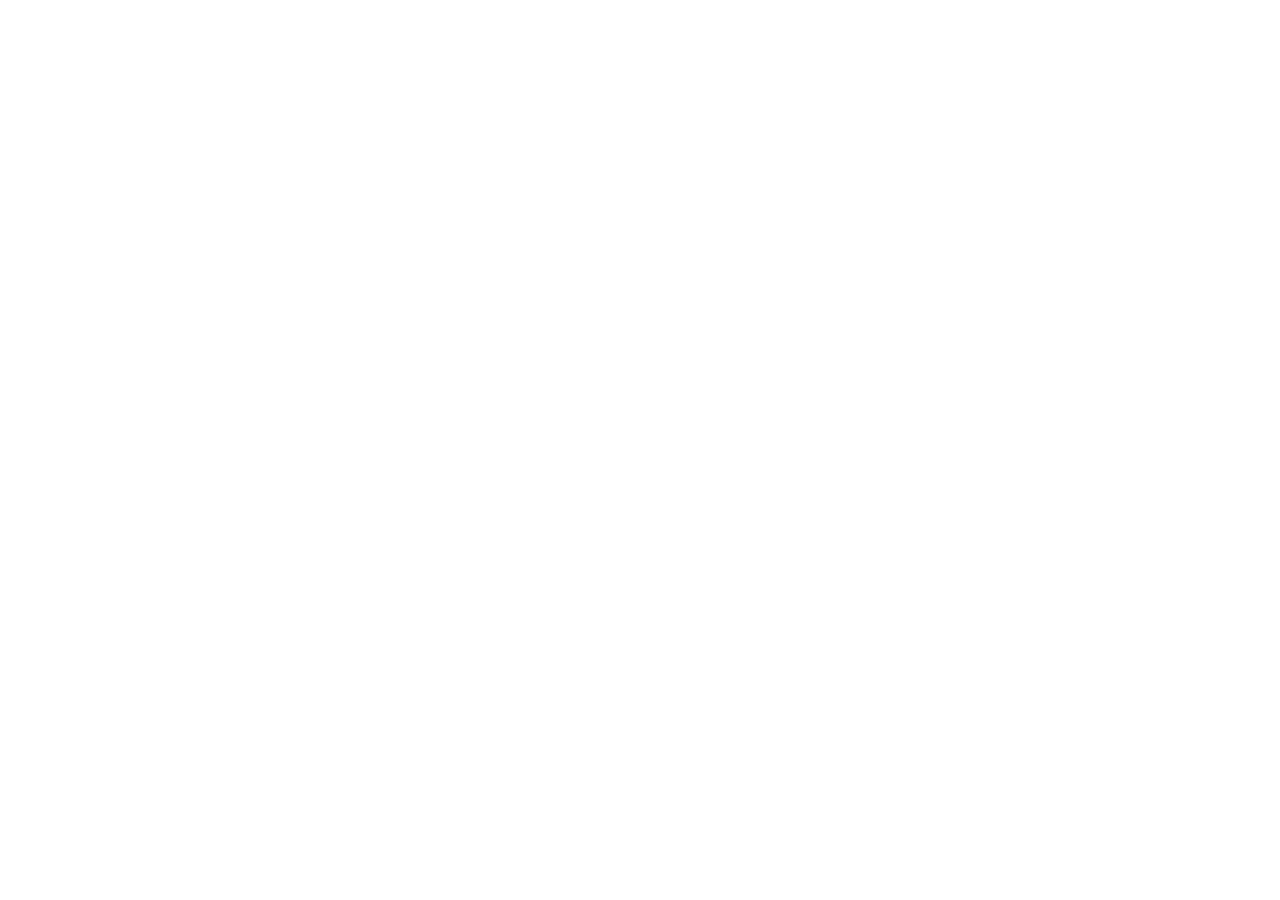
==== index.html @ 9632af1d "Update index.html" ====
<!DOCTYPE html>
<html>
<head>
  <!--
    If you are serving your web app in a path other than the root, change the
    href value below to reflect the base path you are serving from.

    The path provided below has to start and end with a slash "/" in order for
    it to work correctly.

    For more details:
    * https://developer.mozilla.org/en-US/docs/Web/HTML/Element/base

    This is a placeholder for base href that will be replaced by the value of
    the `--base-href` argument provided to `flutter build`.
  -->
  <base href="/">

  <meta charset="UTF-8">
  <meta content="IE=Edge" http-equiv="X-UA-Compatible">
  <meta name="description" content="A new Flutter project.">

  <!-- iOS meta tags & icons -->
  <meta name="apple-mobile-web-app-capable" content="yes">
  <meta name="apple-mobile-web-app-status-bar-style" content="black">
  <meta name="apple-mobile-web-app-title" content="myresto">
  <link rel="apple-touch-icon" href="icons/Icon-192.png">

  <!-- Favicon -->
  <link rel="icon" type="image/png" href="favicon.png"/>

  <title>myresto</title>
  <link rel="manifest" href="manifest.json">

  <script>
    // The value below is injected by flutter build, do not touch.
    var serviceWorkerVersion = '2042693295';
  </script>
  <!-- This script adds the flutter initialization JS code -->
  <script src="flutter.js" defer></script>
</head>
<body>
  <script>
    window.addEventListener('load', function(ev) {
      // Download main.dart.js
      _flutter.loader.loadEntrypoint({
        serviceWorker: {
          serviceWorkerVersion: serviceWorkerVersion,
        }
      }).then(function(engineInitializer) {
        return engineInitializer.initializeEngine();
      }).then(function(appRunner) {
        return appRunner.runApp();
      });
    });
  </script>
</body>
</html>
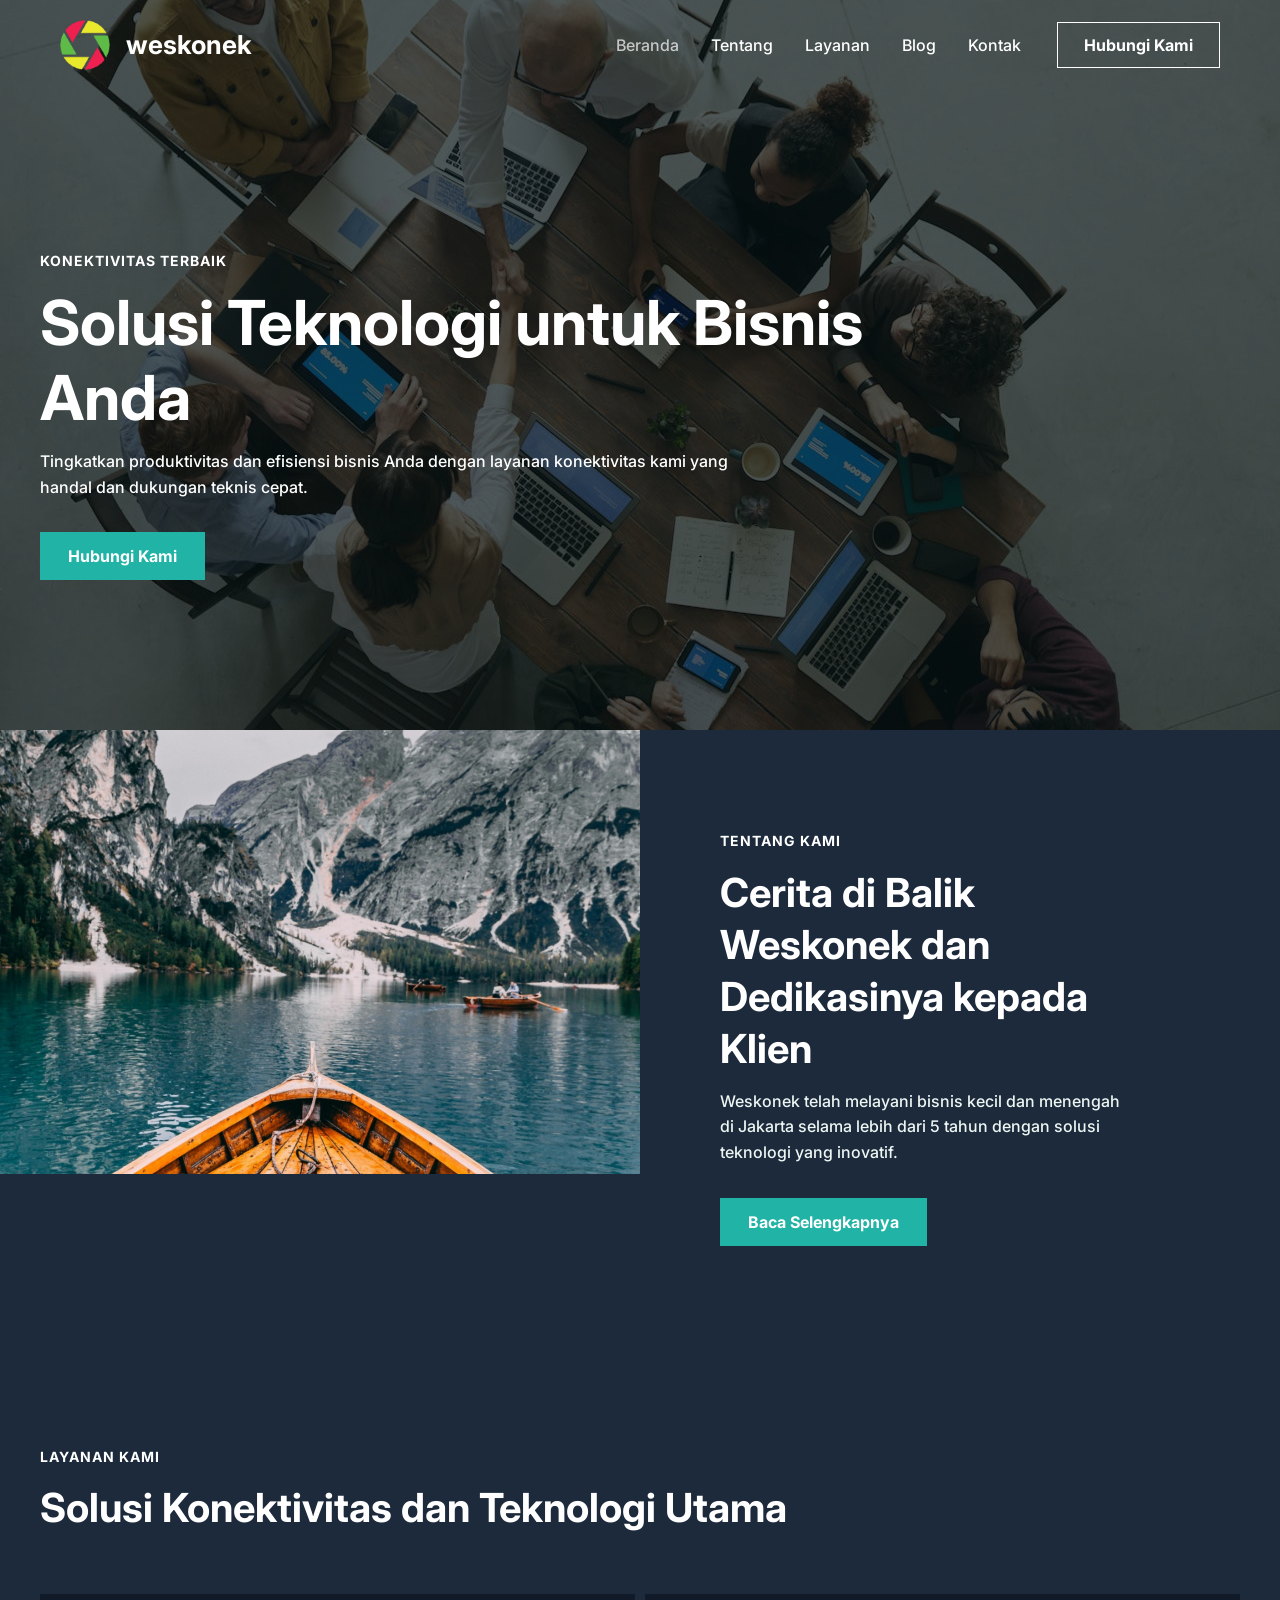
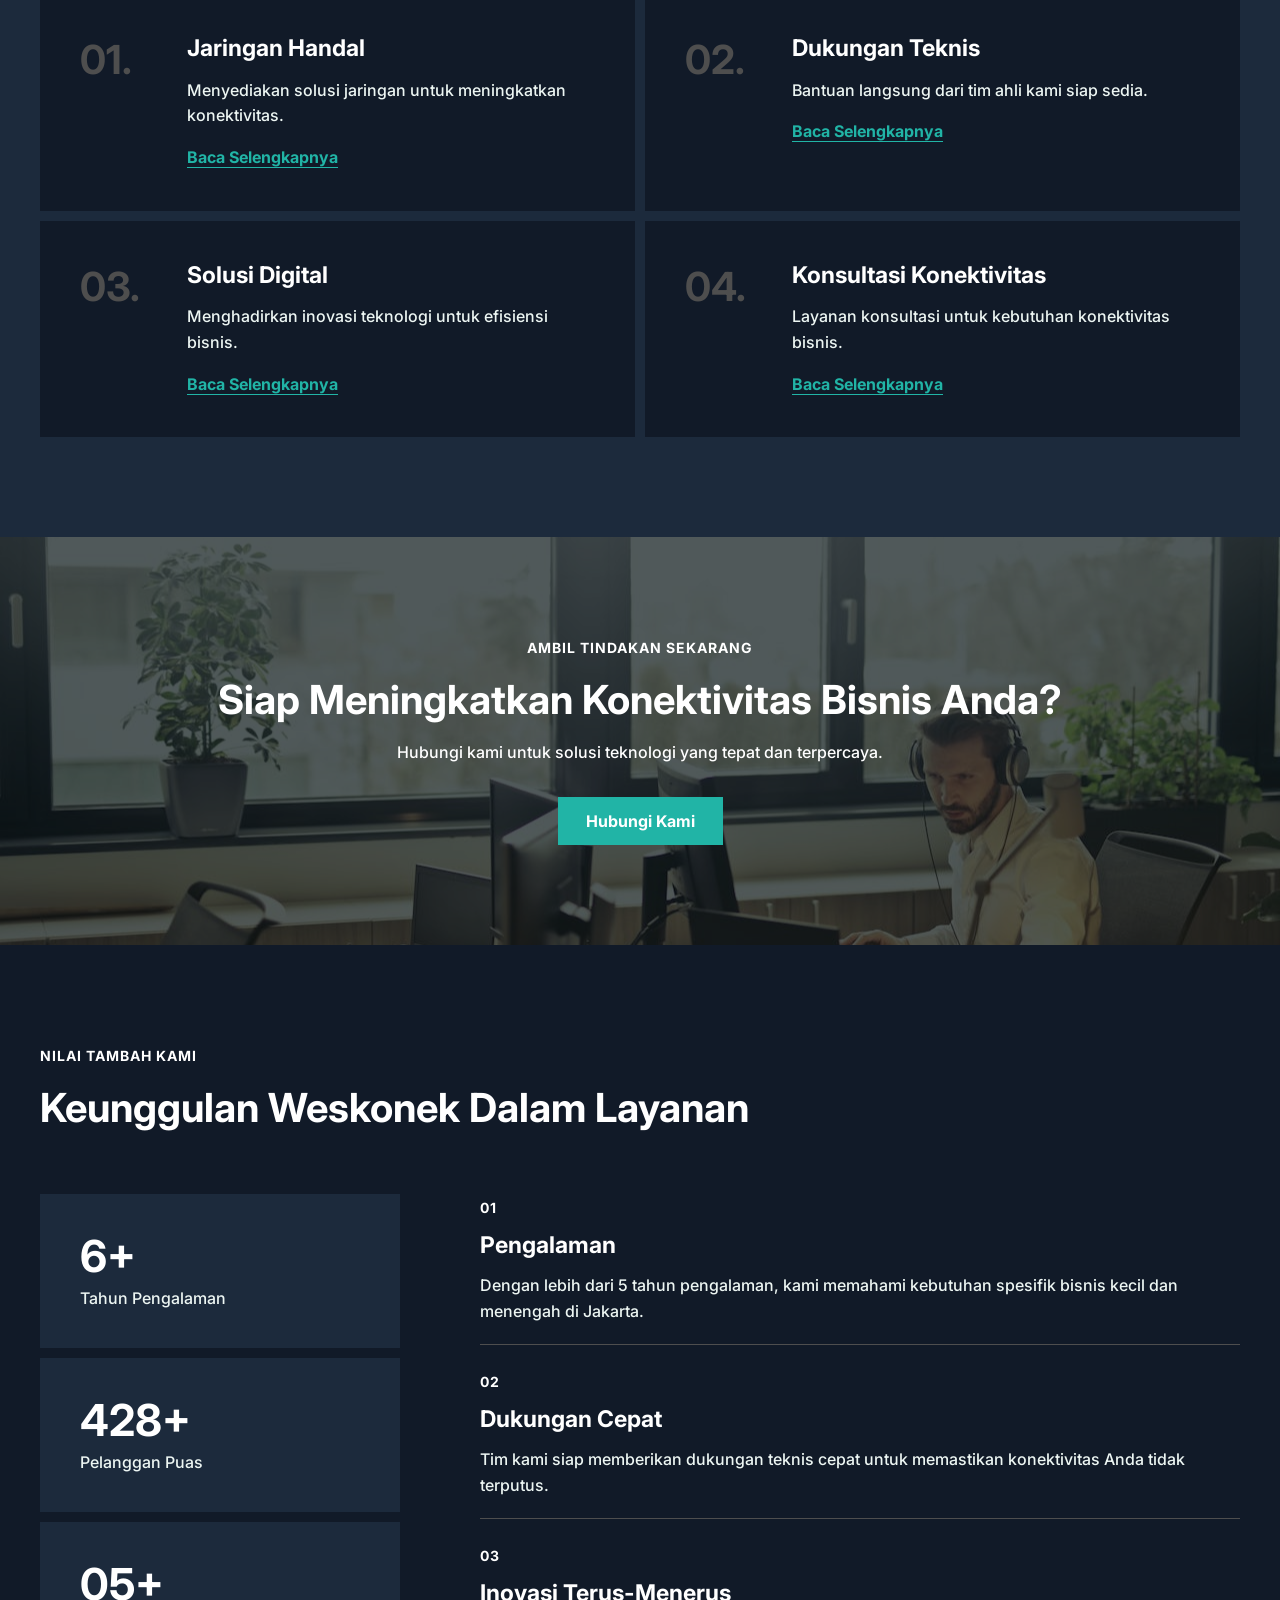
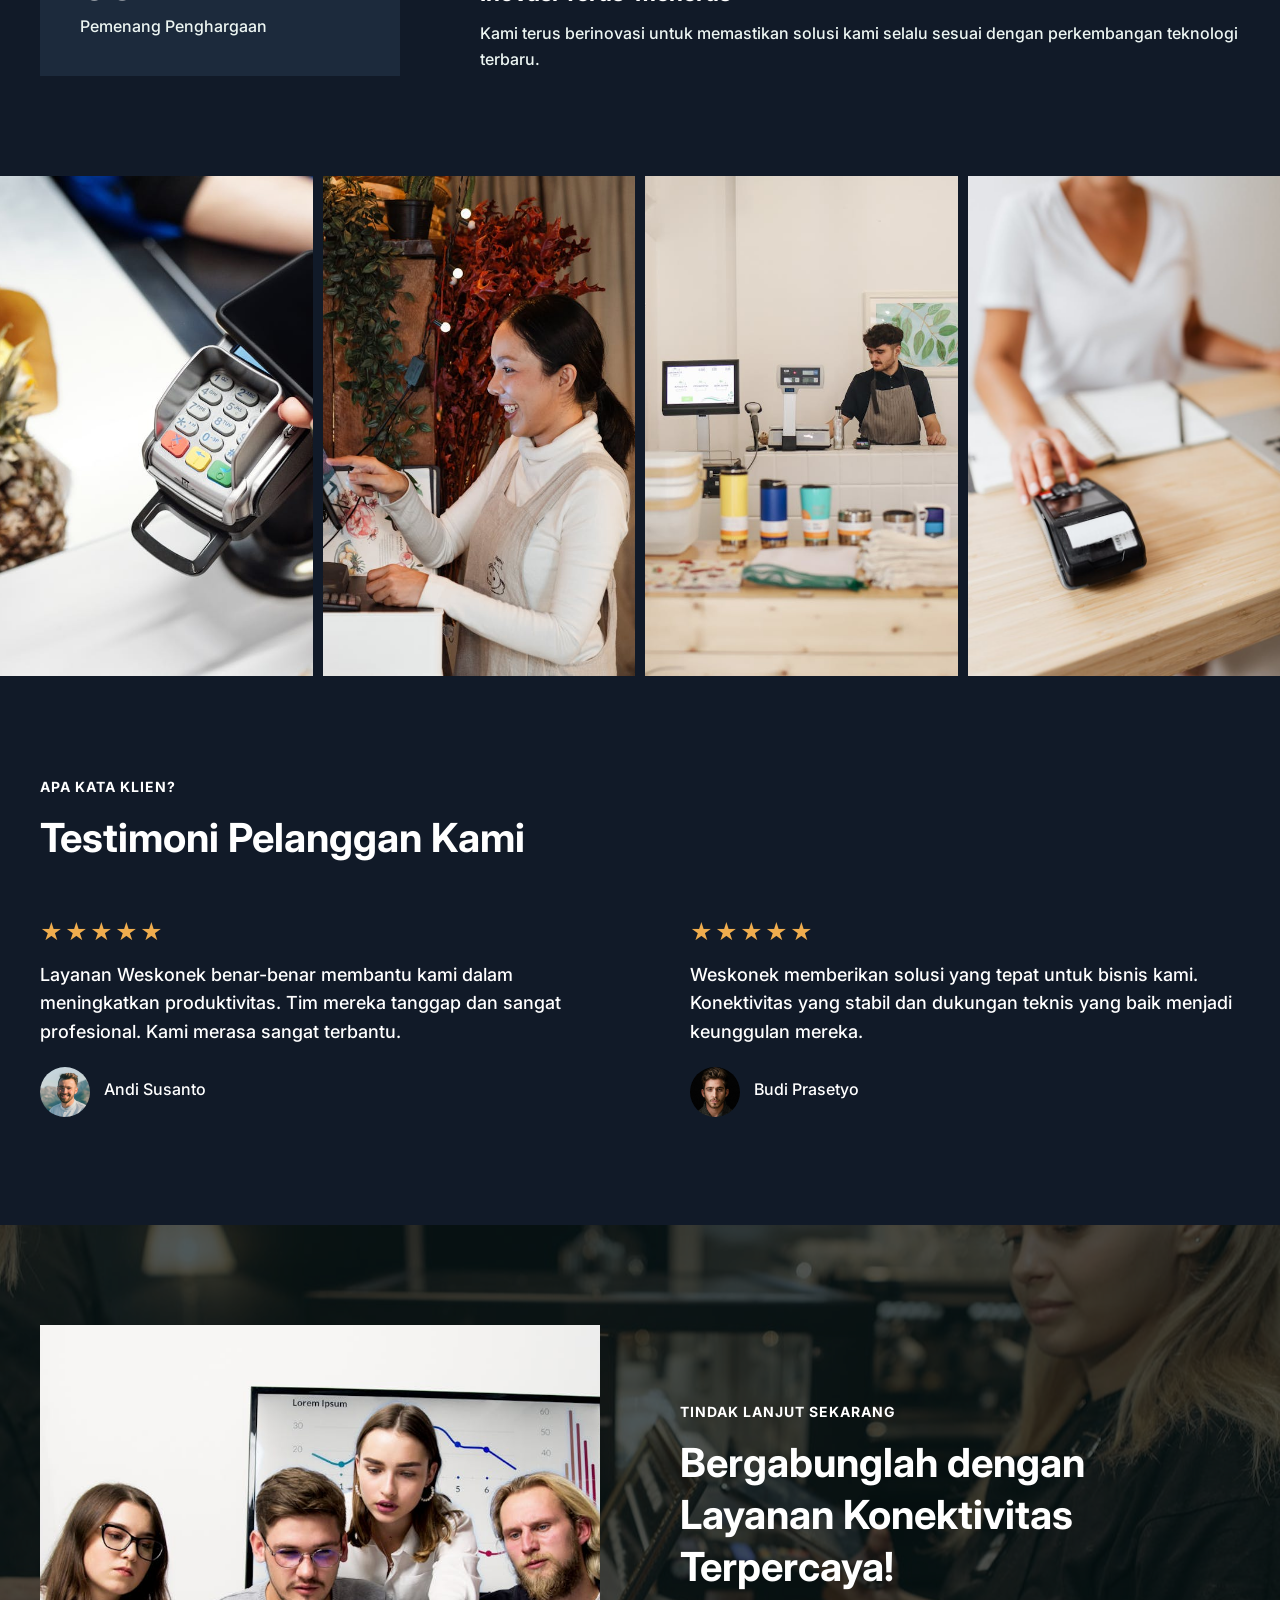
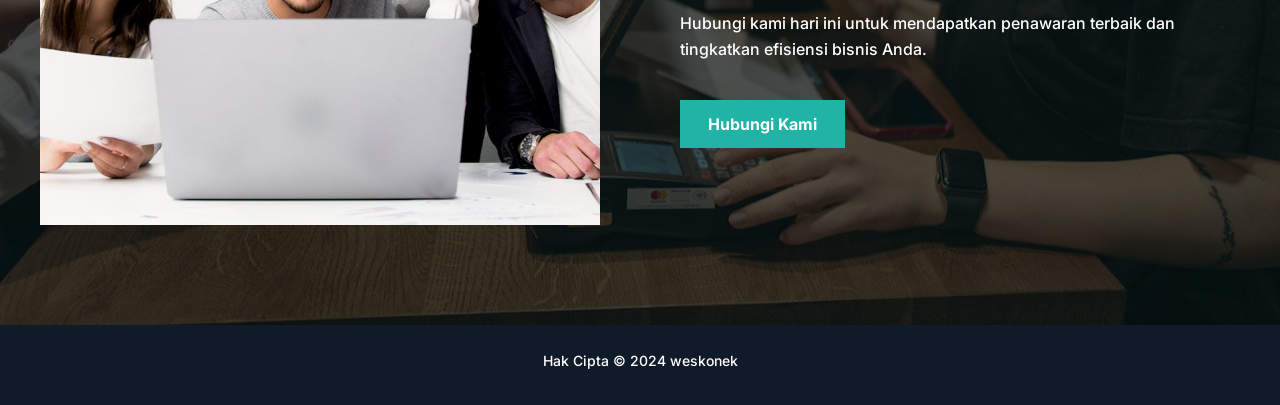
==== commit 5b1e9865: "Add files via upload" ====
--- a/index.html
+++ b/index.html
@@ -1,58 +1,527 @@
-<!DOCTYPE html>
-<html>
+<!DOCTYPE html>
+<html lang="id">
 <head>
-  <!--
-    If you are serving your web app in a path other than the root, change the
-    href value below to reflect the base path you are serving from.
-
-    The path provided below has to start and end with a slash "/" in order for
-    it to work correctly.
-
-    For more details:
-    * https://developer.mozilla.org/en-US/docs/Web/HTML/Element/base
-
-    This is a placeholder for base href that will be replaced by the value of
-    the `--base-href` argument provided to `flutter build`.
-  -->
-  <base href="/">
-
-  <meta charset="UTF-8">
-  <meta content="IE=Edge" http-equiv="X-UA-Compatible">
-  <meta name="description" content="A new Flutter project.">
-
-  <!-- iOS meta tags & icons -->
-  <meta name="apple-mobile-web-app-capable" content="yes">
-  <meta name="apple-mobile-web-app-status-bar-style" content="black">
-  <meta name="apple-mobile-web-app-title" content="myresto">
-  <link rel="apple-touch-icon" href="icons/Icon-192.png">
-
-  <!-- Favicon -->
-  <link rel="icon" type="image/png" href="favicon.png"/>
-
-  <title>myresto</title>
-  <link rel="manifest" href="manifest.json">
-
-  <script>
-    // The value below is injected by flutter build, do not touch.
-    var serviceWorkerVersion = '2042693295';
-  </script>
-  <!-- This script adds the flutter initialization JS code -->
-  <script src="flutter.js" defer></script>
+<meta charset="UTF-8">
+<meta name="viewport" content="width=device-width, initial-scale=1">
+	 <link rel="profile" href="https://gmpg.org/xfn/11"> 
+	 <title>weskonek</title>
+<meta name="robots" content="max-image-preview:large">
+<link rel="dns-prefetch" href="//fonts.googleapis.com">
+<link rel="alternate" type="application/rss+xml" title="weskonek &raquo; Feed" href="https://mohbasirudin.github.io/feed/">
+<link rel="alternate" type="application/rss+xml" title="weskonek &raquo; Umpan Komentar" href="https://mohbasirudin.github.io/comments/feed/">
+<script>
+window._wpemojiSettings = {"baseUrl":"https:\/\/s.w.org\/images\/core\/emoji\/15.0.3\/72x72\/","ext":".png","svgUrl":"https:\/\/s.w.org\/images\/core\/emoji\/15.0.3\/svg\/","svgExt":".svg","source":{"concatemoji":"https:\/\/mohbasirudin.github.io\/wp-includes\/js\/wp-emoji-release.min.js?ver=6.6.2"}};
+/*! This file is auto-generated */
+!function(i,n){var o,s,e;function c(e){try{var t={supportTests:e,timestamp:(new Date).valueOf()};sessionStorage.setItem(o,JSON.stringify(t))}catch(e){}}function p(e,t,n){e.clearRect(0,0,e.canvas.width,e.canvas.height),e.fillText(t,0,0);var t=new Uint32Array(e.getImageData(0,0,e.canvas.width,e.canvas.height).data),r=(e.clearRect(0,0,e.canvas.width,e.canvas.height),e.fillText(n,0,0),new Uint32Array(e.getImageData(0,0,e.canvas.width,e.canvas.height).data));return t.every(function(e,t){return e===r[t]})}function u(e,t,n){switch(t){case"flag":return n(e,"🏳️‍⚧️","🏳️​⚧️")?!1:!n(e,"🇺🇳","🇺​🇳")&&!n(e,"🏴󠁧󠁢󠁥󠁮󠁧󠁿","🏴​󠁧​󠁢​󠁥​󠁮​󠁧​󠁿");case"emoji":return!n(e,"🐦‍⬛","🐦​⬛")}return!1}function f(e,t,n){var r="undefined"!=typeof WorkerGlobalScope&&self instanceof WorkerGlobalScope?new OffscreenCanvas(300,150):i.createElement("canvas"),a=r.getContext("2d",{willReadFrequently:!0}),o=(a.textBaseline="top",a.font="600 32px Arial",{});return e.forEach(function(e){o[e]=t(a,e,n)}),o}function t(e){var t=i.createElement("script");t.src=e,t.defer=!0,i.head.appendChild(t)}"undefined"!=typeof Promise&&(o="wpEmojiSettingsSupports",s=["flag","emoji"],n.supports={everything:!0,everythingExceptFlag:!0},e=new Promise(function(e){i.addEventListener("DOMContentLoaded",e,{once:!0})}),new Promise(function(t){var n=function(){try{var e=JSON.parse(sessionStorage.getItem(o));if("object"==typeof e&&"number"==typeof e.timestamp&&(new Date).valueOf()<e.timestamp+604800&&"object"==typeof e.supportTests)return e.supportTests}catch(e){}return null}();if(!n){if("undefined"!=typeof Worker&&"undefined"!=typeof OffscreenCanvas&&"undefined"!=typeof URL&&URL.createObjectURL&&"undefined"!=typeof Blob)try{var e="postMessage("+f.toString()+"("+[JSON.stringify(s),u.toString(),p.toString()].join(",")+"));",r=new Blob([e],{type:"text/javascript"}),a=new Worker(URL.createObjectURL(r),{name:"wpTestEmojiSupports"});return void(a.onmessage=function(e){c(n=e.data),a.terminate(),t(n)})}catch(e){}c(n=f(s,u,p))}t(n)}).then(function(e){for(var t in e)n.supports[t]=e[t],n.supports.everything=n.supports.everything&&n.supports[t],"flag"!==t&&(n.supports.everythingExceptFlag=n.supports.everythingExceptFlag&&n.supports[t]);n.supports.everythingExceptFlag=n.supports.everythingExceptFlag&&!n.supports.flag,n.DOMReady=!1,n.readyCallback=function(){n.DOMReady=!0}}).then(function(){return e}).then(function(){var e;n.supports.everything||(n.readyCallback(),(e=n.source||{}).concatemoji?t(e.concatemoji):e.wpemoji&&e.twemoji&&(t(e.twemoji),t(e.wpemoji)))}))}((window,document),window._wpemojiSettings);
+</script>
+<link rel="stylesheet" id="astra-theme-css-css" href="https://mohbasirudin.github.io/wp-content/themes/astra/assets/css/minified/main.min.css?ver=4.8.3" media="all">
+<style id="astra-theme-css-inline-css">:root{--ast-post-nav-space:0;--ast-container-default-xlg-padding:2.5em;--ast-container-default-lg-padding:2.5em;--ast-container-default-slg-padding:2em;--ast-container-default-md-padding:2.5em;--ast-container-default-sm-padding:2.5em;--ast-container-default-xs-padding:2.4em;--ast-container-default-xxs-padding:1.8em;--ast-code-block-background:#ECEFF3;--ast-comment-inputs-background:#F9FAFB;--ast-normal-container-width:1200px;--ast-narrow-container-width:750px;--ast-blog-title-font-weight:600;--ast-blog-meta-weight:600;}html{font-size:100%;}a{color:var(--ast-global-color-0);}a:hover,a:focus{color:var(--ast-global-color-1);}body,button,input,select,textarea,.ast-button,.ast-custom-button{font-family:'Inter',sans-serif;font-weight:500;font-size:16px;font-size:1rem;line-height:var(--ast-body-line-height,1.6);}blockquote{color:var(--ast-global-color-3);}h1,.entry-content h1,h2,.entry-content h2,h3,.entry-content h3,h4,.entry-content h4,h5,.entry-content h5,h6,.entry-content h6,.site-title,.site-title a{font-family:'Inter',sans-serif;font-weight:700;}.ast-site-identity .site-title a{color:var(--ast-global-color-2);}.site-title{font-size:26px;font-size:1.625rem;display:block;}header .custom-logo-link img{max-width:50px;width:50px;}.astra-logo-svg{width:50px;}.site-header .site-description{font-size:15px;font-size:0.9375rem;display:none;}.entry-title{font-size:24px;font-size:1.5rem;}.ast-blog-single-element.ast-taxonomy-container a{font-size:14px;font-size:0.875rem;}.ast-blog-meta-container{font-size:13px;font-size:0.8125rem;}.archive .ast-article-post .ast-article-inner,.blog .ast-article-post .ast-article-inner,.archive .ast-article-post .ast-article-inner:hover,.blog .ast-article-post .ast-article-inner:hover{border-top-left-radius:0px;border-top-right-radius:0px;border-bottom-right-radius:0px;border-bottom-left-radius:0px;overflow:hidden;}h1,.entry-content h1{font-size:62px;font-size:3.875rem;font-weight:700;font-family:'Inter',sans-serif;line-height:1.2em;}h2,.entry-content h2{font-size:40px;font-size:2.5rem;font-weight:700;font-family:'Inter',sans-serif;line-height:1.3em;}h3,.entry-content h3{font-size:23px;font-size:1.4375rem;font-weight:700;font-family:'Inter',sans-serif;line-height:1.3em;}h4,.entry-content h4{font-size:22px;font-size:1.375rem;line-height:1.3em;font-weight:700;font-family:'Inter',sans-serif;}h5,.entry-content h5{font-size:20px;font-size:1.25rem;line-height:1.4em;font-weight:600;font-family:'Inter',sans-serif;}h6,.entry-content h6{font-size:14px;font-size:0.875rem;line-height:1.6em;font-weight:700;font-family:'Inter',sans-serif;text-transform:uppercase;letter-spacing:1px;}::selection{background-color:var(--ast-global-color-0);color:#000000;}body,h1,.entry-title a,.entry-content h1,h2,.entry-content h2,h3,.entry-content h3,h4,.entry-content h4,h5,.entry-content h5,h6,.entry-content h6{color:var(--ast-global-color-3);}.tagcloud a:hover,.tagcloud a:focus,.tagcloud a.current-item{color:#000000;border-color:var(--ast-global-color-0);background-color:var(--ast-global-color-0);}input:focus,input[type="text"]:focus,input[type="email"]:focus,input[type="url"]:focus,input[type="password"]:focus,input[type="reset"]:focus,input[type="search"]:focus,textarea:focus{border-color:var(--ast-global-color-0);}input[type="radio"]:checked,input[type=reset],input[type="checkbox"]:checked,input[type="checkbox"]:hover:checked,input[type="checkbox"]:focus:checked,input[type=range]::-webkit-slider-thumb{border-color:var(--ast-global-color-0);background-color:var(--ast-global-color-0);box-shadow:none;}.site-footer a:hover + .post-count,.site-footer a:focus + .post-count{background:var(--ast-global-color-0);border-color:var(--ast-global-color-0);}.single .nav-links .nav-previous,.single .nav-links .nav-next{color:var(--ast-global-color-0);}.entry-meta,.entry-meta *{line-height:1.45;color:var(--ast-global-color-0);font-weight:600;}.entry-meta a:not(.ast-button):hover,.entry-meta a:not(.ast-button):hover *,.entry-meta a:not(.ast-button):focus,.entry-meta a:not(.ast-button):focus *,.page-links > .page-link,.page-links .page-link:hover,.post-navigation a:hover{color:var(--ast-global-color-1);}#cat option,.secondary .calendar_wrap thead a,.secondary .calendar_wrap thead a:visited{color:var(--ast-global-color-0);}.secondary .calendar_wrap #today,.ast-progress-val span{background:var(--ast-global-color-0);}.secondary a:hover + .post-count,.secondary a:focus + .post-count{background:var(--ast-global-color-0);border-color:var(--ast-global-color-0);}.calendar_wrap #today > a{color:#000000;}.page-links .page-link,.single .post-navigation a{color:var(--ast-global-color-3);}.ast-search-menu-icon .search-form button.search-submit{padding:0 4px;}.ast-search-menu-icon form.search-form{padding-right:0;}.ast-search-menu-icon.slide-search input.search-field{width:0;}.ast-header-search .ast-search-menu-icon.ast-dropdown-active .search-form,.ast-header-search .ast-search-menu-icon.ast-dropdown-active .search-field:focus{transition:all 0.2s;}.search-form input.search-field:focus{outline:none;}.ast-search-menu-icon .search-form button.search-submit:focus,.ast-theme-transparent-header .ast-header-search .ast-dropdown-active .ast-icon,.ast-theme-transparent-header .ast-inline-search .search-field:focus .ast-icon{color:var(--ast-global-color-1);}.ast-header-search .slide-search .search-form{border:2px solid var(--ast-global-color-0);}.ast-header-search .slide-search .search-field{background-color:#fff;}.ast-archive-title{color:var(--ast-global-color-2);}.widget-title,.widget .wp-block-heading{font-size:22px;font-size:1.375rem;color:var(--ast-global-color-2);}.ast-single-post .entry-content a,.ast-comment-content a:not(.ast-comment-edit-reply-wrap a){text-decoration:underline;}.ast-single-post .elementor-button-wrapper .elementor-button,.ast-single-post .entry-content .uagb-tab a,.ast-single-post .entry-content .uagb-ifb-cta a,.ast-single-post .entry-content .uabb-module-content a,.ast-single-post .entry-content .uagb-post-grid a,.ast-single-post .entry-content .uagb-timeline a,.ast-single-post .entry-content .uagb-toc__wrap a,.ast-single-post .entry-content .uagb-taxomony-box a,.ast-single-post .entry-content .woocommerce a,.entry-content .wp-block-latest-posts > li > a,.ast-single-post .entry-content .wp-block-file__button,li.ast-post-filter-single,.ast-single-post .ast-comment-content .comment-reply-link,.ast-single-post .ast-comment-content .comment-edit-link{text-decoration:none;}.ast-search-menu-icon.slide-search a:focus-visible:focus-visible,.astra-search-icon:focus-visible,#close:focus-visible,a:focus-visible,.ast-menu-toggle:focus-visible,.site .skip-link:focus-visible,.wp-block-loginout input:focus-visible,.wp-block-search.wp-block-search__button-inside .wp-block-search__inside-wrapper,.ast-header-navigation-arrow:focus-visible,.woocommerce .wc-proceed-to-checkout > .checkout-button:focus-visible,.woocommerce .woocommerce-MyAccount-navigation ul li a:focus-visible,.ast-orders-table__row .ast-orders-table__cell:focus-visible,.woocommerce .woocommerce-order-details .order-again > .button:focus-visible,.woocommerce .woocommerce-message a.button.wc-forward:focus-visible,.woocommerce #minus_qty:focus-visible,.woocommerce #plus_qty:focus-visible,a#ast-apply-coupon:focus-visible,.woocommerce .woocommerce-info a:focus-visible,.woocommerce .astra-shop-summary-wrap a:focus-visible,.woocommerce a.wc-forward:focus-visible,#ast-apply-coupon:focus-visible,.woocommerce-js .woocommerce-mini-cart-item a.remove:focus-visible,#close:focus-visible,.button.search-submit:focus-visible,#search_submit:focus,.normal-search:focus-visible,.ast-header-account-wrap:focus-visible,.woocommerce .ast-on-card-button.ast-quick-view-trigger:focus{outline-style:dotted;outline-color:inherit;outline-width:thin;}input:focus,input[type="text"]:focus,input[type="email"]:focus,input[type="url"]:focus,input[type="password"]:focus,input[type="reset"]:focus,input[type="search"]:focus,input[type="number"]:focus,textarea:focus,.wp-block-search__input:focus,[data-section="section-header-mobile-trigger"] .ast-button-wrap .ast-mobile-menu-trigger-minimal:focus,.ast-mobile-popup-drawer.active .menu-toggle-close:focus,.woocommerce-ordering select.orderby:focus,#ast-scroll-top:focus,#coupon_code:focus,.woocommerce-page #comment:focus,.woocommerce #reviews #respond input#submit:focus,.woocommerce a.add_to_cart_button:focus,.woocommerce .button.single_add_to_cart_button:focus,.woocommerce .woocommerce-cart-form button:focus,.woocommerce .woocommerce-cart-form__cart-item .quantity .qty:focus,.woocommerce .woocommerce-billing-fields .woocommerce-billing-fields__field-wrapper .woocommerce-input-wrapper > .input-text:focus,.woocommerce #order_comments:focus,.woocommerce #place_order:focus,.woocommerce .woocommerce-address-fields .woocommerce-address-fields__field-wrapper .woocommerce-input-wrapper > .input-text:focus,.woocommerce .woocommerce-MyAccount-content form button:focus,.woocommerce .woocommerce-MyAccount-content .woocommerce-EditAccountForm .woocommerce-form-row .woocommerce-Input.input-text:focus,.woocommerce .ast-woocommerce-container .woocommerce-pagination ul.page-numbers li a:focus,body #content .woocommerce form .form-row .select2-container--default .select2-selection--single:focus,#ast-coupon-code:focus,.woocommerce.woocommerce-js .quantity input[type=number]:focus,.woocommerce-js .woocommerce-mini-cart-item .quantity input[type=number]:focus,.woocommerce p#ast-coupon-trigger:focus{border-style:dotted;border-color:inherit;border-width:thin;}input{outline:none;}.ast-logo-title-inline .site-logo-img{padding-right:1em;}.site-logo-img img{ transition:all 0.2s linear;}body .ast-oembed-container *{position:absolute;top:0;width:100%;height:100%;left:0;}body .wp-block-embed-pocket-casts .ast-oembed-container *{position:unset;}.ast-single-post-featured-section + article {margin-top: 2em;}.site-content .ast-single-post-featured-section img {width: 100%;overflow: hidden;object-fit: cover;}.ast-separate-container .site-content .ast-single-post-featured-section + article {margin-top: -80px;z-index: 9;position: relative;border-radius: 4px;}@media (min-width: 922px) {.ast-no-sidebar .site-content .ast-article-image-container--wide {margin-left: -120px;margin-right: -120px;max-width: unset;width: unset;}.ast-left-sidebar .site-content .ast-article-image-container--wide,.ast-right-sidebar .site-content .ast-article-image-container--wide {margin-left: -10px;margin-right: -10px;}.site-content .ast-article-image-container--full {margin-left: calc( -50vw + 50%);margin-right: calc( -50vw + 50%);max-width: 100vw;width: 100vw;}.ast-left-sidebar .site-content .ast-article-image-container--full,.ast-right-sidebar .site-content .ast-article-image-container--full {margin-left: -10px;margin-right: -10px;max-width: inherit;width: auto;}}.site > .ast-single-related-posts-container {margin-top: 0;}@media (min-width: 922px) {.ast-desktop .ast-container--narrow {max-width: var(--ast-narrow-container-width);margin: 0 auto;}}input[type="text"],input[type="number"],input[type="email"],input[type="url"],input[type="password"],input[type="search"],input[type=reset],input[type=tel],input[type=date],select,textarea{font-size:16px;font-style:normal;font-weight:400;line-height:24px;width:100%;padding:12px 16px;border-radius:4px;box-shadow:0px 1px 2px 0px rgba(0,0,0,0.05);color:var(--ast-form-input-text,#475569);}input[type="text"],input[type="number"],input[type="email"],input[type="url"],input[type="password"],input[type="search"],input[type=reset],input[type=tel],input[type=date],select{height:40px;}input[type="date"]{border-width:1px;border-style:solid;border-color:var(--ast-border-color);}input[type="text"]:focus,input[type="number"]:focus,input[type="email"]:focus,input[type="url"]:focus,input[type="password"]:focus,input[type="search"]:focus,input[type=reset]:focus,input[type="tel"]:focus,input[type="date"]:focus,select:focus,textarea:focus{border-color:#046BD2;box-shadow:none;outline:none;color:var(--ast-form-input-focus-text,#475569);}label,legend{color:#111827;font-size:14px;font-style:normal;font-weight:500;line-height:20px;}select{padding:6px 10px;}fieldset{padding:30px;border-radius:4px;}button,.ast-button,.button,input[type="button"],input[type="reset"],input[type="submit"]{border-radius:4px;box-shadow:0px 1px 2px 0px rgba(0,0,0,0.05);}:root{--ast-comment-inputs-background:#FFF;}::placeholder{color:var(--ast-form-field-color,#9CA3AF);}::-ms-input-placeholder{color:var(--ast-form-field-color,#9CA3AF);}@media (max-width:921.9px){#ast-desktop-header{display:none;}}@media (min-width:922px){#ast-mobile-header{display:none;}}.wp-block-buttons.aligncenter{justify-content:center;}@media (max-width:921px){.ast-theme-transparent-header #primary,.ast-theme-transparent-header #secondary{padding:0;}}@media (max-width:921px){.ast-plain-container.ast-no-sidebar #primary{padding:0;}}.ast-plain-container.ast-no-sidebar #primary{margin-top:0;margin-bottom:0;}@media (max-width:921px){.ast-separate-container #primary,.ast-narrow-container #primary{padding-top:0px;}}@media (max-width:544px){.ast-separate-container #primary,.ast-narrow-container #primary{padding-top:0px;}}@media (max-width:921px){.ast-separate-container #primary,.ast-narrow-container #primary{padding-bottom:0px;}}@media (max-width:544px){.ast-separate-container #primary,.ast-narrow-container #primary{padding-bottom:0px;}}.wp-block-button.is-style-outline .wp-block-button__link{border-color:var(--ast-global-color-0);border-top-width:2px;border-right-width:2px;border-bottom-width:2px;border-left-width:2px;}div.wp-block-button.is-style-outline > .wp-block-button__link:not(.has-text-color),div.wp-block-button.wp-block-button__link.is-style-outline:not(.has-text-color){color:var(--ast-global-color-0);}.wp-block-button.is-style-outline .wp-block-button__link:hover,.wp-block-buttons .wp-block-button.is-style-outline .wp-block-button__link:focus,.wp-block-buttons .wp-block-button.is-style-outline > .wp-block-button__link:not(.has-text-color):hover,.wp-block-buttons .wp-block-button.wp-block-button__link.is-style-outline:not(.has-text-color):hover{color:#ffffff;background-color:var(--ast-global-color-1);border-color:var(--ast-global-color-1);}.post-page-numbers.current .page-link,.ast-pagination .page-numbers.current{color:#000000;border-color:var(--ast-global-color-0);background-color:var(--ast-global-color-0);}.wp-block-button.is-style-outline .wp-block-button__link{border-top-width:2px;border-right-width:2px;border-bottom-width:2px;border-left-width:2px;}.wp-block-buttons .wp-block-button.is-style-outline .wp-block-button__link.wp-element-button,.ast-outline-button,.wp-block-uagb-buttons-child .uagb-buttons-repeater.ast-outline-button{border-color:var(--ast-global-color-0);border-top-width:2px;border-right-width:2px;border-bottom-width:2px;border-left-width:2px;font-family:'Inter',sans-serif;font-weight:700;font-size:16px;font-size:1rem;line-height:1em;text-transform:capitalize;padding-top:14px;padding-right:26px;padding-bottom:14px;padding-left:26px;border-top-left-radius:0px;border-top-right-radius:0px;border-bottom-right-radius:0px;border-bottom-left-radius:0px;}.wp-block-buttons .wp-block-button.is-style-outline > .wp-block-button__link:not(.has-text-color),.wp-block-buttons .wp-block-button.wp-block-button__link.is-style-outline:not(.has-text-color),.ast-outline-button{color:var(--ast-global-color-0);}.wp-block-button.is-style-outline .wp-block-button__link:hover,.wp-block-buttons .wp-block-button.is-style-outline .wp-block-button__link:focus,.wp-block-buttons .wp-block-button.is-style-outline > .wp-block-button__link:not(.has-text-color):hover,.wp-block-buttons .wp-block-button.wp-block-button__link.is-style-outline:not(.has-text-color):hover,.ast-outline-button:hover,.ast-outline-button:focus,.wp-block-uagb-buttons-child .uagb-buttons-repeater.ast-outline-button:hover,.wp-block-uagb-buttons-child .uagb-buttons-repeater.ast-outline-button:focus{color:#ffffff;background-color:var(--ast-global-color-1);border-color:var(--ast-global-color-1);}.ast-single-post .entry-content a.ast-outline-button,.ast-single-post .entry-content .is-style-outline>.wp-block-button__link{text-decoration:none;}.wp-block-button .wp-block-button__link.wp-element-button.is-style-outline:not(.has-background),.wp-block-button.is-style-outline>.wp-block-button__link.wp-element-button:not(.has-background),.ast-outline-button{background-color:transparent;}.uagb-buttons-repeater.ast-outline-button{border-radius:9999px;}@media (max-width:921px){.wp-block-buttons .wp-block-button.is-style-outline .wp-block-button__link.wp-element-button,.ast-outline-button,.wp-block-uagb-buttons-child .uagb-buttons-repeater.ast-outline-button{font-size:16px;font-size:1rem;padding-top:14px;padding-right:28px;padding-bottom:14px;padding-left:28px;border-top-left-radius:0px;border-top-right-radius:0px;border-bottom-right-radius:0px;border-bottom-left-radius:0px;}}@media (max-width:544px){.wp-block-buttons .wp-block-button.is-style-outline .wp-block-button__link.wp-element-button,.ast-outline-button,.wp-block-uagb-buttons-child .uagb-buttons-repeater.ast-outline-button{font-size:14px;font-size:0.875rem;padding-top:12px;padding-right:24px;padding-bottom:12px;padding-left:24px;border-top-left-radius:0px;border-top-right-radius:0px;border-bottom-right-radius:0px;border-bottom-left-radius:0px;}}.entry-content[data-ast-blocks-layout] > figure{margin-bottom:1em;}h1.widget-title{font-weight:700;}h2.widget-title{font-weight:700;}h3.widget-title{font-weight:700;}#page{display:flex;flex-direction:column;min-height:100vh;}.ast-404-layout-1 h1.page-title{color:var(--ast-global-color-2);}.single .post-navigation a{line-height:1em;height:inherit;}.error-404 .page-sub-title{font-size:1.5rem;font-weight:inherit;}.search .site-content .content-area .search-form{margin-bottom:0;}#page .site-content{flex-grow:1;}.widget{margin-bottom:1.25em;}#secondary li{line-height:1.5em;}#secondary .wp-block-group h2{margin-bottom:0.7em;}#secondary h2{font-size:1.7rem;}.ast-separate-container .ast-article-post,.ast-separate-container .ast-article-single,.ast-separate-container .comment-respond{padding:3em;}.ast-separate-container .ast-article-single .ast-article-single{padding:0;}.ast-article-single .wp-block-post-template-is-layout-grid{padding-left:0;}.ast-separate-container .comments-title,.ast-narrow-container .comments-title{padding:1.5em 2em;}.ast-page-builder-template .comment-form-textarea,.ast-comment-formwrap .ast-grid-common-col{padding:0;}.ast-comment-formwrap{padding:0;display:inline-flex;column-gap:20px;width:100%;margin-left:0;margin-right:0;}.comments-area textarea#comment:focus,.comments-area textarea#comment:active,.comments-area .ast-comment-formwrap input[type="text"]:focus,.comments-area .ast-comment-formwrap input[type="text"]:active {box-shadow:none;outline:none;}.archive.ast-page-builder-template .entry-header{margin-top:2em;}.ast-page-builder-template .ast-comment-formwrap{width:100%;}.entry-title{margin-bottom:0.6em;}.ast-archive-description p{font-size:inherit;font-weight:inherit;line-height:inherit;}.ast-separate-container .ast-comment-list li.depth-1,.hentry{margin-bottom:1.5em;}.site-content section.ast-archive-description{margin-bottom:2em;}@media (min-width:921px){.ast-left-sidebar.ast-page-builder-template #secondary,.archive.ast-right-sidebar.ast-page-builder-template .site-main{padding-left:20px;padding-right:20px;}}@media (max-width:544px){.ast-comment-formwrap.ast-row{column-gap:10px;display:inline-block;}#ast-commentform .ast-grid-common-col{position:relative;width:100%;}}@media (min-width:1201px){.ast-separate-container .ast-article-post,.ast-separate-container .ast-article-single,.ast-separate-container .ast-author-box,.ast-separate-container .ast-404-layout-1,.ast-separate-container .no-results{padding:3em;}}@media (max-width:921px){.ast-separate-container #primary,.ast-separate-container #secondary{padding:1.5em 0;}#primary,#secondary{padding:1.5em 0;margin:0;}.ast-left-sidebar #content > .ast-container{display:flex;flex-direction:column-reverse;width:100%;}}@media (min-width:922px){.ast-separate-container.ast-right-sidebar #primary,.ast-separate-container.ast-left-sidebar #primary{border:0;}.search-no-results.ast-separate-container #primary{margin-bottom:4em;}}.wp-block-button .wp-block-button__link{color:#ffffff;}.wp-block-button .wp-block-button__link:hover,.wp-block-button .wp-block-button__link:focus{color:#ffffff;background-color:var(--ast-global-color-1);border-color:var(--ast-global-color-1);}.wp-block-button .wp-block-button__link,.wp-block-search .wp-block-search__button,body .wp-block-file .wp-block-file__button{border-style:solid;border-top-width:2px;border-right-width:2px;border-left-width:2px;border-bottom-width:2px;border-color:var(--ast-global-color-0);background-color:var(--ast-global-color-0);color:#ffffff;font-family:'Inter',sans-serif;font-weight:700;line-height:1em;text-transform:capitalize;font-size:16px;font-size:1rem;border-top-left-radius:0px;border-top-right-radius:0px;border-bottom-right-radius:0px;border-bottom-left-radius:0px;padding-top:14px;padding-right:26px;padding-bottom:14px;padding-left:26px;}.ast-single-post .entry-content .wp-block-button .wp-block-button__link,.ast-single-post .entry-content .wp-block-search .wp-block-search__button,body .entry-content .wp-block-file .wp-block-file__button{text-decoration:none;}@media (max-width:921px){.wp-block-button .wp-block-button__link,.wp-block-search .wp-block-search__button,body .wp-block-file .wp-block-file__button{font-size:16px;font-size:1rem;padding-top:14px;padding-right:28px;padding-bottom:14px;padding-left:28px;border-top-left-radius:0px;border-top-right-radius:0px;border-bottom-right-radius:0px;border-bottom-left-radius:0px;}}@media (max-width:544px){.wp-block-button .wp-block-button__link,.wp-block-search .wp-block-search__button,body .wp-block-file .wp-block-file__button{font-size:14px;font-size:0.875rem;padding-top:12px;padding-right:24px;padding-bottom:12px;padding-left:24px;border-top-left-radius:0px;border-top-right-radius:0px;border-bottom-right-radius:0px;border-bottom-left-radius:0px;}}.menu-toggle,button,.ast-button,.ast-custom-button,.button,input#submit,input[type="button"],input[type="submit"],input[type="reset"],#comments .submit,.search .search-submit,form[CLASS*="wp-block-search__"].wp-block-search .wp-block-search__inside-wrapper .wp-block-search__button,body .wp-block-file .wp-block-file__button,.search .search-submit,.woocommerce-js a.button,.woocommerce button.button,.woocommerce .woocommerce-message a.button,.woocommerce #respond input#submit.alt,.woocommerce input.button.alt,.woocommerce input.button,.woocommerce input.button:disabled,.woocommerce input.button:disabled[disabled],.woocommerce input.button:disabled:hover,.woocommerce input.button:disabled[disabled]:hover,.woocommerce #respond input#submit,.woocommerce button.button.alt.disabled,.wc-block-grid__products .wc-block-grid__product .wp-block-button__link,.wc-block-grid__product-onsale,[CLASS*="wc-block"] button,.woocommerce-js .astra-cart-drawer .astra-cart-drawer-content .woocommerce-mini-cart__buttons .button:not(.checkout):not(.ast-continue-shopping),.woocommerce-js .astra-cart-drawer .astra-cart-drawer-content .woocommerce-mini-cart__buttons a.checkout,.woocommerce button.button.alt.disabled.wc-variation-selection-needed,[CLASS*="wc-block"] .wc-block-components-button{border-style:solid;border-top-width:2px;border-right-width:2px;border-left-width:2px;border-bottom-width:2px;color:#ffffff;border-color:var(--ast-global-color-0);background-color:var(--ast-global-color-0);padding-top:14px;padding-right:26px;padding-bottom:14px;padding-left:26px;font-family:'Inter',sans-serif;font-weight:700;font-size:16px;font-size:1rem;line-height:1em;text-transform:capitalize;border-top-left-radius:0px;border-top-right-radius:0px;border-bottom-right-radius:0px;border-bottom-left-radius:0px;}button:focus,.menu-toggle:hover,button:hover,.ast-button:hover,.ast-custom-button:hover .button:hover,.ast-custom-button:hover ,input[type=reset]:hover,input[type=reset]:focus,input#submit:hover,input#submit:focus,input[type="button"]:hover,input[type="button"]:focus,input[type="submit"]:hover,input[type="submit"]:focus,form[CLASS*="wp-block-search__"].wp-block-search .wp-block-search__inside-wrapper .wp-block-search__button:hover,form[CLASS*="wp-block-search__"].wp-block-search .wp-block-search__inside-wrapper .wp-block-search__button:focus,body .wp-block-file .wp-block-file__button:hover,body .wp-block-file .wp-block-file__button:focus,.woocommerce-js a.button:hover,.woocommerce button.button:hover,.woocommerce .woocommerce-message a.button:hover,.woocommerce #respond input#submit:hover,.woocommerce #respond input#submit.alt:hover,.woocommerce input.button.alt:hover,.woocommerce input.button:hover,.woocommerce button.button.alt.disabled:hover,.wc-block-grid__products .wc-block-grid__product .wp-block-button__link:hover,[CLASS*="wc-block"] button:hover,.woocommerce-js .astra-cart-drawer .astra-cart-drawer-content .woocommerce-mini-cart__buttons .button:not(.checkout):not(.ast-continue-shopping):hover,.woocommerce-js .astra-cart-drawer .astra-cart-drawer-content .woocommerce-mini-cart__buttons a.checkout:hover,.woocommerce button.button.alt.disabled.wc-variation-selection-needed:hover,[CLASS*="wc-block"] .wc-block-components-button:hover,[CLASS*="wc-block"] .wc-block-components-button:focus{color:#ffffff;background-color:var(--ast-global-color-1);border-color:var(--ast-global-color-1);}form[CLASS*="wp-block-search__"].wp-block-search .wp-block-search__inside-wrapper .wp-block-search__button.has-icon{padding-top:calc(14px - 3px);padding-right:calc(26px - 3px);padding-bottom:calc(14px - 3px);padding-left:calc(26px - 3px);}@media (max-width:921px){.menu-toggle,button,.ast-button,.ast-custom-button,.button,input#submit,input[type="button"],input[type="submit"],input[type="reset"],#comments .submit,.search .search-submit,form[CLASS*="wp-block-search__"].wp-block-search .wp-block-search__inside-wrapper .wp-block-search__button,body .wp-block-file .wp-block-file__button,.search .search-submit,.woocommerce-js a.button,.woocommerce button.button,.woocommerce .woocommerce-message a.button,.woocommerce #respond input#submit.alt,.woocommerce input.button.alt,.woocommerce input.button,.woocommerce input.button:disabled,.woocommerce input.button:disabled[disabled],.woocommerce input.button:disabled:hover,.woocommerce input.button:disabled[disabled]:hover,.woocommerce #respond input#submit,.woocommerce button.button.alt.disabled,.wc-block-grid__products .wc-block-grid__product .wp-block-button__link,.wc-block-grid__product-onsale,[CLASS*="wc-block"] button,.woocommerce-js .astra-cart-drawer .astra-cart-drawer-content .woocommerce-mini-cart__buttons .button:not(.checkout):not(.ast-continue-shopping),.woocommerce-js .astra-cart-drawer .astra-cart-drawer-content .woocommerce-mini-cart__buttons a.checkout,.woocommerce button.button.alt.disabled.wc-variation-selection-needed,[CLASS*="wc-block"] .wc-block-components-button{padding-top:14px;padding-right:28px;padding-bottom:14px;padding-left:28px;font-size:16px;font-size:1rem;border-top-left-radius:0px;border-top-right-radius:0px;border-bottom-right-radius:0px;border-bottom-left-radius:0px;}}@media (max-width:544px){.menu-toggle,button,.ast-button,.ast-custom-button,.button,input#submit,input[type="button"],input[type="submit"],input[type="reset"],#comments .submit,.search .search-submit,form[CLASS*="wp-block-search__"].wp-block-search .wp-block-search__inside-wrapper .wp-block-search__button,body .wp-block-file .wp-block-file__button,.search .search-submit,.woocommerce-js a.button,.woocommerce button.button,.woocommerce .woocommerce-message a.button,.woocommerce #respond input#submit.alt,.woocommerce input.button.alt,.woocommerce input.button,.woocommerce input.button:disabled,.woocommerce input.button:disabled[disabled],.woocommerce input.button:disabled:hover,.woocommerce input.button:disabled[disabled]:hover,.woocommerce #respond input#submit,.woocommerce button.button.alt.disabled,.wc-block-grid__products .wc-block-grid__product .wp-block-button__link,.wc-block-grid__product-onsale,[CLASS*="wc-block"] button,.woocommerce-js .astra-cart-drawer .astra-cart-drawer-content .woocommerce-mini-cart__buttons .button:not(.checkout):not(.ast-continue-shopping),.woocommerce-js .astra-cart-drawer .astra-cart-drawer-content .woocommerce-mini-cart__buttons a.checkout,.woocommerce button.button.alt.disabled.wc-variation-selection-needed,[CLASS*="wc-block"] .wc-block-components-button{padding-top:12px;padding-right:24px;padding-bottom:12px;padding-left:24px;font-size:14px;font-size:0.875rem;border-top-left-radius:0px;border-top-right-radius:0px;border-bottom-right-radius:0px;border-bottom-left-radius:0px;}}@media (max-width:921px){.menu-toggle,button,.ast-button,.button,input#submit,input[type="button"],input[type="submit"],input[type="reset"]{font-size:16px;font-size:1rem;}.ast-mobile-header-stack .main-header-bar .ast-search-menu-icon{display:inline-block;}.ast-header-break-point.ast-header-custom-item-outside .ast-mobile-header-stack .main-header-bar .ast-search-icon{margin:0;}.ast-comment-avatar-wrap img{max-width:2.5em;}.ast-comment-meta{padding:0 1.8888em 1.3333em;}}@media (min-width:544px){.ast-container{max-width:100%;}}@media (max-width:544px){.ast-separate-container .ast-article-post,.ast-separate-container .ast-article-single,.ast-separate-container .comments-title,.ast-separate-container .ast-archive-description{padding:1.5em 1em;}.ast-separate-container #content .ast-container{padding-left:0.54em;padding-right:0.54em;}.ast-separate-container .ast-comment-list .bypostauthor{padding:.5em;}.ast-search-menu-icon.ast-dropdown-active .search-field{width:170px;}.menu-toggle,button,.ast-button,.button,input#submit,input[type="button"],input[type="submit"],input[type="reset"]{font-size:14px;font-size:0.875rem;}} #ast-mobile-header .ast-site-header-cart-li a{pointer-events:none;}.ast-separate-container{background-color:var(--ast-global-color-4);background-image:none;}@media (max-width:921px){.site-title{font-size:22px;font-size:1.375rem;display:block;}.site-header .site-description{display:none;}.entry-title{font-size:22px;font-size:1.375rem;}h1,.entry-content h1{font-size:44px;}h2,.entry-content h2{font-size:30px;}h3,.entry-content h3{font-size:26px;}h4,.entry-content h4{font-size:22px;font-size:1.375rem;}h5,.entry-content h5{font-size:18px;font-size:1.125rem;}h6,.entry-content h6{font-size:14px;font-size:0.875rem;}body,.ast-separate-container{background-color:var(--ast-global-color-4);background-image:none;}}@media (max-width:544px){.site-title{font-size:20px;font-size:1.25rem;display:block;}.site-header .site-description{display:none;}.entry-title{font-size:20px;font-size:1.25rem;}h1,.entry-content h1{font-size:38px;}h2,.entry-content h2{font-size:28px;}h3,.entry-content h3{font-size:24px;}h4,.entry-content h4{font-size:20px;font-size:1.25rem;}h5,.entry-content h5{font-size:16px;font-size:1rem;}h6,.entry-content h6{font-size:14px;font-size:0.875rem;}body,.ast-separate-container{background-color:var(--ast-global-color-4);background-image:none;}}@media (max-width:921px){html{font-size:91.2%;}}@media (max-width:544px){html{font-size:91.2%;}}@media (min-width:922px){.ast-container{max-width:1240px;}}@media (min-width:922px){.site-content .ast-container{display:flex;}}@media (max-width:921px){.site-content .ast-container{flex-direction:column;}}.entry-content h1,.entry-content h2,.entry-content h3,.entry-content h4,.entry-content h5,.entry-content h6{clear:none;}@media (min-width:922px){.main-header-menu .sub-menu .menu-item.ast-left-align-sub-menu:hover > .sub-menu,.main-header-menu .sub-menu .menu-item.ast-left-align-sub-menu.focus > .sub-menu{margin-left:-0px;}}.ast-theme-transparent-header [CLASS*="ast-header-button-"] .ast-custom-button{color:#ffffff;background:rgba(0,0,0,0);border-color:#ffffff;}.ast-theme-transparent-header [CLASS*="ast-header-button-"] .ast-custom-button:hover{color:#ffffff;background:var(--ast-global-color-1);border-color:var(--ast-global-color-1);}.ast-theme-transparent-header [data-section="section-header-mobile-trigger"] .ast-button-wrap .mobile-menu-toggle-icon .ast-mobile-svg{fill:#ffffff;}.ast-theme-transparent-header [data-section="section-header-mobile-trigger"] .ast-button-wrap .mobile-menu-wrap .mobile-menu{color:#ffffff;}.ast-theme-transparent-header [data-section="section-header-mobile-trigger"] .ast-button-wrap .ast-mobile-menu-trigger-outline{background:transparent;color:#ffffff;border-color:#ffffff;}.entry-content li > p{margin-bottom:0;}.site .comments-area{padding-top:2em;padding-bottom:2em;margin-top:2em;}.wp-block-file {display: flex;align-items: center;flex-wrap: wrap;justify-content: space-between;}.wp-block-pullquote {border: none;}.wp-block-pullquote blockquote::before {content: "\201D";font-family: "Helvetica",sans-serif;display: flex;transform: rotate( 180deg );font-size: 6rem;font-style: normal;line-height: 1;font-weight: bold;align-items: center;justify-content: center;}.has-text-align-right > blockquote::before {justify-content: flex-start;}.has-text-align-left > blockquote::before {justify-content: flex-end;}figure.wp-block-pullquote.is-style-solid-color blockquote {max-width: 100%;text-align: inherit;}:root {--wp--custom--ast-default-block-top-padding: 100px;--wp--custom--ast-default-block-right-padding: 80px;--wp--custom--ast-default-block-bottom-padding: 100px;--wp--custom--ast-default-block-left-padding: 80px;--wp--custom--ast-container-width: 1200px;--wp--custom--ast-content-width-size: 1200px;--wp--custom--ast-wide-width-size: calc(1200px + var(--wp--custom--ast-default-block-left-padding) + var(--wp--custom--ast-default-block-right-padding));}.ast-narrow-container {--wp--custom--ast-content-width-size: 750px;--wp--custom--ast-wide-width-size: 750px;}@media(max-width: 921px) {:root {--wp--custom--ast-default-block-top-padding: 50px;--wp--custom--ast-default-block-right-padding: 50px;--wp--custom--ast-default-block-bottom-padding: 50px;--wp--custom--ast-default-block-left-padding: 50px;}}@media(max-width: 544px) {:root {--wp--custom--ast-default-block-top-padding: 50px;--wp--custom--ast-default-block-right-padding: 30px;--wp--custom--ast-default-block-bottom-padding: 50px;--wp--custom--ast-default-block-left-padding: 30px;}}.entry-content > .wp-block-group,.entry-content > .wp-block-cover,.entry-content > .wp-block-columns {padding-top: var(--wp--custom--ast-default-block-top-padding);padding-right: var(--wp--custom--ast-default-block-right-padding);padding-bottom: var(--wp--custom--ast-default-block-bottom-padding);padding-left: var(--wp--custom--ast-default-block-left-padding);}.ast-plain-container.ast-no-sidebar .entry-content > .alignfull,.ast-page-builder-template .ast-no-sidebar .entry-content > .alignfull {margin-left: calc( -50vw + 50%);margin-right: calc( -50vw + 50%);max-width: 100vw;width: 100vw;}.ast-plain-container.ast-no-sidebar .entry-content .alignfull .alignfull,.ast-page-builder-template.ast-no-sidebar .entry-content .alignfull .alignfull,.ast-plain-container.ast-no-sidebar .entry-content .alignfull .alignwide,.ast-page-builder-template.ast-no-sidebar .entry-content .alignfull .alignwide,.ast-plain-container.ast-no-sidebar .entry-content .alignwide .alignfull,.ast-page-builder-template.ast-no-sidebar .entry-content .alignwide .alignfull,.ast-plain-container.ast-no-sidebar .entry-content .alignwide .alignwide,.ast-page-builder-template.ast-no-sidebar .entry-content .alignwide .alignwide,.ast-plain-container.ast-no-sidebar .entry-content .wp-block-column .alignfull,.ast-page-builder-template.ast-no-sidebar .entry-content .wp-block-column .alignfull,.ast-plain-container.ast-no-sidebar .entry-content .wp-block-column .alignwide,.ast-page-builder-template.ast-no-sidebar .entry-content .wp-block-column .alignwide {margin-left: auto;margin-right: auto;width: 100%;}[data-ast-blocks-layout] .wp-block-separator:not(.is-style-dots) {height: 0;}[data-ast-blocks-layout] .wp-block-separator {margin: 20px auto;}[data-ast-blocks-layout] .wp-block-separator:not(.is-style-wide):not(.is-style-dots) {max-width: 100px;}[data-ast-blocks-layout] .wp-block-separator.has-background {padding: 0;}.entry-content[data-ast-blocks-layout] > * {max-width: var(--wp--custom--ast-content-width-size);margin-left: auto;margin-right: auto;}.entry-content[data-ast-blocks-layout] > .alignwide {max-width: var(--wp--custom--ast-wide-width-size);}.entry-content[data-ast-blocks-layout] .alignfull {max-width: none;}.ast-full-width-layout .entry-content[data-ast-blocks-layout] .is-layout-constrained.wp-block-cover-is-layout-constrained > *,.ast-full-width-layout .entry-content[data-ast-blocks-layout] .is-layout-constrained.wp-block-group-is-layout-constrained > * {max-width: var(--wp--custom--ast-content-width-size);margin-left: auto;margin-right: auto;}.entry-content .wp-block-columns {margin-bottom: 0;}blockquote {margin: 1.5em;border-color: rgba(0,0,0,0.05);}.wp-block-quote:not(.has-text-align-right):not(.has-text-align-center) {border-left: 5px solid rgba(0,0,0,0.05);}.has-text-align-right > blockquote,blockquote.has-text-align-right {border-right: 5px solid rgba(0,0,0,0.05);}.has-text-align-left > blockquote,blockquote.has-text-align-left {border-left: 5px solid rgba(0,0,0,0.05);}.wp-block-site-tagline,.wp-block-latest-posts .read-more {margin-top: 15px;}.wp-block-loginout p label {display: block;}.wp-block-loginout p:not(.login-remember):not(.login-submit) input {width: 100%;}.wp-block-loginout input:focus {border-color: transparent;}.wp-block-loginout input:focus {outline: thin dotted;}.entry-content .wp-block-media-text .wp-block-media-text__content {padding: 0 0 0 8%;}.entry-content .wp-block-media-text.has-media-on-the-right .wp-block-media-text__content {padding: 0 8% 0 0;}.entry-content .wp-block-media-text.has-background .wp-block-media-text__content {padding: 8%;}.entry-content .wp-block-cover:not([class*="background-color"]) .wp-block-cover__inner-container,.entry-content .wp-block-cover:not([class*="background-color"]) .wp-block-cover-image-text,.entry-content .wp-block-cover:not([class*="background-color"]) .wp-block-cover-text,.entry-content .wp-block-cover-image:not([class*="background-color"]) .wp-block-cover__inner-container,.entry-content .wp-block-cover-image:not([class*="background-color"]) .wp-block-cover-image-text,.entry-content .wp-block-cover-image:not([class*="background-color"]) .wp-block-cover-text {color: var(--ast-global-color-5);}.wp-block-loginout .login-remember input {width: 1.1rem;height: 1.1rem;margin: 0 5px 4px 0;vertical-align: middle;}.wp-block-latest-posts > li > *:first-child,.wp-block-latest-posts:not(.is-grid) > li:first-child {margin-top: 0;}.entry-content .wp-block-buttons,.entry-content .wp-block-uagb-buttons {margin-bottom: 1.5em;}.wp-block-search__inside-wrapper .wp-block-search__input {padding: 0 10px;color: var(--ast-global-color-3);background: var(--ast-global-color-5);border-color: var(--ast-border-color);}.wp-block-latest-posts .read-more {margin-bottom: 1.5em;}.wp-block-search__no-button .wp-block-search__inside-wrapper .wp-block-search__input {padding-top: 5px;padding-bottom: 5px;}.wp-block-latest-posts .wp-block-latest-posts__post-date,.wp-block-latest-posts .wp-block-latest-posts__post-author {font-size: 1rem;}.wp-block-latest-posts > li > *,.wp-block-latest-posts:not(.is-grid) > li {margin-top: 12px;margin-bottom: 12px;}.ast-page-builder-template .entry-content[data-ast-blocks-layout] > *,.ast-page-builder-template .entry-content[data-ast-blocks-layout] > .alignfull > * {max-width: none;}.ast-page-builder-template .entry-content[data-ast-blocks-layout] > .alignwide > * {max-width: var(--wp--custom--ast-wide-width-size);}.ast-page-builder-template .entry-content[data-ast-blocks-layout] > .inherit-container-width > *,.ast-page-builder-template .entry-content[data-ast-blocks-layout] > * > *,.entry-content[data-ast-blocks-layout] > .wp-block-cover .wp-block-cover__inner-container {max-width: var(--wp--custom--ast-content-width-size) ;margin-left: auto;margin-right: auto;}.entry-content[data-ast-blocks-layout] .wp-block-cover:not(.alignleft):not(.alignright) {width: auto;}@media(max-width: 1200px) {.ast-separate-container .entry-content > .alignfull,.ast-separate-container .entry-content[data-ast-blocks-layout] > .alignwide,.ast-plain-container .entry-content[data-ast-blocks-layout] > .alignwide,.ast-plain-container .entry-content .alignfull {margin-left: calc(-1 * min(var(--ast-container-default-xlg-padding),20px)) ;margin-right: calc(-1 * min(var(--ast-container-default-xlg-padding),20px));}}@media(min-width: 1201px) {.ast-separate-container .entry-content > .alignfull {margin-left: calc(-1 * var(--ast-container-default-xlg-padding) );margin-right: calc(-1 * var(--ast-container-default-xlg-padding) );}.ast-separate-container .entry-content[data-ast-blocks-layout] > .alignwide,.ast-plain-container .entry-content[data-ast-blocks-layout] > .alignwide {margin-left: calc(-1 * var(--wp--custom--ast-default-block-left-padding) );margin-right: calc(-1 * var(--wp--custom--ast-default-block-right-padding) );}}@media(min-width: 921px) {.ast-separate-container .entry-content .wp-block-group.alignwide:not(.inherit-container-width) > :where(:not(.alignleft):not(.alignright)),.ast-plain-container .entry-content .wp-block-group.alignwide:not(.inherit-container-width) > :where(:not(.alignleft):not(.alignright)) {max-width: calc( var(--wp--custom--ast-content-width-size) + 80px );}.ast-plain-container.ast-right-sidebar .entry-content[data-ast-blocks-layout] .alignfull,.ast-plain-container.ast-left-sidebar .entry-content[data-ast-blocks-layout] .alignfull {margin-left: -60px;margin-right: -60px;}}@media(min-width: 544px) {.entry-content > .alignleft {margin-right: 20px;}.entry-content > .alignright {margin-left: 20px;}}@media (max-width:544px){.wp-block-columns .wp-block-column:not(:last-child){margin-bottom:20px;}.wp-block-latest-posts{margin:0;}}@media( max-width: 600px ) {.entry-content .wp-block-media-text .wp-block-media-text__content,.entry-content .wp-block-media-text.has-media-on-the-right .wp-block-media-text__content {padding: 8% 0 0;}.entry-content .wp-block-media-text.has-background .wp-block-media-text__content {padding: 8%;}}.ast-narrow-container .site-content .wp-block-uagb-image--align-full .wp-block-uagb-image__figure {max-width: 100%;margin-left: auto;margin-right: auto;}.entry-content ul,.entry-content ol {padding: revert;margin: revert;padding-left: 20px;}:root .has-ast-global-color-0-color{color:var(--ast-global-color-0);}:root .has-ast-global-color-0-background-color{background-color:var(--ast-global-color-0);}:root .wp-block-button .has-ast-global-color-0-color{color:var(--ast-global-color-0);}:root .wp-block-button .has-ast-global-color-0-background-color{background-color:var(--ast-global-color-0);}:root .has-ast-global-color-1-color{color:var(--ast-global-color-1);}:root .has-ast-global-color-1-background-color{background-color:var(--ast-global-color-1);}:root .wp-block-button .has-ast-global-color-1-color{color:var(--ast-global-color-1);}:root .wp-block-button .has-ast-global-color-1-background-color{background-color:var(--ast-global-color-1);}:root .has-ast-global-color-2-color{color:var(--ast-global-color-2);}:root .has-ast-global-color-2-background-color{background-color:var(--ast-global-color-2);}:root .wp-block-button .has-ast-global-color-2-color{color:var(--ast-global-color-2);}:root .wp-block-button .has-ast-global-color-2-background-color{background-color:var(--ast-global-color-2);}:root .has-ast-global-color-3-color{color:var(--ast-global-color-3);}:root .has-ast-global-color-3-background-color{background-color:var(--ast-global-color-3);}:root .wp-block-button .has-ast-global-color-3-color{color:var(--ast-global-color-3);}:root .wp-block-button .has-ast-global-color-3-background-color{background-color:var(--ast-global-color-3);}:root .has-ast-global-color-4-color{color:var(--ast-global-color-4);}:root .has-ast-global-color-4-background-color{background-color:var(--ast-global-color-4);}:root .wp-block-button .has-ast-global-color-4-color{color:var(--ast-global-color-4);}:root .wp-block-button .has-ast-global-color-4-background-color{background-color:var(--ast-global-color-4);}:root .has-ast-global-color-5-color{color:var(--ast-global-color-5);}:root .has-ast-global-color-5-background-color{background-color:var(--ast-global-color-5);}:root .wp-block-button .has-ast-global-color-5-color{color:var(--ast-global-color-5);}:root .wp-block-button .has-ast-global-color-5-background-color{background-color:var(--ast-global-color-5);}:root .has-ast-global-color-6-color{color:var(--ast-global-color-6);}:root .has-ast-global-color-6-background-color{background-color:var(--ast-global-color-6);}:root .wp-block-button .has-ast-global-color-6-color{color:var(--ast-global-color-6);}:root .wp-block-button .has-ast-global-color-6-background-color{background-color:var(--ast-global-color-6);}:root .has-ast-global-color-7-color{color:var(--ast-global-color-7);}:root .has-ast-global-color-7-background-color{background-color:var(--ast-global-color-7);}:root .wp-block-button .has-ast-global-color-7-color{color:var(--ast-global-color-7);}:root .wp-block-button .has-ast-global-color-7-background-color{background-color:var(--ast-global-color-7);}:root .has-ast-global-color-8-color{color:var(--ast-global-color-8);}:root .has-ast-global-color-8-background-color{background-color:var(--ast-global-color-8);}:root .wp-block-button .has-ast-global-color-8-color{color:var(--ast-global-color-8);}:root .wp-block-button .has-ast-global-color-8-background-color{background-color:var(--ast-global-color-8);}:root{--ast-global-color-0:#21B4A6;--ast-global-color-1:#0FAF9F;--ast-global-color-2:#FFFFFF;--ast-global-color-3:#EDF6F3;--ast-global-color-4:#1C2A3C;--ast-global-color-5:#111A28;--ast-global-color-6:#4E4E4E;--ast-global-color-7:#061314;--ast-global-color-8:#222222;}:root {--ast-border-color : var(--ast-global-color-6);}.site .site-content #primary{margin-top:0px;margin-bottom:0px;margin-left:0px;margin-right:0px;}.site .site-content #primary .ast-article-single,.ast-separate-container .site-content #secondary .widget{padding-top:0px;padding-bottom:0px;padding-left:0px;padding-right:0px;}.ast-single-entry-banner {-js-display: flex;display: flex;flex-direction: column;justify-content: center;text-align: center;position: relative;background: #eeeeee;}.ast-single-entry-banner[data-banner-layout="layout-1"] {max-width: 1200px;background: inherit;padding: 20px 0;}.ast-single-entry-banner[data-banner-width-type="custom"] {margin: 0 auto;width: 100%;}.ast-single-entry-banner + .site-content .entry-header {margin-bottom: 0;}.site .ast-author-avatar {--ast-author-avatar-size: ;}a.ast-underline-text {text-decoration: underline;}.ast-container > .ast-terms-link {position: relative;display: block;}a.ast-button.ast-badge-tax {padding: 4px 8px;border-radius: 3px;font-size: inherit;}header.entry-header:not(.related-entry-header) .entry-title{font-weight:600;font-size:32px;font-size:2rem;}header.entry-header:not(.related-entry-header) > *:not(:last-child){margin-bottom:10px;}header.entry-header:not(.related-entry-header) .post-thumb-img-content{text-align:center;}header.entry-header:not(.related-entry-header) .post-thumb img,.ast-single-post-featured-section.post-thumb img{aspect-ratio:16/9;width:100%;height:100%;}.ast-archive-entry-banner {-js-display: flex;display: flex;flex-direction: column;justify-content: center;text-align: center;position: relative;background: #eeeeee;}.ast-archive-entry-banner[data-banner-width-type="custom"] {margin: 0 auto;width: 100%;}.ast-archive-entry-banner[data-banner-layout="layout-1"] {background: inherit;padding: 20px 0;text-align: left;}body.archive .ast-archive-description{max-width:1200px;width:100%;text-align:left;padding-top:3em;padding-right:3em;padding-bottom:3em;padding-left:3em;}body.archive .ast-archive-description .ast-archive-title,body.archive .ast-archive-description .ast-archive-title *{font-weight:600;font-size:32px;font-size:2rem;}body.archive .ast-archive-description > *:not(:last-child){margin-bottom:10px;}@media (max-width:921px){body.archive .ast-archive-description{text-align:left;}}@media (max-width:544px){body.archive .ast-archive-description{text-align:left;}}.ast-theme-transparent-header #masthead .site-logo-img .transparent-custom-logo .astra-logo-svg{width:150px;}.ast-theme-transparent-header #masthead .site-logo-img .transparent-custom-logo img{ max-width:150px; width:150px;}@media (max-width:921px){.ast-theme-transparent-header #masthead .site-logo-img .transparent-custom-logo .astra-logo-svg{width:120px;}.ast-theme-transparent-header #masthead .site-logo-img .transparent-custom-logo img{ max-width:120px; width:120px;}}@media (max-width:543px){.ast-theme-transparent-header #masthead .site-logo-img .transparent-custom-logo .astra-logo-svg{width:100px;}.ast-theme-transparent-header #masthead .site-logo-img .transparent-custom-logo img{ max-width:100px; width:100px;}}@media (min-width:921px){.ast-theme-transparent-header #masthead{position:absolute;left:0;right:0;}.ast-theme-transparent-header .main-header-bar,.ast-theme-transparent-header.ast-header-break-point .main-header-bar{background:none;}body.elementor-editor-active.ast-theme-transparent-header #masthead,.fl-builder-edit .ast-theme-transparent-header #masthead,body.vc_editor.ast-theme-transparent-header #masthead,body.brz-ed.ast-theme-transparent-header #masthead{z-index:0;}.ast-header-break-point.ast-replace-site-logo-transparent.ast-theme-transparent-header .custom-mobile-logo-link{display:none;}.ast-header-break-point.ast-replace-site-logo-transparent.ast-theme-transparent-header .transparent-custom-logo{display:inline-block;}.ast-theme-transparent-header .ast-above-header,.ast-theme-transparent-header .ast-above-header.ast-above-header-bar{background-image:none;background-color:transparent;}.ast-theme-transparent-header .ast-below-header,.ast-theme-transparent-header .ast-below-header.ast-below-header-bar{background-image:none;background-color:transparent;}}.ast-theme-transparent-header .site-title a,.ast-theme-transparent-header .site-title a:focus,.ast-theme-transparent-header .site-title a:hover,.ast-theme-transparent-header .site-title a:visited{color:#ffffff;}.ast-theme-transparent-header .site-header .site-description{color:#ffffff;}.ast-theme-transparent-header .ast-builder-menu .main-header-menu,.ast-theme-transparent-header .ast-builder-menu .main-header-menu .menu-link,.ast-theme-transparent-header [CLASS*="ast-builder-menu-"] .main-header-menu .menu-item > .menu-link,.ast-theme-transparent-header .ast-masthead-custom-menu-items,.ast-theme-transparent-header .ast-masthead-custom-menu-items a,.ast-theme-transparent-header .ast-builder-menu .main-header-menu .menu-item > .ast-menu-toggle,.ast-theme-transparent-header .ast-builder-menu .main-header-menu .menu-item > .ast-menu-toggle,.ast-theme-transparent-header .ast-above-header-navigation a,.ast-header-break-point.ast-theme-transparent-header .ast-above-header-navigation a,.ast-header-break-point.ast-theme-transparent-header .ast-above-header-navigation > ul.ast-above-header-menu > .menu-item-has-children:not(.current-menu-item) > .ast-menu-toggle,.ast-theme-transparent-header .ast-below-header-menu,.ast-theme-transparent-header .ast-below-header-menu a,.ast-header-break-point.ast-theme-transparent-header .ast-below-header-menu a,.ast-header-break-point.ast-theme-transparent-header .ast-below-header-menu,.ast-theme-transparent-header .main-header-menu .menu-link{color:#ffffff;}.ast-theme-transparent-header .ast-builder-menu .main-header-menu .menu-item:hover > .menu-link,.ast-theme-transparent-header .ast-builder-menu .main-header-menu .menu-item:hover > .ast-menu-toggle,.ast-theme-transparent-header .ast-builder-menu .main-header-menu .ast-masthead-custom-menu-items a:hover,.ast-theme-transparent-header .ast-builder-menu .main-header-menu .focus > .menu-link,.ast-theme-transparent-header .ast-builder-menu .main-header-menu .focus > .ast-menu-toggle,.ast-theme-transparent-header .ast-builder-menu .main-header-menu .current-menu-item > .menu-link,.ast-theme-transparent-header .ast-builder-menu .main-header-menu .current-menu-ancestor > .menu-link,.ast-theme-transparent-header .ast-builder-menu .main-header-menu .current-menu-item > .ast-menu-toggle,.ast-theme-transparent-header .ast-builder-menu .main-header-menu .current-menu-ancestor > .ast-menu-toggle,.ast-theme-transparent-header [CLASS*="ast-builder-menu-"] .main-header-menu .current-menu-item > .menu-link,.ast-theme-transparent-header [CLASS*="ast-builder-menu-"] .main-header-menu .current-menu-ancestor > .menu-link,.ast-theme-transparent-header [CLASS*="ast-builder-menu-"] .main-header-menu .current-menu-item > .ast-menu-toggle,.ast-theme-transparent-header [CLASS*="ast-builder-menu-"] .main-header-menu .current-menu-ancestor > .ast-menu-toggle,.ast-theme-transparent-header .main-header-menu .menu-item:hover > .menu-link,.ast-theme-transparent-header .main-header-menu .current-menu-item > .menu-link,.ast-theme-transparent-header .main-header-menu .current-menu-ancestor > .menu-link{color:rgba(255,255,255,0.7);}.ast-theme-transparent-header .ast-builder-menu .main-header-menu .menu-item .sub-menu .menu-link,.ast-theme-transparent-header .main-header-menu .menu-item .sub-menu .menu-link{background-color:transparent;}@media (max-width:921px){.ast-theme-transparent-header #masthead{position:absolute;left:0;right:0;}.ast-theme-transparent-header .main-header-bar,.ast-theme-transparent-header.ast-header-break-point .main-header-bar{background:none;}body.elementor-editor-active.ast-theme-transparent-header #masthead,.fl-builder-edit .ast-theme-transparent-header #masthead,body.vc_editor.ast-theme-transparent-header #masthead,body.brz-ed.ast-theme-transparent-header #masthead{z-index:0;}.ast-header-break-point.ast-replace-site-logo-transparent.ast-theme-transparent-header .custom-mobile-logo-link{display:none;}.ast-header-break-point.ast-replace-site-logo-transparent.ast-theme-transparent-header .transparent-custom-logo{display:inline-block;}.ast-theme-transparent-header .ast-above-header,.ast-theme-transparent-header .ast-above-header.ast-above-header-bar{background-image:none;background-color:transparent;}.ast-theme-transparent-header .ast-below-header,.ast-theme-transparent-header .ast-below-header.ast-below-header-bar{background-image:none;background-color:transparent;}}@media (max-width:921px){.ast-theme-transparent-header .ast-builder-menu .main-header-menu,.ast-theme-transparent-header .ast-builder-menu .main-header-menu .menu-link,.ast-theme-transparent-header [CLASS*="ast-builder-menu-"] .main-header-menu .menu-item > .menu-link,.ast-theme-transparent-header .ast-masthead-custom-menu-items,.ast-theme-transparent-header .ast-masthead-custom-menu-items a,.ast-theme-transparent-header .ast-builder-menu .main-header-menu .menu-item > .ast-menu-toggle,.ast-theme-transparent-header .ast-builder-menu .main-header-menu .menu-item > .ast-menu-toggle,.ast-theme-transparent-header .main-header-menu .menu-link{color:var(--ast-global-color-2);}.ast-theme-transparent-header .ast-builder-menu .main-header-menu .menu-item:hover > .menu-link,.ast-theme-transparent-header .ast-builder-menu .main-header-menu .menu-item:hover > .ast-menu-toggle,.ast-theme-transparent-header .ast-builder-menu .main-header-menu .ast-masthead-custom-menu-items a:hover,.ast-theme-transparent-header .ast-builder-menu .main-header-menu .focus > .menu-link,.ast-theme-transparent-header .ast-builder-menu .main-header-menu .focus > .ast-menu-toggle,.ast-theme-transparent-header .ast-builder-menu .main-header-menu .current-menu-item > .menu-link,.ast-theme-transparent-header .ast-builder-menu .main-header-menu .current-menu-ancestor > .menu-link,.ast-theme-transparent-header .ast-builder-menu .main-header-menu .current-menu-item > .ast-menu-toggle,.ast-theme-transparent-header .ast-builder-menu .main-header-menu .current-menu-ancestor > .ast-menu-toggle,.ast-theme-transparent-header [CLASS*="ast-builder-menu-"] .main-header-menu .current-menu-item > .menu-link,.ast-theme-transparent-header [CLASS*="ast-builder-menu-"] .main-header-menu .current-menu-ancestor > .menu-link,.ast-theme-transparent-header [CLASS*="ast-builder-menu-"] .main-header-menu .current-menu-item > .ast-menu-toggle,.ast-theme-transparent-header [CLASS*="ast-builder-menu-"] .main-header-menu .current-menu-ancestor > .ast-menu-toggle,.ast-theme-transparent-header .main-header-menu .menu-item:hover > .menu-link,.ast-theme-transparent-header .main-header-menu .current-menu-item > .menu-link,.ast-theme-transparent-header .main-header-menu .current-menu-ancestor > .menu-link{color:var(--ast-global-color-0);}}.ast-theme-transparent-header #ast-desktop-header > .ast-main-header-wrap > .main-header-bar,.ast-theme-transparent-header.ast-header-break-point #ast-mobile-header > .ast-main-header-wrap > .main-header-bar{border-bottom-width:0px;border-bottom-style:solid;}.ast-breadcrumbs .trail-browse,.ast-breadcrumbs .trail-items,.ast-breadcrumbs .trail-items li{display:inline-block;margin:0;padding:0;border:none;background:inherit;text-indent:0;text-decoration:none;}.ast-breadcrumbs .trail-browse{font-size:inherit;font-style:inherit;font-weight:inherit;color:inherit;}.ast-breadcrumbs .trail-items{list-style:none;}.trail-items li::after{padding:0 0.3em;content:"\00bb";}.trail-items li:last-of-type::after{display:none;}h1,.entry-content h1,h2,.entry-content h2,h3,.entry-content h3,h4,.entry-content h4,h5,.entry-content h5,h6,.entry-content h6{color:var(--ast-global-color-2);}.entry-title a{color:var(--ast-global-color-2);}@media (max-width:921px){.ast-builder-grid-row-container.ast-builder-grid-row-tablet-3-firstrow .ast-builder-grid-row > *:first-child,.ast-builder-grid-row-container.ast-builder-grid-row-tablet-3-lastrow .ast-builder-grid-row > *:last-child{grid-column:1 / -1;}}@media (max-width:544px){.ast-builder-grid-row-container.ast-builder-grid-row-mobile-3-firstrow .ast-builder-grid-row > *:first-child,.ast-builder-grid-row-container.ast-builder-grid-row-mobile-3-lastrow .ast-builder-grid-row > *:last-child{grid-column:1 / -1;}}.ast-builder-layout-element[data-section="title_tagline"]{display:flex;}@media (max-width:921px){.ast-header-break-point .ast-builder-layout-element[data-section="title_tagline"]{display:flex;}}@media (max-width:544px){.ast-header-break-point .ast-builder-layout-element[data-section="title_tagline"]{display:flex;}}[data-section*="section-hb-button-"] .menu-link{display:none;}.ast-header-button-1 .ast-custom-button{border-top-width:1px;border-bottom-width:1px;border-left-width:1px;border-right-width:1px;}.ast-header-button-1[data-section="section-hb-button-1"]{display:flex;}@media (max-width:921px){.ast-header-break-point .ast-header-button-1[data-section="section-hb-button-1"]{display:flex;}}@media (max-width:544px){.ast-header-break-point .ast-header-button-1[data-section="section-hb-button-1"]{display:flex;}}.ast-builder-menu-1{font-family:inherit;font-weight:inherit;}.ast-builder-menu-1 .menu-item > .menu-link{color:var(--ast-global-color-2);}.ast-builder-menu-1 .menu-item > .ast-menu-toggle{color:var(--ast-global-color-2);}.ast-builder-menu-1 .menu-item:hover > .menu-link,.ast-builder-menu-1 .inline-on-mobile .menu-item:hover > .ast-menu-toggle{color:var(--ast-global-color-3);}.ast-builder-menu-1 .menu-item:hover > .ast-menu-toggle{color:var(--ast-global-color-3);}.ast-builder-menu-1 .menu-item.current-menu-item > .menu-link,.ast-builder-menu-1 .inline-on-mobile .menu-item.current-menu-item > .ast-menu-toggle,.ast-builder-menu-1 .current-menu-ancestor > .menu-link{color:var(--ast-global-color-0);}.ast-builder-menu-1 .menu-item.current-menu-item > .ast-menu-toggle{color:var(--ast-global-color-0);}.ast-builder-menu-1 .sub-menu,.ast-builder-menu-1 .inline-on-mobile .sub-menu{border-top-width:0px;border-bottom-width:0px;border-right-width:0px;border-left-width:0px;border-color:var(--ast-global-color-0);border-style:solid;}.ast-builder-menu-1 .sub-menu .sub-menu{top:0px;}.ast-builder-menu-1 .main-header-menu > .menu-item > .sub-menu,.ast-builder-menu-1 .main-header-menu > .menu-item > .astra-full-megamenu-wrapper{margin-top:0px;}.ast-desktop .ast-builder-menu-1 .main-header-menu > .menu-item > .sub-menu:before,.ast-desktop .ast-builder-menu-1 .main-header-menu > .menu-item > .astra-full-megamenu-wrapper:before{height:calc( 0px + 0px + 5px );}.ast-desktop .ast-builder-menu-1 .menu-item .sub-menu .menu-link{border-style:none;}@media (max-width:921px){.ast-header-break-point .ast-builder-menu-1 .menu-item.menu-item-has-children > .ast-menu-toggle{top:0;}.ast-builder-menu-1 .inline-on-mobile .menu-item.menu-item-has-children > .ast-menu-toggle{right:-15px;}.ast-builder-menu-1 .menu-item-has-children > .menu-link:after{content:unset;}.ast-builder-menu-1 .main-header-menu > .menu-item > .sub-menu,.ast-builder-menu-1 .main-header-menu > .menu-item > .astra-full-megamenu-wrapper{margin-top:0;}}@media (max-width:544px){.ast-header-break-point .ast-builder-menu-1 .menu-item.menu-item-has-children > .ast-menu-toggle{top:0;}.ast-builder-menu-1 .main-header-menu > .menu-item > .sub-menu,.ast-builder-menu-1 .main-header-menu > .menu-item > .astra-full-megamenu-wrapper{margin-top:0;}}.ast-builder-menu-1{display:flex;}@media (max-width:921px){.ast-header-break-point .ast-builder-menu-1{display:flex;}}@media (max-width:544px){.ast-header-break-point .ast-builder-menu-1{display:flex;}}.site-below-footer-wrap{padding-top:20px;padding-bottom:20px;}.site-below-footer-wrap[data-section="section-below-footer-builder"]{background-color:var(--ast-global-color-5);background-image:none;min-height:30px;}.site-below-footer-wrap[data-section="section-below-footer-builder"] .ast-builder-grid-row{max-width:1200px;min-height:30px;margin-left:auto;margin-right:auto;}.site-below-footer-wrap[data-section="section-below-footer-builder"] .ast-builder-grid-row,.site-below-footer-wrap[data-section="section-below-footer-builder"] .site-footer-section{align-items:flex-start;}.site-below-footer-wrap[data-section="section-below-footer-builder"].ast-footer-row-inline .site-footer-section{display:flex;margin-bottom:0;}.ast-builder-grid-row-full .ast-builder-grid-row{grid-template-columns:1fr;}@media (max-width:921px){.site-below-footer-wrap[data-section="section-below-footer-builder"].ast-footer-row-tablet-inline .site-footer-section{display:flex;margin-bottom:0;}.site-below-footer-wrap[data-section="section-below-footer-builder"].ast-footer-row-tablet-stack .site-footer-section{display:block;margin-bottom:10px;}.ast-builder-grid-row-container.ast-builder-grid-row-tablet-full .ast-builder-grid-row{grid-template-columns:1fr;}}@media (max-width:544px){.site-below-footer-wrap[data-section="section-below-footer-builder"].ast-footer-row-mobile-inline .site-footer-section{display:flex;margin-bottom:0;}.site-below-footer-wrap[data-section="section-below-footer-builder"].ast-footer-row-mobile-stack .site-footer-section{display:block;margin-bottom:10px;}.ast-builder-grid-row-container.ast-builder-grid-row-mobile-full .ast-builder-grid-row{grid-template-columns:1fr;}}.site-below-footer-wrap[data-section="section-below-footer-builder"]{padding-top:25px;padding-bottom:25px;padding-left:40px;padding-right:40px;}@media (max-width:921px){.site-below-footer-wrap[data-section="section-below-footer-builder"]{padding-top:24px;padding-bottom:20px;padding-left:32px;padding-right:32px;}}@media (max-width:544px){.site-below-footer-wrap[data-section="section-below-footer-builder"]{padding-top:24px;padding-bottom:20px;padding-left:24px;padding-right:24px;}}.site-below-footer-wrap[data-section="section-below-footer-builder"]{display:grid;}@media (max-width:921px){.ast-header-break-point .site-below-footer-wrap[data-section="section-below-footer-builder"]{display:grid;}}@media (max-width:544px){.ast-header-break-point .site-below-footer-wrap[data-section="section-below-footer-builder"]{display:grid;}}.ast-footer-copyright{text-align:center;}.ast-footer-copyright {color:var(--ast-global-color-2);}@media (max-width:921px){.ast-footer-copyright{text-align:center;}}@media (max-width:544px){.ast-footer-copyright{text-align:center;}}.ast-footer-copyright {font-size:14px;font-size:0.875rem;}.ast-footer-copyright.ast-builder-layout-element{display:flex;}@media (max-width:921px){.ast-header-break-point .ast-footer-copyright.ast-builder-layout-element{display:flex;}}@media (max-width:544px){.ast-header-break-point .ast-footer-copyright.ast-builder-layout-element{display:flex;}}.footer-widget-area.widget-area.site-footer-focus-item{width:auto;}.ast-header-break-point .main-header-bar{border-bottom-width:1px;}@media (min-width:922px){.main-header-bar{border-bottom-width:1px;}}.main-header-menu .menu-item, #astra-footer-menu .menu-item, .main-header-bar .ast-masthead-custom-menu-items{-js-display:flex;display:flex;-webkit-box-pack:center;-webkit-justify-content:center;-moz-box-pack:center;-ms-flex-pack:center;justify-content:center;-webkit-box-orient:vertical;-webkit-box-direction:normal;-webkit-flex-direction:column;-moz-box-orient:vertical;-moz-box-direction:normal;-ms-flex-direction:column;flex-direction:column;}.main-header-menu > .menu-item > .menu-link, #astra-footer-menu > .menu-item > .menu-link{height:100%;-webkit-box-align:center;-webkit-align-items:center;-moz-box-align:center;-ms-flex-align:center;align-items:center;-js-display:flex;display:flex;}.ast-header-break-point .main-navigation ul .menu-item .menu-link .icon-arrow:first-of-type svg{top:.2em;margin-top:0px;margin-left:0px;width:.65em;transform:translate(0, -2px) rotateZ(270deg);}.ast-mobile-popup-content .ast-submenu-expanded > .ast-menu-toggle{transform:rotateX(180deg);overflow-y:auto;}@media (min-width:922px){.ast-builder-menu .main-navigation > ul > li:last-child a{margin-right:0;}}.ast-separate-container .ast-article-inner{background-color:var(--ast-global-color-5);background-image:none;}@media (max-width:921px){.ast-separate-container .ast-article-inner{background-color:var(--ast-global-color-5);background-image:none;}}@media (max-width:544px){.ast-separate-container .ast-article-inner{background-color:var(--ast-global-color-5);background-image:none;}}.ast-separate-container .ast-article-single:not(.ast-related-post), .woocommerce.ast-separate-container .ast-woocommerce-container, .ast-separate-container .error-404, .ast-separate-container .no-results, .single.ast-separate-container .site-main .ast-author-meta, .ast-separate-container .related-posts-title-wrapper,.ast-separate-container .comments-count-wrapper, .ast-box-layout.ast-plain-container .site-content,.ast-padded-layout.ast-plain-container .site-content, .ast-separate-container .ast-archive-description, .ast-separate-container .comments-area{background-color:var(--ast-global-color-5);background-image:none;}@media (max-width:921px){.ast-separate-container .ast-article-single:not(.ast-related-post), .woocommerce.ast-separate-container .ast-woocommerce-container, .ast-separate-container .error-404, .ast-separate-container .no-results, .single.ast-separate-container .site-main .ast-author-meta, .ast-separate-container .related-posts-title-wrapper,.ast-separate-container .comments-count-wrapper, .ast-box-layout.ast-plain-container .site-content,.ast-padded-layout.ast-plain-container .site-content, .ast-separate-container .ast-archive-description{background-color:var(--ast-global-color-5);background-image:none;}}@media (max-width:544px){.ast-separate-container .ast-article-single:not(.ast-related-post), .woocommerce.ast-separate-container .ast-woocommerce-container, .ast-separate-container .error-404, .ast-separate-container .no-results, .single.ast-separate-container .site-main .ast-author-meta, .ast-separate-container .related-posts-title-wrapper,.ast-separate-container .comments-count-wrapper, .ast-box-layout.ast-plain-container .site-content,.ast-padded-layout.ast-plain-container .site-content, .ast-separate-container .ast-archive-description{background-color:var(--ast-global-color-5);background-image:none;}}.ast-separate-container.ast-two-container #secondary .widget{background-color:var(--ast-global-color-5);background-image:none;}@media (max-width:921px){.ast-separate-container.ast-two-container #secondary .widget{background-color:var(--ast-global-color-5);background-image:none;}}@media (max-width:544px){.ast-separate-container.ast-two-container #secondary .widget{background-color:var(--ast-global-color-5);background-image:none;}}.ast-plain-container, .ast-page-builder-template{background-color:var(--ast-global-color-5);background-image:none;}@media (max-width:921px){.ast-plain-container, .ast-page-builder-template{background-color:var(--ast-global-color-5);background-image:none;}}@media (max-width:544px){.ast-plain-container, .ast-page-builder-template{background-color:var(--ast-global-color-5);background-image:none;}}
+		#ast-scroll-top {
+			display: none;
+			position: fixed;
+			text-align: center;
+			cursor: pointer;
+			z-index: 99;
+			width: 2.1em;
+			height: 2.1em;
+			line-height: 2.1;
+			color: #ffffff;
+			border-radius: 2px;
+			content: "";
+			outline: inherit;
+		}
+		@media (min-width: 769px) {
+			#ast-scroll-top {
+				content: "769";
+			}
+		}
+		#ast-scroll-top .ast-icon.icon-arrow svg {
+			margin-left: 0px;
+			vertical-align: middle;
+			transform: translate(0, -20%) rotate(180deg);
+			width: 1.6em;
+		}
+		.ast-scroll-to-top-right {
+			right: 30px;
+			bottom: 30px;
+		}
+		.ast-scroll-to-top-left {
+			left: 30px;
+			bottom: 30px;
+		}
+	#ast-scroll-top{color:#ffffff;background-color:var(--ast-global-color-0);font-size:15px;}#ast-scroll-top:hover{color:#ffffff;background-color:var(--ast-global-color-1);}@media (max-width:921px){#ast-scroll-top .ast-icon.icon-arrow svg{width:1em;}}.ast-mobile-header-content > *,.ast-desktop-header-content > * {padding: 10px 0;height: auto;}.ast-mobile-header-content > *:first-child,.ast-desktop-header-content > *:first-child {padding-top: 10px;}.ast-mobile-header-content > .ast-builder-menu,.ast-desktop-header-content > .ast-builder-menu {padding-top: 0;}.ast-mobile-header-content > *:last-child,.ast-desktop-header-content > *:last-child {padding-bottom: 0;}.ast-mobile-header-content .ast-search-menu-icon.ast-inline-search label,.ast-desktop-header-content .ast-search-menu-icon.ast-inline-search label {width: 100%;}.ast-desktop-header-content .main-header-bar-navigation .ast-submenu-expanded > .ast-menu-toggle::before {transform: rotateX(180deg);}#ast-desktop-header .ast-desktop-header-content,.ast-mobile-header-content .ast-search-icon,.ast-desktop-header-content .ast-search-icon,.ast-mobile-header-wrap .ast-mobile-header-content,.ast-main-header-nav-open.ast-popup-nav-open .ast-mobile-header-wrap .ast-mobile-header-content,.ast-main-header-nav-open.ast-popup-nav-open .ast-desktop-header-content {display: none;}.ast-main-header-nav-open.ast-header-break-point #ast-desktop-header .ast-desktop-header-content,.ast-main-header-nav-open.ast-header-break-point .ast-mobile-header-wrap .ast-mobile-header-content {display: block;}.ast-desktop .ast-desktop-header-content .astra-menu-animation-slide-up > .menu-item > .sub-menu,.ast-desktop .ast-desktop-header-content .astra-menu-animation-slide-up > .menu-item .menu-item > .sub-menu,.ast-desktop .ast-desktop-header-content .astra-menu-animation-slide-down > .menu-item > .sub-menu,.ast-desktop .ast-desktop-header-content .astra-menu-animation-slide-down > .menu-item .menu-item > .sub-menu,.ast-desktop .ast-desktop-header-content .astra-menu-animation-fade > .menu-item > .sub-menu,.ast-desktop .ast-desktop-header-content .astra-menu-animation-fade > .menu-item .menu-item > .sub-menu {opacity: 1;visibility: visible;}.ast-hfb-header.ast-default-menu-enable.ast-header-break-point .ast-mobile-header-wrap .ast-mobile-header-content .main-header-bar-navigation {width: unset;margin: unset;}.ast-mobile-header-content.content-align-flex-end .main-header-bar-navigation .menu-item-has-children > .ast-menu-toggle,.ast-desktop-header-content.content-align-flex-end .main-header-bar-navigation .menu-item-has-children > .ast-menu-toggle {left: calc( 20px - 0.907em);right: auto;}.ast-mobile-header-content .ast-search-menu-icon,.ast-mobile-header-content .ast-search-menu-icon.slide-search,.ast-desktop-header-content .ast-search-menu-icon,.ast-desktop-header-content .ast-search-menu-icon.slide-search {width: 100%;position: relative;display: block;right: auto;transform: none;}.ast-mobile-header-content .ast-search-menu-icon.slide-search .search-form,.ast-mobile-header-content .ast-search-menu-icon .search-form,.ast-desktop-header-content .ast-search-menu-icon.slide-search .search-form,.ast-desktop-header-content .ast-search-menu-icon .search-form {right: 0;visibility: visible;opacity: 1;position: relative;top: auto;transform: none;padding: 0;display: block;overflow: hidden;}.ast-mobile-header-content .ast-search-menu-icon.ast-inline-search .search-field,.ast-mobile-header-content .ast-search-menu-icon .search-field,.ast-desktop-header-content .ast-search-menu-icon.ast-inline-search .search-field,.ast-desktop-header-content .ast-search-menu-icon .search-field {width: 100%;padding-right: 5.5em;}.ast-mobile-header-content .ast-search-menu-icon .search-submit,.ast-desktop-header-content .ast-search-menu-icon .search-submit {display: block;position: absolute;height: 100%;top: 0;right: 0;padding: 0 1em;border-radius: 0;}.ast-hfb-header.ast-default-menu-enable.ast-header-break-point .ast-mobile-header-wrap .ast-mobile-header-content .main-header-bar-navigation ul .sub-menu .menu-link {padding-left: 30px;}.ast-hfb-header.ast-default-menu-enable.ast-header-break-point .ast-mobile-header-wrap .ast-mobile-header-content .main-header-bar-navigation .sub-menu .menu-item .menu-item .menu-link {padding-left: 40px;}.ast-mobile-popup-drawer.active .ast-mobile-popup-inner{background-color:#ffffff;;}.ast-mobile-header-wrap .ast-mobile-header-content, .ast-desktop-header-content{background-color:#ffffff;;}.ast-mobile-popup-content > *, .ast-mobile-header-content > *, .ast-desktop-popup-content > *, .ast-desktop-header-content > *{padding-top:0px;padding-bottom:0px;}.content-align-flex-start .ast-builder-layout-element{justify-content:flex-start;}.content-align-flex-start .main-header-menu{text-align:left;}.ast-mobile-popup-drawer.active .menu-toggle-close{color:#3a3a3a;}.ast-mobile-header-wrap .ast-primary-header-bar,.ast-primary-header-bar .site-primary-header-wrap{min-height:90px;}.ast-desktop .ast-primary-header-bar .main-header-menu > .menu-item{line-height:90px;}.ast-header-break-point #masthead .ast-mobile-header-wrap .ast-primary-header-bar,.ast-header-break-point #masthead .ast-mobile-header-wrap .ast-below-header-bar,.ast-header-break-point #masthead .ast-mobile-header-wrap .ast-above-header-bar{padding-left:20px;padding-right:20px;}.ast-header-break-point .ast-primary-header-bar{border-bottom-width:1px;border-bottom-color:rgba(255,255,255,0.4);border-bottom-style:solid;}@media (min-width:922px){.ast-primary-header-bar{border-bottom-width:1px;border-bottom-color:rgba(255,255,255,0.4);border-bottom-style:solid;}}.ast-primary-header-bar{background-color:var(--ast-global-color-5);background-image:none;}@media (max-width:921px){.ast-mobile-header-wrap .ast-primary-header-bar,.ast-primary-header-bar .site-primary-header-wrap{min-height:80px;}}@media (max-width:544px){.ast-mobile-header-wrap .ast-primary-header-bar ,.ast-primary-header-bar .site-primary-header-wrap{min-height:80px;}}.ast-desktop .ast-primary-header-bar.main-header-bar, .ast-header-break-point #masthead .ast-primary-header-bar.main-header-bar{padding-left:40px;padding-right:40px;}@media (max-width:921px){.ast-desktop .ast-primary-header-bar.main-header-bar, .ast-header-break-point #masthead .ast-primary-header-bar.main-header-bar{padding-left:32px;padding-right:32px;}}@media (max-width:544px){.ast-desktop .ast-primary-header-bar.main-header-bar, .ast-header-break-point #masthead .ast-primary-header-bar.main-header-bar{padding-left:24px;padding-right:24px;}}.ast-primary-header-bar{display:block;}@media (max-width:921px){.ast-header-break-point .ast-primary-header-bar{display:grid;}}@media (max-width:544px){.ast-header-break-point .ast-primary-header-bar{display:grid;}}[data-section="section-header-mobile-trigger"] .ast-button-wrap .ast-mobile-menu-trigger-outline{background:transparent;color:var(--ast-global-color-5);border-top-width:1px;border-bottom-width:1px;border-right-width:1px;border-left-width:1px;border-style:solid;border-color:#ffffff;border-top-left-radius:2px;border-top-right-radius:2px;border-bottom-right-radius:2px;border-bottom-left-radius:2px;}[data-section="section-header-mobile-trigger"] .ast-button-wrap .mobile-menu-toggle-icon .ast-mobile-svg{width:20px;height:20px;fill:var(--ast-global-color-5);}[data-section="section-header-mobile-trigger"] .ast-button-wrap .mobile-menu-wrap .mobile-menu{color:var(--ast-global-color-5);}.ast-builder-menu-mobile .main-navigation .menu-item.menu-item-has-children > .ast-menu-toggle{top:0;}.ast-builder-menu-mobile .main-navigation .menu-item-has-children > .menu-link:after{content:unset;}.ast-hfb-header .ast-builder-menu-mobile .main-navigation .main-header-menu, .ast-hfb-header .ast-builder-menu-mobile .main-navigation .main-header-menu, .ast-hfb-header .ast-mobile-header-content .ast-builder-menu-mobile .main-navigation .main-header-menu, .ast-hfb-header .ast-mobile-popup-content .ast-builder-menu-mobile .main-navigation .main-header-menu{border-top-width:1px;border-color:#eaeaea;}.ast-hfb-header .ast-builder-menu-mobile .main-navigation .menu-item .sub-menu .menu-link, .ast-hfb-header .ast-builder-menu-mobile .main-navigation .menu-item .menu-link, .ast-hfb-header .ast-builder-menu-mobile .main-navigation .menu-item .sub-menu .menu-link, .ast-hfb-header .ast-builder-menu-mobile .main-navigation .menu-item .menu-link, .ast-hfb-header .ast-mobile-header-content .ast-builder-menu-mobile .main-navigation .menu-item .sub-menu .menu-link, .ast-hfb-header .ast-mobile-header-content .ast-builder-menu-mobile .main-navigation .menu-item .menu-link, .ast-hfb-header .ast-mobile-popup-content .ast-builder-menu-mobile .main-navigation .menu-item .sub-menu .menu-link, .ast-hfb-header .ast-mobile-popup-content .ast-builder-menu-mobile .main-navigation .menu-item .menu-link{border-bottom-width:1px;border-color:#eaeaea;border-style:solid;}.ast-builder-menu-mobile .main-navigation .menu-item.menu-item-has-children > .ast-menu-toggle{top:0;}@media (max-width:921px){.ast-builder-menu-mobile .main-navigation .main-header-menu .menu-item > .menu-link{color:var(--ast-global-color-2);padding-top:10px;padding-bottom:10px;padding-left:32px;padding-right:32px;}.ast-builder-menu-mobile .main-navigation .main-header-menu .menu-item > .ast-menu-toggle{color:var(--ast-global-color-2);}.ast-builder-menu-mobile .main-navigation .menu-item:hover > .menu-link, .ast-builder-menu-mobile .main-navigation .inline-on-mobile .menu-item:hover > .ast-menu-toggle{color:var(--ast-global-color-2);}.ast-builder-menu-mobile .main-navigation .menu-item:hover > .ast-menu-toggle{color:var(--ast-global-color-2);}.ast-builder-menu-mobile .main-navigation .menu-item.current-menu-item > .menu-link, .ast-builder-menu-mobile .main-navigation .inline-on-mobile .menu-item.current-menu-item > .ast-menu-toggle, .ast-builder-menu-mobile .main-navigation .menu-item.current-menu-ancestor > .menu-link, .ast-builder-menu-mobile .main-navigation .menu-item.current-menu-ancestor > .ast-menu-toggle{color:var(--ast-global-color-0);}.ast-builder-menu-mobile .main-navigation .menu-item.current-menu-item > .ast-menu-toggle{color:var(--ast-global-color-0);}.ast-builder-menu-mobile .main-navigation .menu-item.menu-item-has-children > .ast-menu-toggle{top:10px;right:calc( 32px - 0.907em );}.ast-builder-menu-mobile .main-navigation .menu-item-has-children > .menu-link:after{content:unset;}.ast-builder-menu-mobile .main-navigation .main-header-menu, .ast-builder-menu-mobile .main-navigation .main-header-menu .sub-menu{background-color:var(--ast-global-color-5);background-image:none;}}@media (max-width:544px){.ast-builder-menu-mobile .main-navigation .main-header-menu .menu-item > .menu-link{padding-top:5px;padding-bottom:5px;padding-left:32px;padding-right:32px;}.ast-builder-menu-mobile .main-navigation .menu-item.menu-item-has-children > .ast-menu-toggle{top:5px;right:calc( 32px - 0.907em );}}.ast-builder-menu-mobile .main-navigation{display:block;}@media (max-width:921px){.ast-header-break-point .ast-builder-menu-mobile .main-navigation{display:block;}}@media (max-width:544px){.ast-header-break-point .ast-builder-menu-mobile .main-navigation{display:block;}}</style>
+<link rel="stylesheet" id="astra-google-fonts-css" href="https://fonts.googleapis.com/css?family=Inter%3A500%2C600%2C700&#038;display=fallback&#038;ver=4.8.3" media="all">
+<style id="wp-emoji-styles-inline-css">img.wp-smiley, img.emoji {
+		display: inline !important;
+		border: none !important;
+		box-shadow: none !important;
+		height: 1em !important;
+		width: 1em !important;
+		margin: 0 0.07em !important;
+		vertical-align: -0.1em !important;
+		background: none !important;
+		padding: 0 !important;
+	}</style>
+<link rel="stylesheet" id="wp-block-library-css" href="https://mohbasirudin.github.io/wp-includes/css/dist/block-library/style.min.css?ver=6.6.2" media="all">
+<style id="global-styles-inline-css">:root{--wp--preset--aspect-ratio--square: 1;--wp--preset--aspect-ratio--4-3: 4/3;--wp--preset--aspect-ratio--3-4: 3/4;--wp--preset--aspect-ratio--3-2: 3/2;--wp--preset--aspect-ratio--2-3: 2/3;--wp--preset--aspect-ratio--16-9: 16/9;--wp--preset--aspect-ratio--9-16: 9/16;--wp--preset--color--black: #000000;--wp--preset--color--cyan-bluish-gray: #abb8c3;--wp--preset--color--white: #ffffff;--wp--preset--color--pale-pink: #f78da7;--wp--preset--color--vivid-red: #cf2e2e;--wp--preset--color--luminous-vivid-orange: #ff6900;--wp--preset--color--luminous-vivid-amber: #fcb900;--wp--preset--color--light-green-cyan: #7bdcb5;--wp--preset--color--vivid-green-cyan: #00d084;--wp--preset--color--pale-cyan-blue: #8ed1fc;--wp--preset--color--vivid-cyan-blue: #0693e3;--wp--preset--color--vivid-purple: #9b51e0;--wp--preset--color--ast-global-color-0: var(--ast-global-color-0);--wp--preset--color--ast-global-color-1: var(--ast-global-color-1);--wp--preset--color--ast-global-color-2: var(--ast-global-color-2);--wp--preset--color--ast-global-color-3: var(--ast-global-color-3);--wp--preset--color--ast-global-color-4: var(--ast-global-color-4);--wp--preset--color--ast-global-color-5: var(--ast-global-color-5);--wp--preset--color--ast-global-color-6: var(--ast-global-color-6);--wp--preset--color--ast-global-color-7: var(--ast-global-color-7);--wp--preset--color--ast-global-color-8: var(--ast-global-color-8);--wp--preset--gradient--vivid-cyan-blue-to-vivid-purple: linear-gradient(135deg,rgba(6,147,227,1) 0%,rgb(155,81,224) 100%);--wp--preset--gradient--light-green-cyan-to-vivid-green-cyan: linear-gradient(135deg,rgb(122,220,180) 0%,rgb(0,208,130) 100%);--wp--preset--gradient--luminous-vivid-amber-to-luminous-vivid-orange: linear-gradient(135deg,rgba(252,185,0,1) 0%,rgba(255,105,0,1) 100%);--wp--preset--gradient--luminous-vivid-orange-to-vivid-red: linear-gradient(135deg,rgba(255,105,0,1) 0%,rgb(207,46,46) 100%);--wp--preset--gradient--very-light-gray-to-cyan-bluish-gray: linear-gradient(135deg,rgb(238,238,238) 0%,rgb(169,184,195) 100%);--wp--preset--gradient--cool-to-warm-spectrum: linear-gradient(135deg,rgb(74,234,220) 0%,rgb(151,120,209) 20%,rgb(207,42,186) 40%,rgb(238,44,130) 60%,rgb(251,105,98) 80%,rgb(254,248,76) 100%);--wp--preset--gradient--blush-light-purple: linear-gradient(135deg,rgb(255,206,236) 0%,rgb(152,150,240) 100%);--wp--preset--gradient--blush-bordeaux: linear-gradient(135deg,rgb(254,205,165) 0%,rgb(254,45,45) 50%,rgb(107,0,62) 100%);--wp--preset--gradient--luminous-dusk: linear-gradient(135deg,rgb(255,203,112) 0%,rgb(199,81,192) 50%,rgb(65,88,208) 100%);--wp--preset--gradient--pale-ocean: linear-gradient(135deg,rgb(255,245,203) 0%,rgb(182,227,212) 50%,rgb(51,167,181) 100%);--wp--preset--gradient--electric-grass: linear-gradient(135deg,rgb(202,248,128) 0%,rgb(113,206,126) 100%);--wp--preset--gradient--midnight: linear-gradient(135deg,rgb(2,3,129) 0%,rgb(40,116,252) 100%);--wp--preset--font-size--small: 13px;--wp--preset--font-size--medium: 20px;--wp--preset--font-size--large: 36px;--wp--preset--font-size--x-large: 42px;--wp--preset--spacing--20: 0.44rem;--wp--preset--spacing--30: 0.67rem;--wp--preset--spacing--40: 1rem;--wp--preset--spacing--50: 1.5rem;--wp--preset--spacing--60: 2.25rem;--wp--preset--spacing--70: 3.38rem;--wp--preset--spacing--80: 5.06rem;--wp--preset--shadow--natural: 6px 6px 9px rgba(0, 0, 0, 0.2);--wp--preset--shadow--deep: 12px 12px 50px rgba(0, 0, 0, 0.4);--wp--preset--shadow--sharp: 6px 6px 0px rgba(0, 0, 0, 0.2);--wp--preset--shadow--outlined: 6px 6px 0px -3px rgba(255, 255, 255, 1), 6px 6px rgba(0, 0, 0, 1);--wp--preset--shadow--crisp: 6px 6px 0px rgba(0, 0, 0, 1);}:root { --wp--style--global--content-size: var(--wp--custom--ast-content-width-size);--wp--style--global--wide-size: var(--wp--custom--ast-wide-width-size); }:where(body) { margin: 0; }.wp-site-blocks > .alignleft { float: left; margin-right: 2em; }.wp-site-blocks > .alignright { float: right; margin-left: 2em; }.wp-site-blocks > .aligncenter { justify-content: center; margin-left: auto; margin-right: auto; }:where(.wp-site-blocks) > * { margin-block-start: 24px; margin-block-end: 0; }:where(.wp-site-blocks) > :first-child { margin-block-start: 0; }:where(.wp-site-blocks) > :last-child { margin-block-end: 0; }:root { --wp--style--block-gap: 24px; }:root :where(.is-layout-flow) > :first-child{margin-block-start: 0;}:root :where(.is-layout-flow) > :last-child{margin-block-end: 0;}:root :where(.is-layout-flow) > *{margin-block-start: 24px;margin-block-end: 0;}:root :where(.is-layout-constrained) > :first-child{margin-block-start: 0;}:root :where(.is-layout-constrained) > :last-child{margin-block-end: 0;}:root :where(.is-layout-constrained) > *{margin-block-start: 24px;margin-block-end: 0;}:root :where(.is-layout-flex){gap: 24px;}:root :where(.is-layout-grid){gap: 24px;}.is-layout-flow > .alignleft{float: left;margin-inline-start: 0;margin-inline-end: 2em;}.is-layout-flow > .alignright{float: right;margin-inline-start: 2em;margin-inline-end: 0;}.is-layout-flow > .aligncenter{margin-left: auto !important;margin-right: auto !important;}.is-layout-constrained > .alignleft{float: left;margin-inline-start: 0;margin-inline-end: 2em;}.is-layout-constrained > .alignright{float: right;margin-inline-start: 2em;margin-inline-end: 0;}.is-layout-constrained > .aligncenter{margin-left: auto !important;margin-right: auto !important;}.is-layout-constrained > :where(:not(.alignleft):not(.alignright):not(.alignfull)){max-width: var(--wp--style--global--content-size);margin-left: auto !important;margin-right: auto !important;}.is-layout-constrained > .alignwide{max-width: var(--wp--style--global--wide-size);}body .is-layout-flex{display: flex;}.is-layout-flex{flex-wrap: wrap;align-items: center;}.is-layout-flex > :is(*, div){margin: 0;}body .is-layout-grid{display: grid;}.is-layout-grid > :is(*, div){margin: 0;}body{padding-top: 0px;padding-right: 0px;padding-bottom: 0px;padding-left: 0px;}a:where(:not(.wp-element-button)){text-decoration: none;}:root :where(.wp-element-button, .wp-block-button__link){background-color: #32373c;border-width: 0;color: #fff;font-family: inherit;font-size: inherit;line-height: inherit;padding: calc(0.667em + 2px) calc(1.333em + 2px);text-decoration: none;}.has-black-color{color: var(--wp--preset--color--black) !important;}.has-cyan-bluish-gray-color{color: var(--wp--preset--color--cyan-bluish-gray) !important;}.has-white-color{color: var(--wp--preset--color--white) !important;}.has-pale-pink-color{color: var(--wp--preset--color--pale-pink) !important;}.has-vivid-red-color{color: var(--wp--preset--color--vivid-red) !important;}.has-luminous-vivid-orange-color{color: var(--wp--preset--color--luminous-vivid-orange) !important;}.has-luminous-vivid-amber-color{color: var(--wp--preset--color--luminous-vivid-amber) !important;}.has-light-green-cyan-color{color: var(--wp--preset--color--light-green-cyan) !important;}.has-vivid-green-cyan-color{color: var(--wp--preset--color--vivid-green-cyan) !important;}.has-pale-cyan-blue-color{color: var(--wp--preset--color--pale-cyan-blue) !important;}.has-vivid-cyan-blue-color{color: var(--wp--preset--color--vivid-cyan-blue) !important;}.has-vivid-purple-color{color: var(--wp--preset--color--vivid-purple) !important;}.has-ast-global-color-0-color{color: var(--wp--preset--color--ast-global-color-0) !important;}.has-ast-global-color-1-color{color: var(--wp--preset--color--ast-global-color-1) !important;}.has-ast-global-color-2-color{color: var(--wp--preset--color--ast-global-color-2) !important;}.has-ast-global-color-3-color{color: var(--wp--preset--color--ast-global-color-3) !important;}.has-ast-global-color-4-color{color: var(--wp--preset--color--ast-global-color-4) !important;}.has-ast-global-color-5-color{color: var(--wp--preset--color--ast-global-color-5) !important;}.has-ast-global-color-6-color{color: var(--wp--preset--color--ast-global-color-6) !important;}.has-ast-global-color-7-color{color: var(--wp--preset--color--ast-global-color-7) !important;}.has-ast-global-color-8-color{color: var(--wp--preset--color--ast-global-color-8) !important;}.has-black-background-color{background-color: var(--wp--preset--color--black) !important;}.has-cyan-bluish-gray-background-color{background-color: var(--wp--preset--color--cyan-bluish-gray) !important;}.has-white-background-color{background-color: var(--wp--preset--color--white) !important;}.has-pale-pink-background-color{background-color: var(--wp--preset--color--pale-pink) !important;}.has-vivid-red-background-color{background-color: var(--wp--preset--color--vivid-red) !important;}.has-luminous-vivid-orange-background-color{background-color: var(--wp--preset--color--luminous-vivid-orange) !important;}.has-luminous-vivid-amber-background-color{background-color: var(--wp--preset--color--luminous-vivid-amber) !important;}.has-light-green-cyan-background-color{background-color: var(--wp--preset--color--light-green-cyan) !important;}.has-vivid-green-cyan-background-color{background-color: var(--wp--preset--color--vivid-green-cyan) !important;}.has-pale-cyan-blue-background-color{background-color: var(--wp--preset--color--pale-cyan-blue) !important;}.has-vivid-cyan-blue-background-color{background-color: var(--wp--preset--color--vivid-cyan-blue) !important;}.has-vivid-purple-background-color{background-color: var(--wp--preset--color--vivid-purple) !important;}.has-ast-global-color-0-background-color{background-color: var(--wp--preset--color--ast-global-color-0) !important;}.has-ast-global-color-1-background-color{background-color: var(--wp--preset--color--ast-global-color-1) !important;}.has-ast-global-color-2-background-color{background-color: var(--wp--preset--color--ast-global-color-2) !important;}.has-ast-global-color-3-background-color{background-color: var(--wp--preset--color--ast-global-color-3) !important;}.has-ast-global-color-4-background-color{background-color: var(--wp--preset--color--ast-global-color-4) !important;}.has-ast-global-color-5-background-color{background-color: var(--wp--preset--color--ast-global-color-5) !important;}.has-ast-global-color-6-background-color{background-color: var(--wp--preset--color--ast-global-color-6) !important;}.has-ast-global-color-7-background-color{background-color: var(--wp--preset--color--ast-global-color-7) !important;}.has-ast-global-color-8-background-color{background-color: var(--wp--preset--color--ast-global-color-8) !important;}.has-black-border-color{border-color: var(--wp--preset--color--black) !important;}.has-cyan-bluish-gray-border-color{border-color: var(--wp--preset--color--cyan-bluish-gray) !important;}.has-white-border-color{border-color: var(--wp--preset--color--white) !important;}.has-pale-pink-border-color{border-color: var(--wp--preset--color--pale-pink) !important;}.has-vivid-red-border-color{border-color: var(--wp--preset--color--vivid-red) !important;}.has-luminous-vivid-orange-border-color{border-color: var(--wp--preset--color--luminous-vivid-orange) !important;}.has-luminous-vivid-amber-border-color{border-color: var(--wp--preset--color--luminous-vivid-amber) !important;}.has-light-green-cyan-border-color{border-color: var(--wp--preset--color--light-green-cyan) !important;}.has-vivid-green-cyan-border-color{border-color: var(--wp--preset--color--vivid-green-cyan) !important;}.has-pale-cyan-blue-border-color{border-color: var(--wp--preset--color--pale-cyan-blue) !important;}.has-vivid-cyan-blue-border-color{border-color: var(--wp--preset--color--vivid-cyan-blue) !important;}.has-vivid-purple-border-color{border-color: var(--wp--preset--color--vivid-purple) !important;}.has-ast-global-color-0-border-color{border-color: var(--wp--preset--color--ast-global-color-0) !important;}.has-ast-global-color-1-border-color{border-color: var(--wp--preset--color--ast-global-color-1) !important;}.has-ast-global-color-2-border-color{border-color: var(--wp--preset--color--ast-global-color-2) !important;}.has-ast-global-color-3-border-color{border-color: var(--wp--preset--color--ast-global-color-3) !important;}.has-ast-global-color-4-border-color{border-color: var(--wp--preset--color--ast-global-color-4) !important;}.has-ast-global-color-5-border-color{border-color: var(--wp--preset--color--ast-global-color-5) !important;}.has-ast-global-color-6-border-color{border-color: var(--wp--preset--color--ast-global-color-6) !important;}.has-ast-global-color-7-border-color{border-color: var(--wp--preset--color--ast-global-color-7) !important;}.has-ast-global-color-8-border-color{border-color: var(--wp--preset--color--ast-global-color-8) !important;}.has-vivid-cyan-blue-to-vivid-purple-gradient-background{background: var(--wp--preset--gradient--vivid-cyan-blue-to-vivid-purple) !important;}.has-light-green-cyan-to-vivid-green-cyan-gradient-background{background: var(--wp--preset--gradient--light-green-cyan-to-vivid-green-cyan) !important;}.has-luminous-vivid-amber-to-luminous-vivid-orange-gradient-background{background: var(--wp--preset--gradient--luminous-vivid-amber-to-luminous-vivid-orange) !important;}.has-luminous-vivid-orange-to-vivid-red-gradient-background{background: var(--wp--preset--gradient--luminous-vivid-orange-to-vivid-red) !important;}.has-very-light-gray-to-cyan-bluish-gray-gradient-background{background: var(--wp--preset--gradient--very-light-gray-to-cyan-bluish-gray) !important;}.has-cool-to-warm-spectrum-gradient-background{background: var(--wp--preset--gradient--cool-to-warm-spectrum) !important;}.has-blush-light-purple-gradient-background{background: var(--wp--preset--gradient--blush-light-purple) !important;}.has-blush-bordeaux-gradient-background{background: var(--wp--preset--gradient--blush-bordeaux) !important;}.has-luminous-dusk-gradient-background{background: var(--wp--preset--gradient--luminous-dusk) !important;}.has-pale-ocean-gradient-background{background: var(--wp--preset--gradient--pale-ocean) !important;}.has-electric-grass-gradient-background{background: var(--wp--preset--gradient--electric-grass) !important;}.has-midnight-gradient-background{background: var(--wp--preset--gradient--midnight) !important;}.has-small-font-size{font-size: var(--wp--preset--font-size--small) !important;}.has-medium-font-size{font-size: var(--wp--preset--font-size--medium) !important;}.has-large-font-size{font-size: var(--wp--preset--font-size--large) !important;}.has-x-large-font-size{font-size: var(--wp--preset--font-size--x-large) !important;}
+:root :where(.wp-block-pullquote){font-size: 1.5em;line-height: 1.6;}</style>
+<link rel="stylesheet" id="st-trigger-button-style-css" href="https://mohbasirudin.github.io/wp-content/plugins/suretriggers/assets/css/st-trigger-button.css?ver=1.0.64" media="all">
+<link rel="stylesheet" id="uagb-block-positioning-css-css" href="https://mohbasirudin.github.io/wp-content/plugins/ultimate-addons-for-gutenberg/assets/css/spectra-block-positioning.min.css?ver=2.16.2" media="all">
+<link rel="stylesheet" id="uagb-slick-css-css" href="https://mohbasirudin.github.io/wp-content/plugins/ultimate-addons-for-gutenberg/assets/css/slick.min.css?ver=2.16.2" media="all">
+<link rel="stylesheet" id="uag-style-278-css" href="https://mohbasirudin.github.io/wp-content/uploads/uag-plugin/assets/0/uag-css-278.css?ver=1730534775" media="all">
+<!--[if IE]>
+<script src="https://mohbasirudin.github.io/wp-content/themes/astra/assets/js/minified/flexibility.min.js?ver=4.8.3" id="astra-flexibility-js"></script>
+<script id="astra-flexibility-js-after">
+flexibility(document.documentElement);
+</script>
+<![endif]-->
+<script src="https://mohbasirudin.github.io/wp-includes/js/jquery/jquery.min.js?ver=3.7.1" id="jquery-core-js"></script>
+<script src="https://mohbasirudin.github.io/wp-includes/js/jquery/jquery-migrate.min.js?ver=3.4.1" id="jquery-migrate-js"></script>
+<link rel="https://api.w.org/" href="https://mohbasirudin.github.io/wp-json/">
+<link rel="alternate" title="JSON" type="application/json" href="https://mohbasirudin.github.io/wp-json/wp/v2/pages/278">
+<link rel="EditURI" type="application/rsd+xml" title="RSD" href="https://mohbasirudin.github.io/xmlrpc.php?rsd">
+<meta name="generator" content="WordPress 6.6.2">
+<link rel="canonical" href="https://mohbasirudin.github.io/">
+<link rel="shortlink" href="https://mohbasirudin.github.io/">
+<link rel="alternate" title="oEmbed (JSON)" type="application/json+oembed" href="https://mohbasirudin.github.io/wp-json/oembed/1.0/embed?url=https%3A%2F%2Fmohbasirudin.github.io%2F">
+<link rel="alternate" title="oEmbed (XML)" type="text/xml+oembed" href="https://mohbasirudin.github.io/wp-json/oembed/1.0/embed?url=https%3A%2F%2Fmohbasirudin.github.io%2F#038;format=xml">
+<style id="uagb-style-conditional-extension">@media (min-width: 1025px){body .uag-hide-desktop.uagb-google-map__wrap,body .uag-hide-desktop{display:none !important}}@media (min-width: 768px) and (max-width: 1024px){body .uag-hide-tab.uagb-google-map__wrap,body .uag-hide-tab{display:none !important}}@media (max-width: 767px){body .uag-hide-mob.uagb-google-map__wrap,body .uag-hide-mob{display:none !important}}</style>
 </head>
-<body>
-  <script>
-    window.addEventListener('load', function(ev) {
-      // Download main.dart.js
-      _flutter.loader.loadEntrypoint({
-        serviceWorker: {
-          serviceWorkerVersion: serviceWorkerVersion,
-        }
-      }).then(function(engineInitializer) {
-        return engineInitializer.initializeEngine();
-      }).then(function(appRunner) {
-        return appRunner.runApp();
-      });
-    });
-  </script>
-</body>
-</html>
+
+<body itemtype="https://schema.org/WebPage" itemscope="itemscope" class="home page-template-default page page-id-278 wp-custom-logo ast-desktop ast-plain-container ast-no-sidebar astra-4.8.3 ast-single-post ast-inherit-site-logo-transparent ast-theme-transparent-header ast-hfb-header">
+
+<a class="skip-link screen-reader-text" href="#content" title="Lewati ke konten">
+		Lewati ke konten</a>
+
+<div class="hfeed site" id="page">
+			<header class="site-header header-main-layout-1 ast-primary-menu-enabled ast-logo-title-inline ast-hide-custom-menu-mobile ast-builder-menu-toggle-icon ast-mobile-header-inline" id="masthead" itemtype="https://schema.org/WPHeader" itemscope="itemscope" itemid="#masthead">
+			<div id="ast-desktop-header" data-toggle-type="dropdown">
+		<div class="ast-main-header-wrap main-header-bar-wrap ">
+		<div class="ast-primary-header-bar ast-primary-header main-header-bar site-header-focus-item" data-section="section-primary-header-builder">
+						<div class="site-primary-header-wrap ast-builder-grid-row-container site-header-focus-item ast-container" data-section="section-primary-header-builder">
+				<div class="ast-builder-grid-row ast-builder-grid-row-has-sides ast-builder-grid-row-no-center">
+											<div class="site-header-primary-section-left site-header-section ast-flex site-header-section-left">
+									<div class="ast-builder-layout-element ast-flex site-header-focus-item" data-section="title_tagline">
+							<div class="site-branding ast-site-identity" itemtype="https://schema.org/Organization" itemscope="itemscope">
+					<span class="site-logo-img"><a href="https://mohbasirudin.github.io/" class="custom-logo-link" rel="home" aria-current="page"><img width="142" height="142" src="https://mohbasirudin.github.io/wp-content/uploads/2024/11/icon.png" class="custom-logo" alt="weskonek" decoding="async"></a></span><div class="ast-site-title-wrap">
+						<span class="site-title" itemprop="name">
+				<a href="https://mohbasirudin.github.io/" rel="home" itemprop="url">
+					weskonek
+				</a>
+			</span>
+						
+				</div>				</div>
+			<!-- .site-branding -->
+					</div>
+								</div>
+																									<div class="site-header-primary-section-right site-header-section ast-flex ast-grid-right-section">
+										<div class="ast-builder-menu-1 ast-builder-menu ast-flex ast-builder-menu-1-focus-item ast-builder-layout-element site-header-focus-item" data-section="section-hb-menu-1">
+			<div class="ast-main-header-bar-alignment"><div class="main-header-bar-navigation"><nav class="site-navigation ast-flex-grow-1 navigation-accessibility site-header-focus-item" id="primary-site-navigation-desktop" aria-label="Site Navigation: Primary Menu" itemtype="https://schema.org/SiteNavigationElement" itemscope="itemscope"><div class="main-navigation ast-inline-flex"><ul id="ast-hf-menu-1" class="main-header-menu ast-menu-shadow ast-nav-menu ast-flex  submenu-with-border stack-on-mobile">
+<li id="menu-item-288" class="menu-item menu-item-type-post_type menu-item-object-page menu-item-home current-menu-item page_item page-item-278 current_page_item menu-item-288"><a href="https://mohbasirudin.github.io/" aria-current="page" class="menu-link">Beranda</a></li>
+<li id="menu-item-289" class="menu-item menu-item-type-post_type menu-item-object-page menu-item-289"><a href="https://mohbasirudin.github.io/about/" class="menu-link">Tentang</a></li>
+<li id="menu-item-290" class="menu-item menu-item-type-post_type menu-item-object-page menu-item-290"><a href="https://mohbasirudin.github.io/services/" class="menu-link">Layanan</a></li>
+<li id="menu-item-291" class="menu-item menu-item-type-post_type menu-item-object-page menu-item-291"><a href="https://mohbasirudin.github.io/blog/" class="menu-link">Blog</a></li>
+<li id="menu-item-292" class="menu-item menu-item-type-post_type menu-item-object-page menu-item-292"><a href="https://mohbasirudin.github.io/contact/" class="menu-link">Kontak</a></li>
+</ul></div></nav></div></div>		</div>
+				<div class="ast-builder-layout-element ast-flex site-header-focus-item ast-header-button-1" data-section="section-hb-button-1">
+			<div class="ast-builder-button-wrap ast-builder-button-size-">
+<a class="ast-custom-button-link" href="http://localhost/contact/" target="_self"><div class="ast-custom-button">Hubungi Kami</div></a><a class="menu-link" href="http://localhost/contact/" target="_self">Hubungi Kami</a>
+</div>		</div>
+									</div>
+												</div>
+					</div>
+								</div>
+			</div>
+	</div> <!-- Main Header Bar Wrap -->
+<div id="ast-mobile-header" class="ast-mobile-header-wrap " data-type="dropdown">
+		<div class="ast-main-header-wrap main-header-bar-wrap">
+		<div class="ast-primary-header-bar ast-primary-header main-header-bar site-primary-header-wrap site-header-focus-item ast-builder-grid-row-layout-default ast-builder-grid-row-tablet-layout-default ast-builder-grid-row-mobile-layout-default" data-section="section-primary-header-builder">
+									<div class="ast-builder-grid-row ast-builder-grid-row-has-sides ast-builder-grid-row-no-center">
+													<div class="site-header-primary-section-left site-header-section ast-flex site-header-section-left">
+										<div class="ast-builder-layout-element ast-flex site-header-focus-item" data-section="title_tagline">
+							<div class="site-branding ast-site-identity" itemtype="https://schema.org/Organization" itemscope="itemscope">
+					<span class="site-logo-img"><a href="https://mohbasirudin.github.io/" class="custom-logo-link" rel="home" aria-current="page"><img width="142" height="142" src="https://mohbasirudin.github.io/wp-content/uploads/2024/11/icon.png" class="custom-logo" alt="weskonek" decoding="async"></a></span><div class="ast-site-title-wrap">
+						<span class="site-title" itemprop="name">
+				<a href="https://mohbasirudin.github.io/" rel="home" itemprop="url">
+					weskonek
+				</a>
+			</span>
+						
+				</div>				</div>
+			<!-- .site-branding -->
+					</div>
+									</div>
+																									<div class="site-header-primary-section-right site-header-section ast-flex ast-grid-right-section">
+										<div class="ast-builder-layout-element ast-flex site-header-focus-item" data-section="section-header-mobile-trigger">
+						<div class="ast-button-wrap">
+				<button type="button" class="menu-toggle main-header-menu-toggle ast-mobile-menu-trigger-outline" aria-expanded="false">
+					<span class="screen-reader-text">Main Menu</span>
+					<span class="mobile-menu-toggle-icon">
+						<span aria-hidden="true" class="ahfb-svg-iconset ast-inline-flex svg-baseline"><svg class="ast-mobile-svg ast-menu2-svg" fill="currentColor" version="1.1" xmlns="http://www.w3.org/2000/svg" width="24" height="28" viewbox="0 0 24 28"><path d="M24 21v2c0 0.547-0.453 1-1 1h-22c-0.547 0-1-0.453-1-1v-2c0-0.547 0.453-1 1-1h22c0.547 0 1 0.453 1 1zM24 13v2c0 0.547-0.453 1-1 1h-22c-0.547 0-1-0.453-1-1v-2c0-0.547 0.453-1 1-1h22c0.547 0 1 0.453 1 1zM24 5v2c0 0.547-0.453 1-1 1h-22c-0.547 0-1-0.453-1-1v-2c0-0.547 0.453-1 1-1h22c0.547 0 1 0.453 1 1z"></path></svg></span><span aria-hidden="true" class="ahfb-svg-iconset ast-inline-flex svg-baseline"><svg class="ast-mobile-svg ast-close-svg" fill="currentColor" version="1.1" xmlns="http://www.w3.org/2000/svg" width="24" height="24" viewbox="0 0 24 24"><path d="M5.293 6.707l5.293 5.293-5.293 5.293c-0.391 0.391-0.391 1.024 0 1.414s1.024 0.391 1.414 0l5.293-5.293 5.293 5.293c0.391 0.391 1.024 0.391 1.414 0s0.391-1.024 0-1.414l-5.293-5.293 5.293-5.293c0.391-0.391 0.391-1.024 0-1.414s-1.024-0.391-1.414 0l-5.293 5.293-5.293-5.293c-0.391-0.391-1.024-0.391-1.414 0s-0.391 1.024 0 1.414z"></path></svg></span>					</span>
+									</button>
+			</div>
+					</div>
+									</div>
+											</div>
+						</div>
+	</div>
+				<div class="ast-mobile-header-content content-align-flex-start ">
+						<div class="ast-builder-menu-mobile ast-builder-menu ast-builder-menu-mobile-focus-item ast-builder-layout-element site-header-focus-item" data-section="section-header-mobile-menu">
+			<div class="ast-main-header-bar-alignment"><div class="main-header-bar-navigation"><nav class="site-navigation ast-flex-grow-1 navigation-accessibility site-header-focus-item" id="ast-mobile-site-navigation" aria-label="Site Navigation: Primary Menu" itemtype="https://schema.org/SiteNavigationElement" itemscope="itemscope"><div class="main-navigation"><ul id="ast-hf-mobile-menu" class="main-header-menu ast-nav-menu ast-flex  submenu-with-border astra-menu-animation-fade  stack-on-mobile">
+<li class="menu-item menu-item-type-post_type menu-item-object-page menu-item-home current-menu-item page_item page-item-278 current_page_item menu-item-288"><a href="https://mohbasirudin.github.io/" aria-current="page" class="menu-link">Beranda</a></li>
+<li class="menu-item menu-item-type-post_type menu-item-object-page menu-item-289"><a href="https://mohbasirudin.github.io/about/" class="menu-link">Tentang</a></li>
+<li class="menu-item menu-item-type-post_type menu-item-object-page menu-item-290"><a href="https://mohbasirudin.github.io/services/" class="menu-link">Layanan</a></li>
+<li class="menu-item menu-item-type-post_type menu-item-object-page menu-item-291"><a href="https://mohbasirudin.github.io/blog/" class="menu-link">Blog</a></li>
+<li class="menu-item menu-item-type-post_type menu-item-object-page menu-item-292"><a href="https://mohbasirudin.github.io/contact/" class="menu-link">Kontak</a></li>
+</ul></div></nav></div></div>		</div>
+					</div>
+			</div>
+		</header><!-- #masthead -->
+			<div id="content" class="site-content">
+		<div class="ast-container">
+		
+
+	<div id="primary" class="content-area primary">
+
+		
+					<main id="main" class="site-main">
+				<article class="post-278 page type-page status-publish ast-article-single" id="post-278" itemtype="https://schema.org/CreativeWork" itemscope="itemscope">
+	
+				<header class="entry-header ast-no-thumbnail ast-no-title ast-header-without-markup">
+							</header> <!-- .entry-header -->
+		
+<div class="entry-content clear" data-ast-blocks-layout="true" itemprop="text">
+
+	
+	
+<div class="wp-block-uagb-container uagb-block-d43d0c88 alignfull uagb-is-root-container"><div class="uagb-container-inner-blocks-wrap">
+<div class="wp-block-uagb-info-box uagb-block-5c0134f2 uagb-infobox__content-wrap  uagb-infobox-icon-above-title uagb-infobox-image-valign-top wp-block-uagb-info-box--has-margin"><div class="uagb-infobox-margin-wrapper"><div class="uagb-ifb-content">
+<div class="uagb-ifb-title-wrap">
+<span class="uagb-ifb-title-prefix">Konektivitas Terbaik</span><h1 class="uagb-ifb-title">Solusi Teknologi untuk Bisnis Anda</h1>
+</div>
+<p class="uagb-ifb-desc">Tingkatkan produktivitas dan efisiensi bisnis Anda dengan layanan konektivitas kami yang handal dan dukungan teknis cepat.</p>
+<div class="uagb-ifb-button-wrapper wp-block-button"><a href="https://mohbasirudin.github.io/contact/" class="uagb-infobox-cta-link wp-block-button__link" target="_self" rel="noopener noreferrer" onclick="return true;"><span class="uagb-inline-editing">Hubungi Kami</span></a></div>
+</div></div></div>
+</div></div>
+
+
+
+<div class="wp-block-uagb-container uagb-block-4a98bd51 alignfull uagb-is-root-container">
+<div class="wp-block-uagb-container uagb-block-26dfe135">
+<div class="wp-block-uagb-info-box uagb-block-d0a3b503 uagb-infobox__content-wrap  uagb-infobox-icon-above-title uagb-infobox-image-valign-top wp-block-uagb-info-box--has-margin"><div class="uagb-infobox-margin-wrapper"><div class="uagb-ifb-content">
+<div class="uagb-ifb-title-wrap">
+<span class="uagb-ifb-title-prefix">Tentang Kami</span><h2 class="uagb-ifb-title">Cerita di Balik Weskonek dan Dedikasinya kepada Klien</h2>
+</div>
+<p class="uagb-ifb-desc">Weskonek telah melayani bisnis kecil dan menengah di Jakarta selama lebih dari 5 tahun dengan solusi teknologi yang inovatif.</p>
+<div class="uagb-ifb-button-wrapper wp-block-button"><a href="https://mohbasirudin.github.io/about/" class="uagb-infobox-cta-link wp-block-button__link" target="_self" rel="noopener noreferrer" onclick="return true;"><span class="uagb-inline-editing">Baca Selengkapnya</span></a></div>
+</div></div></div>
+</div>
+</div>
+
+
+
+<div class="wp-block-uagb-container uagb-block-aa1f1cef alignfull uagb-is-root-container"><div class="uagb-container-inner-blocks-wrap">
+<div class="wp-block-uagb-advanced-heading uagb-block-21d8d6d7">
+<p class="uagb-desc-text">Layanan Kami</p>
+<h2 class="uagb-heading-text">Solusi Konektivitas dan Teknologi Utama</h2>
+</div>
+
+
+
+<div class="wp-block-uagb-container uagb-layout-grid uagb-block-cd9a64e5">
+<div class="wp-block-uagb-container uagb-layout-grid uagb-block-aa896450">
+<div class="wp-block-uagb-advanced-heading uagb-block-030e9aae"><h2 class="uagb-heading-text">01.</h2></div>
+
+
+
+<div class="wp-block-uagb-info-box uagb-block-6a400f61 uagb-infobox__content-wrap  uagb-infobox-icon-above-title uagb-infobox-image-valign-top"><div class="uagb-ifb-content">
+<div class="uagb-ifb-title-wrap"><h3 class="uagb-ifb-title">Jaringan Handal</h3></div>
+<p class="uagb-ifb-desc">Menyediakan solusi jaringan untuk meningkatkan konektivitas.</p>
+<div class="uagb-ifb-button-wrapper wp-block-button"><a href="https://mohbasirudin.github.io/services/" class="uagb-infobox-cta-link wp-block-button__link" target="_self" rel="noopener noreferrer" onclick="return true;"><span class="uagb-inline-editing">Baca Selengkapnya</span></a></div>
+</div></div>
+</div>
+
+
+
+<div class="wp-block-uagb-container uagb-layout-grid uagb-block-43abfb0a">
+<div class="wp-block-uagb-advanced-heading uagb-block-0d81af66"><h2 class="uagb-heading-text">02.</h2></div>
+
+
+
+<div class="wp-block-uagb-info-box uagb-block-13de63c1 uagb-infobox__content-wrap  uagb-infobox-icon-above-title uagb-infobox-image-valign-top"><div class="uagb-ifb-content">
+<div class="uagb-ifb-title-wrap"><h3 class="uagb-ifb-title">Dukungan Teknis</h3></div>
+<p class="uagb-ifb-desc">Bantuan langsung dari tim ahli kami siap sedia.</p>
+<div class="uagb-ifb-button-wrapper wp-block-button"><a href="https://mohbasirudin.github.io/services/" class="uagb-infobox-cta-link wp-block-button__link" target="_self" rel="noopener noreferrer" onclick="return true;"><span class="uagb-inline-editing">Baca Selengkapnya</span></a></div>
+</div></div>
+</div>
+
+
+
+<div class="wp-block-uagb-container uagb-layout-grid uagb-block-27f2f640">
+<div class="wp-block-uagb-advanced-heading uagb-block-bc8b8e20"><h2 class="uagb-heading-text">03.</h2></div>
+
+
+
+<div class="wp-block-uagb-info-box uagb-block-4eac6530 uagb-infobox__content-wrap  uagb-infobox-icon-above-title uagb-infobox-image-valign-top"><div class="uagb-ifb-content">
+<div class="uagb-ifb-title-wrap"><h3 class="uagb-ifb-title">Solusi Digital</h3></div>
+<p class="uagb-ifb-desc">Menghadirkan inovasi teknologi untuk efisiensi bisnis.</p>
+<div class="uagb-ifb-button-wrapper wp-block-button"><a href="https://mohbasirudin.github.io/services/" class="uagb-infobox-cta-link wp-block-button__link" target="_self" rel="noopener noreferrer" onclick="return true;"><span class="uagb-inline-editing">Baca Selengkapnya</span></a></div>
+</div></div>
+</div>
+
+
+
+<div class="wp-block-uagb-container uagb-layout-grid uagb-block-0c99d046">
+<div class="wp-block-uagb-advanced-heading uagb-block-ce14ca20"><h2 class="uagb-heading-text">04.</h2></div>
+
+
+
+<div class="wp-block-uagb-info-box uagb-block-ff3657d8 uagb-infobox__content-wrap  uagb-infobox-icon-above-title uagb-infobox-image-valign-top"><div class="uagb-ifb-content">
+<div class="uagb-ifb-title-wrap"><h3 class="uagb-ifb-title">Konsultasi Konektivitas</h3></div>
+<p class="uagb-ifb-desc">Layanan konsultasi untuk kebutuhan konektivitas bisnis.</p>
+<div class="uagb-ifb-button-wrapper wp-block-button"><a href="https://mohbasirudin.github.io/services/" class="uagb-infobox-cta-link wp-block-button__link" target="_self" rel="noopener noreferrer" onclick="return true;"><span class="uagb-inline-editing">Baca Selengkapnya</span></a></div>
+</div></div>
+</div>
+</div>
+</div></div>
+
+
+
+<div class="wp-block-uagb-container uagb-block-4394c52e alignfull uagb-is-root-container"><div class="uagb-container-inner-blocks-wrap">
+<div class="wp-block-uagb-info-box uagb-block-f9153e15 uagb-infobox__content-wrap  uagb-infobox-icon-above-title uagb-infobox-image-valign-top wp-block-uagb-info-box--has-margin"><div class="uagb-infobox-margin-wrapper"><div class="uagb-ifb-content">
+<div class="uagb-ifb-title-wrap">
+<span class="uagb-ifb-title-prefix">Ambil Tindakan Sekarang</span><h2 class="uagb-ifb-title">Siap Meningkatkan Konektivitas Bisnis Anda?</h2>
+</div>
+<p class="uagb-ifb-desc">Hubungi kami untuk solusi teknologi yang tepat dan terpercaya.</p>
+<div class="uagb-ifb-button-wrapper wp-block-button"><a href="https://mohbasirudin.github.io/contact/" class="uagb-infobox-cta-link wp-block-button__link" target="_self" rel="noopener noreferrer" onclick="return true;"><span class="uagb-inline-editing">Hubungi Kami</span></a></div>
+</div></div></div>
+</div></div>
+
+
+
+<div class="wp-block-uagb-container uagb-block-6d9c5ae9 alignfull uagb-is-root-container"><div class="uagb-container-inner-blocks-wrap">
+<div class="wp-block-uagb-advanced-heading uagb-block-d25f663e">
+<p class="uagb-desc-text">Nilai Tambah Kami</p>
+<h2 class="uagb-heading-text">Keunggulan Weskonek Dalam Layanan</h2>
+</div>
+
+
+
+<div class="wp-block-uagb-container uagb-block-9d7114b3">
+<div class="wp-block-uagb-container uagb-block-da6021d3">
+<div class="wp-block-uagb-container uagb-block-85e3da0d">
+<div class="wp-block-uagb-counter uagb-block-9fe039a9 wp-block-uagb-counter--number">
+<div class="wp-block-uagb-counter__number">
+<span class="uagb-counter-block-number" data-duration="1.5" data-to-value="10" data-from-value="0" data-delimiter=","></span><span class="uagb-counter-block-suffix">+</span>
+</div>
+<div class="wp-block-uagb-counter__title">Tahun Pengalaman</div>
+</div>
+</div>
+
+
+
+<div class="wp-block-uagb-container uagb-block-7471f8fb">
+<div class="wp-block-uagb-counter uagb-block-f6913683 wp-block-uagb-counter--number">
+<div class="wp-block-uagb-counter__number">
+<span class="uagb-counter-block-number" data-duration="1.5" data-to-value="700" data-from-value="0" data-delimiter=","></span><span class="uagb-counter-block-suffix">+</span>
+</div>
+<div class="wp-block-uagb-counter__title">Pelanggan Puas</div>
+</div>
+</div>
+
+
+
+<div class="wp-block-uagb-container uagb-block-f5ad6b47">
+<div class="wp-block-uagb-counter uagb-block-9405213c wp-block-uagb-counter--number">
+<div class="wp-block-uagb-counter__number">
+<span class="uagb-counter-block-prefix">0</span><span class="uagb-counter-block-number" data-duration="1.5" data-to-value="8" data-from-value="0" data-delimiter=","></span><span class="uagb-counter-block-suffix">+</span>
+</div>
+<div class="wp-block-uagb-counter__title">Pemenang Penghargaan</div>
+</div>
+</div>
+</div>
+
+
+
+<div class="wp-block-uagb-container uagb-block-b8342f71">
+<div class="wp-block-uagb-info-box uagb-block-2fba8f42 uagb-infobox__content-wrap  uagb-infobox-icon-above-title uagb-infobox-image-valign-top wp-block-uagb-info-box--has-margin"><div class="uagb-infobox-margin-wrapper"><div class="uagb-ifb-content">
+<div class="uagb-ifb-title-wrap">
+<p class="uagb-ifb-title-prefix">01</p>
+<h3 class="uagb-ifb-title">Pengalaman</h3>
+</div>
+<p class="uagb-ifb-desc">Dengan lebih dari 5 tahun pengalaman, kami memahami kebutuhan spesifik bisnis kecil dan menengah di Jakarta.</p>
+<div class="uagb-ifb-separator"></div>
+</div></div></div>
+
+
+
+<div class="wp-block-uagb-info-box uagb-block-aeb729fb uagb-infobox__content-wrap  uagb-infobox-icon-above-title uagb-infobox-image-valign-top wp-block-uagb-info-box--has-margin"><div class="uagb-infobox-margin-wrapper"><div class="uagb-ifb-content">
+<div class="uagb-ifb-title-wrap">
+<p class="uagb-ifb-title-prefix">02</p>
+<h3 class="uagb-ifb-title">Dukungan Cepat</h3>
+</div>
+<p class="uagb-ifb-desc">Tim kami siap memberikan dukungan teknis cepat untuk memastikan konektivitas Anda tidak terputus.</p>
+<div class="uagb-ifb-separator"></div>
+</div></div></div>
+
+
+
+<div class="wp-block-uagb-info-box uagb-block-7d7b195d uagb-infobox__content-wrap  uagb-infobox-icon-above-title uagb-infobox-image-valign-top wp-block-uagb-info-box--has-margin"><div class="uagb-infobox-margin-wrapper"><div class="uagb-ifb-content">
+<div class="uagb-ifb-title-wrap">
+<p class="uagb-ifb-title-prefix">03</p>
+<h3 class="uagb-ifb-title">Inovasi Terus-Menerus</h3>
+</div>
+<p class="uagb-ifb-desc">Kami terus berinovasi untuk memastikan solusi kami selalu sesuai dengan perkembangan teknologi terbaru.</p>
+</div></div></div>
+</div>
+</div>
+</div></div>
+
+
+
+<div class="wp-block-uagb-container uagb-layout-grid uagb-block-df3aaf2d alignfull uagb-is-root-container">
+<div class="wp-block-uagb-image uagb-block-43fd52bc wp-block-uagb-image--layout-default wp-block-uagb-image--effect-static wp-block-uagb-image--align-none"><figure class="wp-block-uagb-image__figure"><img decoding="async" srcset="https://mohbasirudin.github.io/wp-content/uploads/2024/11/pexels-photo-4199526.jpeg ,https://mohbasirudin.github.io/wp-content/uploads/2024/11/pexels-photo-4199526.jpeg 780w, https://mohbasirudin.github.io/wp-content/uploads/2024/11/pexels-photo-4199526.jpeg 360w" sizes="(max-width: 480px) 150px" src="https://mohbasirudin.github.io/wp-content/uploads/2024/11/pexels-photo-4199526.jpeg" alt="" class="uag-image-32" width="476" height="500" title="gallery-01" loading="lazy" role="img"></figure></div>
+
+
+
+<div class="wp-block-uagb-image uagb-block-f068be6b wp-block-uagb-image--layout-default wp-block-uagb-image--effect-static wp-block-uagb-image--align-none"><figure class="wp-block-uagb-image__figure"><img decoding="async" srcset="https://mohbasirudin.github.io/wp-content/uploads/2024/11/pexels-photo-4473496.jpeg ,https://mohbasirudin.github.io/wp-content/uploads/2024/11/pexels-photo-4473496.jpeg 780w, https://mohbasirudin.github.io/wp-content/uploads/2024/11/pexels-photo-4473496.jpeg 360w" sizes="(max-width: 480px) 150px" src="https://mohbasirudin.github.io/wp-content/uploads/2024/11/pexels-photo-4473496.jpeg" alt="" class="uag-image-33" width="476" height="500" title="gallery-02" loading="lazy" role="img"></figure></div>
+
+
+
+<div class="wp-block-uagb-image uagb-block-2ab3f66e wp-block-uagb-image--layout-default wp-block-uagb-image--effect-static wp-block-uagb-image--align-none"><figure class="wp-block-uagb-image__figure"><img decoding="async" srcset="https://mohbasirudin.github.io/wp-content/uploads/2024/11/pexels-photo-3735172.jpeg ,https://mohbasirudin.github.io/wp-content/uploads/2024/11/pexels-photo-3735172.jpeg 780w, https://mohbasirudin.github.io/wp-content/uploads/2024/11/pexels-photo-3735172.jpeg 360w" sizes="(max-width: 480px) 150px" src="https://mohbasirudin.github.io/wp-content/uploads/2024/11/pexels-photo-3735172.jpeg" alt="" class="uag-image-34" width="476" height="500" title="gallery-03" loading="lazy" role="img"></figure></div>
+
+
+
+<div class="wp-block-uagb-image uagb-block-cb4b19b9 wp-block-uagb-image--layout-default wp-block-uagb-image--effect-static wp-block-uagb-image--align-none"><figure class="wp-block-uagb-image__figure"><img decoding="async" srcset="https://mohbasirudin.github.io/wp-content/uploads/2024/11/pexels-photo-5239867.jpeg ,https://mohbasirudin.github.io/wp-content/uploads/2024/11/pexels-photo-5239867.jpeg 780w, https://mohbasirudin.github.io/wp-content/uploads/2024/11/pexels-photo-5239867.jpeg 360w" sizes="(max-width: 480px) 150px" src="https://mohbasirudin.github.io/wp-content/uploads/2024/11/pexels-photo-5239867.jpeg" alt="" class="uag-image-35" width="476" height="500" title="gallery-04" loading="lazy" role="img"></figure></div>
+</div>
+
+
+
+<div class="wp-block-uagb-container uagb-block-c5ba3466 alignfull uagb-is-root-container"><div class="uagb-container-inner-blocks-wrap">
+<div class="wp-block-uagb-advanced-heading uagb-block-c5f611ea">
+<p class="uagb-desc-text">Apa Kata Klien?</p>
+<h2 class="uagb-heading-text">Testimoni Pelanggan Kami</h2>
+</div>
+
+
+
+<div class="wp-block-uagb-container uagb-layout-grid uagb-block-3c950591">
+<div class="wp-block-uagb-container uagb-block-6e5bc440">
+<div class="wp-block-uagb-star-rating uagb-block-15a2704e"><div class="uag-star-rating" title="5/5">
+<span class="uag-star">★</span><span class="uag-star">★</span><span class="uag-star">★</span><span class="uag-star">★</span><span class="uag-star">★</span>
+</div></div>
+
+
+
+<div class="wp-block-uagb-testimonial uagb-slick-carousel uagb-tm__arrow-outside uagb-block-c32964db uagb-post__carousel_notset uagb-post__carousel_notset-tablet uagb-post__carousel_notset-mobile"><div class="is-carousel uagb-tm__columns-1 uagb-tm__items"><div class="uagb-testimonial__wrap  uagb-tm__imgicon-style-circle uagb-tm__image-position-bottom uagb-tm__bg-type-none "><div class="uagb-tm__content">
+<div class="uagb-tm__overlay"></div>
+<div class="uagb-tm__text-wrap">
+<div class="uagb-tm__desc">Layanan Weskonek benar-benar membantu kami dalam meningkatkan produktivitas. Tim mereka tanggap dan sangat profesional. Kami merasa sangat terbantu.</div>
+<div class="uagb-tm__meta-inner">
+<div class="uagb-tm__image-content"><div class="uagb-tm__image"><img decoding="async" class="uagb-tm-img-src" src="https://mohbasirudin.github.io/wp-content/uploads/2024/05/testimonial-skip-01.jpg" alt="" width="50" height="50" loading="lazy"></div></div>
+<div class="uagb-testimonial-details">
+<span class="uagb-tm__author-name">Andi Susanto</span><span class="uagb-tm__company"></span>
+</div>
+</div>
+</div>
+</div></div></div></div>
+</div>
+
+
+
+<div class="wp-block-uagb-container uagb-block-21b7a95a">
+<div class="wp-block-uagb-star-rating uagb-block-ac81eee1"><div class="uag-star-rating" title="5/5">
+<span class="uag-star">★</span><span class="uag-star">★</span><span class="uag-star">★</span><span class="uag-star">★</span><span class="uag-star">★</span>
+</div></div>
+
+
+
+<div class="wp-block-uagb-testimonial uagb-slick-carousel uagb-tm__arrow-outside uagb-block-1f188a6f uagb-post__carousel_notset uagb-post__carousel_notset-tablet uagb-post__carousel_notset-mobile"><div class="is-carousel uagb-tm__columns-1 uagb-tm__items"><div class="uagb-testimonial__wrap  uagb-tm__imgicon-style-circle uagb-tm__image-position-bottom uagb-tm__bg-type-none "><div class="uagb-tm__content">
+<div class="uagb-tm__overlay"></div>
+<div class="uagb-tm__text-wrap">
+<div class="uagb-tm__desc">Weskonek memberikan solusi yang tepat untuk bisnis kami. Konektivitas yang stabil dan dukungan teknis yang baik menjadi keunggulan mereka.</div>
+<div class="uagb-tm__meta-inner">
+<div class="uagb-tm__image-content"><div class="uagb-tm__image"><img decoding="async" class="uagb-tm-img-src" src="https://mohbasirudin.github.io/wp-content/uploads/2024/05/testimonial-skip-02.jpg" alt="" width="50" height="50" loading="lazy"></div></div>
+<div class="uagb-testimonial-details">
+<span class="uagb-tm__author-name">Budi Prasetyo</span><span class="uagb-tm__company"></span>
+</div>
+</div>
+</div>
+</div></div></div></div>
+</div>
+</div>
+</div></div>
+
+
+
+<div class="wp-block-uagb-container uagb-layout-grid uagb-block-d3a06ec4 alignfull uagb-is-root-container"><div class="uagb-container-inner-blocks-wrap">
+<div class="wp-block-uagb-image uagb-block-39d5907e wp-block-uagb-image--layout-default wp-block-uagb-image--effect-static wp-block-uagb-image--align-none"><figure class="wp-block-uagb-image__figure"><img decoding="async" srcset="https://mohbasirudin.github.io/wp-content/uploads/2024/11/pexels-photo-5716018.jpeg ,https://mohbasirudin.github.io/wp-content/uploads/2024/11/pexels-photo-5716018.jpeg 780w, https://mohbasirudin.github.io/wp-content/uploads/2024/11/pexels-photo-5716018.jpeg 360w" sizes="(max-width: 480px) 150px" src="https://mohbasirudin.github.io/wp-content/uploads/2024/11/pexels-photo-5716018.jpeg" alt="" class="uag-image-37" width="560" height="500" title="footer-cta-img" loading="lazy" role="img"></figure></div>
+
+
+
+<div class="wp-block-uagb-info-box uagb-block-92f0d55a uagb-infobox__content-wrap  uagb-infobox-icon-above-title uagb-infobox-image-valign-top wp-block-uagb-info-box--has-margin"><div class="uagb-infobox-margin-wrapper"><div class="uagb-ifb-content">
+<div class="uagb-ifb-title-wrap">
+<span class="uagb-ifb-title-prefix">Tindak Lanjut Sekarang</span><h2 class="uagb-ifb-title">Bergabunglah dengan Layanan Konektivitas Terpercaya!</h2>
+</div>
+<p class="uagb-ifb-desc">Hubungi kami hari ini untuk mendapatkan penawaran terbaik dan tingkatkan efisiensi bisnis Anda.</p>
+<div class="uagb-ifb-button-wrapper wp-block-button"><a href="http://localhost/contact/" class="uagb-infobox-cta-link wp-block-button__link" target="_self" rel="noopener noreferrer" onclick="return true;" alt=""><span class="uagb-inline-editing">Hubungi Kami</span></a></div>
+</div></div></div>
+</div></div>
+
+	
+	
+</div>
+<!-- .entry-content .clear -->
+
+	
+	
+</article><!-- #post-## -->
+
+			</main><!-- #main -->
+			
+		
+	</div>
+<!-- #primary -->
+
+
+	</div> <!-- ast-container -->
+	</div>
+<!-- #content -->
+<footer class="site-footer" id="colophon" itemtype="https://schema.org/WPFooter" itemscope="itemscope" itemid="#colophon">
+			<div class="site-below-footer-wrap ast-builder-grid-row-container site-footer-focus-item ast-builder-grid-row-full ast-builder-grid-row-tablet-full ast-builder-grid-row-mobile-full ast-footer-row-stack ast-footer-row-tablet-stack ast-footer-row-mobile-stack" data-section="section-below-footer-builder">
+	<div class="ast-builder-grid-row-container-inner">
+					<div class="ast-builder-footer-grid-columns site-below-footer-inner-wrap ast-builder-grid-row">
+											<div class="site-footer-below-section-1 site-footer-section site-footer-section-1">
+								<div class="ast-builder-layout-element ast-flex site-footer-focus-item ast-footer-copyright" data-section="section-footer-builder">
+				<div class="ast-footer-copyright">
+<p>Hak Cipta &copy; 2024 weskonek</p>
+</div>			</div>
+						</div>
+										</div>
+			</div>
+
+</div>
+	</footer><!-- #colophon -->
+	</div>
+<!-- #page -->
+
+<div id="ast-scroll-top" tabindex="0" class="ast-scroll-top-icon ast-scroll-to-top-right" data-on-devices="both">
+	<span class="ast-icon icon-arrow"><svg class="ast-arrow-svg" xmlns="http://www.w3.org/2000/svg" xmlns:xlink="http://www.w3.org/1999/xlink" version="1.1" x="0px" y="0px" width="26px" height="16.043px" viewbox="57 35.171 26 16.043" enable-background="new 57 35.171 26 16.043" xml:space="preserve">
+                <path d="M57.5,38.193l12.5,12.5l12.5-12.5l-2.5-2.5l-10,10l-10-10L57.5,38.193z"></path>
+                </svg></span>	<span class="screen-reader-text">Scroll to Top</span>
+</div>
+<script id="astra-theme-js-js-extra">var astra = {"break_point":"921","isRtl":"","is_scroll_to_id":"1","is_scroll_to_top":"1","is_header_footer_builder_active":"1","responsive_cart_click":"flyout"};</script>
+<script src="https://mohbasirudin.github.io/wp-content/themes/astra/assets/js/minified/frontend.min.js?ver=4.8.3" id="astra-theme-js-js"></script>
+<script src="https://mohbasirudin.github.io/wp-includes/js/dist/dom-ready.min.js?ver=f77871ff7694fffea381" id="wp-dom-ready-js"></script>
+<script id="starter-templates-zip-preview-js-extra">var starter_templates_zip_preview = {"AstColorPaletteVarPrefix":"--ast-global-color-","AstEleColorPaletteVarPrefix":["ast-global-color-0","ast-global-color-1","ast-global-color-2","ast-global-color-3","ast-global-color-4","ast-global-color-5","ast-global-color-6","ast-global-color-7","ast-global-color-8"]};</script>
+<script src="https://mohbasirudin.github.io/wp-content/plugins/astra-sites/inc/lib/onboarding/assets/dist/template-preview/main.js?ver=06758d4d807d9d22c6ea" id="starter-templates-zip-preview-js"></script>
+<script src="https://mohbasirudin.github.io/wp-content/plugins/ultimate-addons-for-gutenberg/assets/js/spectra-block-positioning.min.js?ver=2.16.2" id="uagb-block-positioning-js-js"></script>
+<script src="https://mohbasirudin.github.io/wp-content/plugins/ultimate-addons-for-gutenberg/assets/js/spectra-counter.min.js?ver=2.16.2" id="uagb-counter-js-js"></script>
+<script src="https://mohbasirudin.github.io/wp-content/plugins/ultimate-addons-for-gutenberg/assets/js/countUp.min.js?ver=2.16.2" id="uagb-countUp-js-js"></script>
+<script src="https://mohbasirudin.github.io/wp-content/plugins/ultimate-addons-for-gutenberg/assets/js/testimonial.min.js?ver=2.16.2" id="uagb-testimonial-js-js"></script>
+<script src="https://mohbasirudin.github.io/wp-content/plugins/ultimate-addons-for-gutenberg/assets/js/imagesloaded.min.js?ver=2.16.2" id="uagb-imagesloaded-js"></script>
+<script src="https://mohbasirudin.github.io/wp-content/plugins/ultimate-addons-for-gutenberg/assets/js/slick.min.js?ver=2.16.2" id="uagb-slick-js-js"></script>
+<script src="https://mohbasirudin.github.io/wp-content/uploads/uag-plugin/assets/0/uag-js-278.js?ver=1730534775" id="uag-script-278-js"></script>
+			<script>/(trident|msie)/i.test(navigator.userAgent)&&document.getElementById&&window.addEventListener&&window.addEventListener("hashchange",function(){var t,e=location.hash.substring(1);/^[A-z0-9_-]+$/.test(e)&&(t=document.getElementById(e))&&(/^(?:a|select|input|button|textarea)$/i.test(t.tagName)||(t.tabIndex=-1),t.focus())},!1);</script>
+				</body>
+</html>
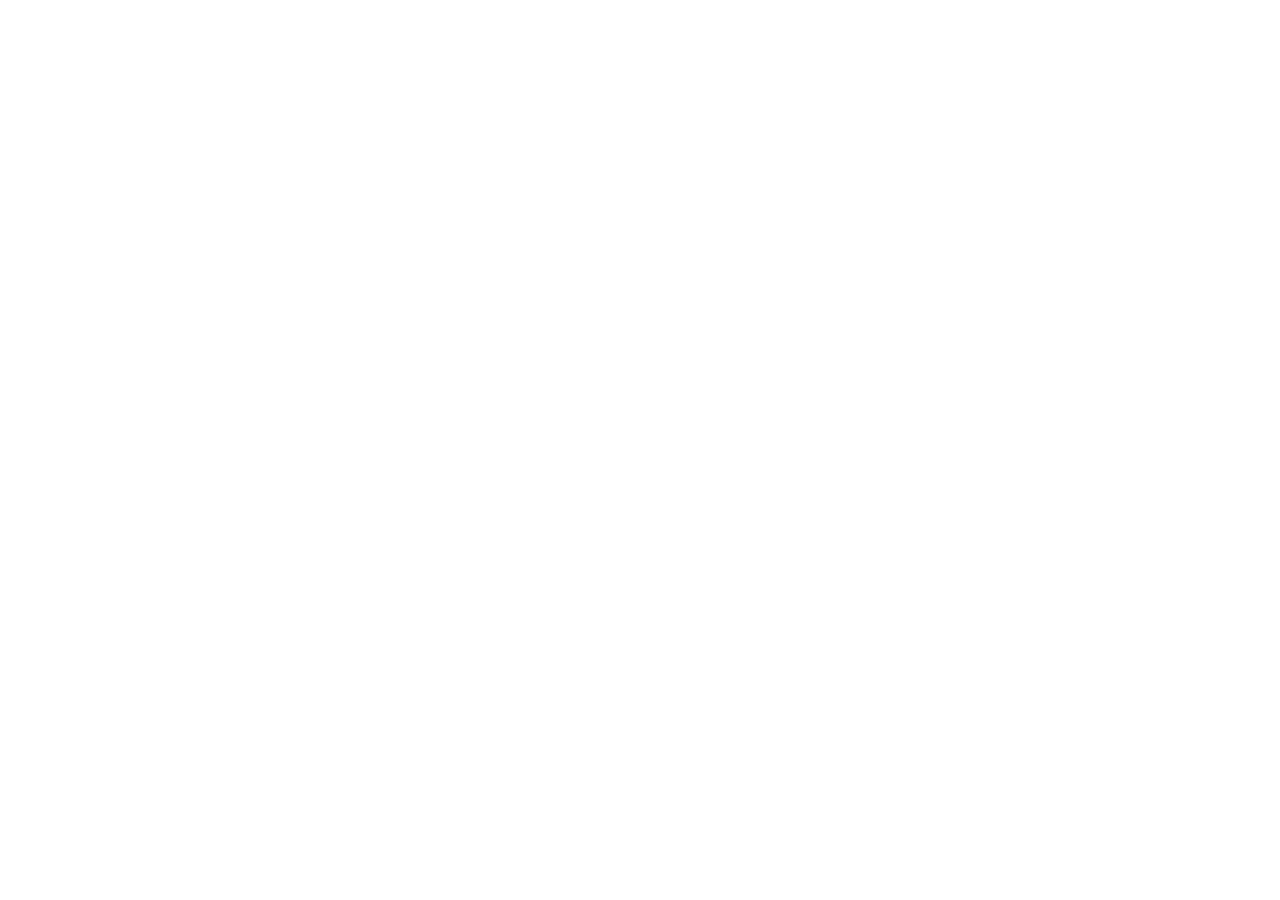
==== commit bb54b493: "Add files via upload" ====
--- a/index.html
+++ b/index.html
@@ -1,527 +1,62 @@
-<!DOCTYPE html>
-<html lang="id">
+<!DOCTYPE html>
+<html>
+
 <head>
-<meta charset="UTF-8">
-<meta name="viewport" content="width=device-width, initial-scale=1">
-	 <link rel="profile" href="https://gmpg.org/xfn/11"> 
-	 <title>weskonek</title>
-<meta name="robots" content="max-image-preview:large">
-<link rel="dns-prefetch" href="//fonts.googleapis.com">
-<link rel="alternate" type="application/rss+xml" title="weskonek &raquo; Feed" href="https://mohbasirudin.github.io/feed/">
-<link rel="alternate" type="application/rss+xml" title="weskonek &raquo; Umpan Komentar" href="https://mohbasirudin.github.io/comments/feed/">
-<script>
-window._wpemojiSettings = {"baseUrl":"https:\/\/s.w.org\/images\/core\/emoji\/15.0.3\/72x72\/","ext":".png","svgUrl":"https:\/\/s.w.org\/images\/core\/emoji\/15.0.3\/svg\/","svgExt":".svg","source":{"concatemoji":"https:\/\/mohbasirudin.github.io\/wp-includes\/js\/wp-emoji-release.min.js?ver=6.6.2"}};
-/*! This file is auto-generated */
-!function(i,n){var o,s,e;function c(e){try{var t={supportTests:e,timestamp:(new Date).valueOf()};sessionStorage.setItem(o,JSON.stringify(t))}catch(e){}}function p(e,t,n){e.clearRect(0,0,e.canvas.width,e.canvas.height),e.fillText(t,0,0);var t=new Uint32Array(e.getImageData(0,0,e.canvas.width,e.canvas.height).data),r=(e.clearRect(0,0,e.canvas.width,e.canvas.height),e.fillText(n,0,0),new Uint32Array(e.getImageData(0,0,e.canvas.width,e.canvas.height).data));return t.every(function(e,t){return e===r[t]})}function u(e,t,n){switch(t){case"flag":return n(e,"🏳️‍⚧️","🏳️​⚧️")?!1:!n(e,"🇺🇳","🇺​🇳")&&!n(e,"🏴󠁧󠁢󠁥󠁮󠁧󠁿","🏴​󠁧​󠁢​󠁥​󠁮​󠁧​󠁿");case"emoji":return!n(e,"🐦‍⬛","🐦​⬛")}return!1}function f(e,t,n){var r="undefined"!=typeof WorkerGlobalScope&&self instanceof WorkerGlobalScope?new OffscreenCanvas(300,150):i.createElement("canvas"),a=r.getContext("2d",{willReadFrequently:!0}),o=(a.textBaseline="top",a.font="600 32px Arial",{});return e.forEach(function(e){o[e]=t(a,e,n)}),o}function t(e){var t=i.createElement("script");t.src=e,t.defer=!0,i.head.appendChild(t)}"undefined"!=typeof Promise&&(o="wpEmojiSettingsSupports",s=["flag","emoji"],n.supports={everything:!0,everythingExceptFlag:!0},e=new Promise(function(e){i.addEventListener("DOMContentLoaded",e,{once:!0})}),new Promise(function(t){var n=function(){try{var e=JSON.parse(sessionStorage.getItem(o));if("object"==typeof e&&"number"==typeof e.timestamp&&(new Date).valueOf()<e.timestamp+604800&&"object"==typeof e.supportTests)return e.supportTests}catch(e){}return null}();if(!n){if("undefined"!=typeof Worker&&"undefined"!=typeof OffscreenCanvas&&"undefined"!=typeof URL&&URL.createObjectURL&&"undefined"!=typeof Blob)try{var e="postMessage("+f.toString()+"("+[JSON.stringify(s),u.toString(),p.toString()].join(",")+"));",r=new Blob([e],{type:"text/javascript"}),a=new Worker(URL.createObjectURL(r),{name:"wpTestEmojiSupports"});return void(a.onmessage=function(e){c(n=e.data),a.terminate(),t(n)})}catch(e){}c(n=f(s,u,p))}t(n)}).then(function(e){for(var t in e)n.supports[t]=e[t],n.supports.everything=n.supports.everything&&n.supports[t],"flag"!==t&&(n.supports.everythingExceptFlag=n.supports.everythingExceptFlag&&n.supports[t]);n.supports.everythingExceptFlag=n.supports.everythingExceptFlag&&!n.supports.flag,n.DOMReady=!1,n.readyCallback=function(){n.DOMReady=!0}}).then(function(){return e}).then(function(){var e;n.supports.everything||(n.readyCallback(),(e=n.source||{}).concatemoji?t(e.concatemoji):e.wpemoji&&e.twemoji&&(t(e.twemoji),t(e.wpemoji)))}))}((window,document),window._wpemojiSettings);
-</script>
-<link rel="stylesheet" id="astra-theme-css-css" href="https://mohbasirudin.github.io/wp-content/themes/astra/assets/css/minified/main.min.css?ver=4.8.3" media="all">
-<style id="astra-theme-css-inline-css">:root{--ast-post-nav-space:0;--ast-container-default-xlg-padding:2.5em;--ast-container-default-lg-padding:2.5em;--ast-container-default-slg-padding:2em;--ast-container-default-md-padding:2.5em;--ast-container-default-sm-padding:2.5em;--ast-container-default-xs-padding:2.4em;--ast-container-default-xxs-padding:1.8em;--ast-code-block-background:#ECEFF3;--ast-comment-inputs-background:#F9FAFB;--ast-normal-container-width:1200px;--ast-narrow-container-width:750px;--ast-blog-title-font-weight:600;--ast-blog-meta-weight:600;}html{font-size:100%;}a{color:var(--ast-global-color-0);}a:hover,a:focus{color:var(--ast-global-color-1);}body,button,input,select,textarea,.ast-button,.ast-custom-button{font-family:'Inter',sans-serif;font-weight:500;font-size:16px;font-size:1rem;line-height:var(--ast-body-line-height,1.6);}blockquote{color:var(--ast-global-color-3);}h1,.entry-content h1,h2,.entry-content h2,h3,.entry-content h3,h4,.entry-content h4,h5,.entry-content h5,h6,.entry-content h6,.site-title,.site-title a{font-family:'Inter',sans-serif;font-weight:700;}.ast-site-identity .site-title a{color:var(--ast-global-color-2);}.site-title{font-size:26px;font-size:1.625rem;display:block;}header .custom-logo-link img{max-width:50px;width:50px;}.astra-logo-svg{width:50px;}.site-header .site-description{font-size:15px;font-size:0.9375rem;display:none;}.entry-title{font-size:24px;font-size:1.5rem;}.ast-blog-single-element.ast-taxonomy-container a{font-size:14px;font-size:0.875rem;}.ast-blog-meta-container{font-size:13px;font-size:0.8125rem;}.archive .ast-article-post .ast-article-inner,.blog .ast-article-post .ast-article-inner,.archive .ast-article-post .ast-article-inner:hover,.blog .ast-article-post .ast-article-inner:hover{border-top-left-radius:0px;border-top-right-radius:0px;border-bottom-right-radius:0px;border-bottom-left-radius:0px;overflow:hidden;}h1,.entry-content h1{font-size:62px;font-size:3.875rem;font-weight:700;font-family:'Inter',sans-serif;line-height:1.2em;}h2,.entry-content h2{font-size:40px;font-size:2.5rem;font-weight:700;font-family:'Inter',sans-serif;line-height:1.3em;}h3,.entry-content h3{font-size:23px;font-size:1.4375rem;font-weight:700;font-family:'Inter',sans-serif;line-height:1.3em;}h4,.entry-content h4{font-size:22px;font-size:1.375rem;line-height:1.3em;font-weight:700;font-family:'Inter',sans-serif;}h5,.entry-content h5{font-size:20px;font-size:1.25rem;line-height:1.4em;font-weight:600;font-family:'Inter',sans-serif;}h6,.entry-content h6{font-size:14px;font-size:0.875rem;line-height:1.6em;font-weight:700;font-family:'Inter',sans-serif;text-transform:uppercase;letter-spacing:1px;}::selection{background-color:var(--ast-global-color-0);color:#000000;}body,h1,.entry-title a,.entry-content h1,h2,.entry-content h2,h3,.entry-content h3,h4,.entry-content h4,h5,.entry-content h5,h6,.entry-content h6{color:var(--ast-global-color-3);}.tagcloud a:hover,.tagcloud a:focus,.tagcloud a.current-item{color:#000000;border-color:var(--ast-global-color-0);background-color:var(--ast-global-color-0);}input:focus,input[type="text"]:focus,input[type="email"]:focus,input[type="url"]:focus,input[type="password"]:focus,input[type="reset"]:focus,input[type="search"]:focus,textarea:focus{border-color:var(--ast-global-color-0);}input[type="radio"]:checked,input[type=reset],input[type="checkbox"]:checked,input[type="checkbox"]:hover:checked,input[type="checkbox"]:focus:checked,input[type=range]::-webkit-slider-thumb{border-color:var(--ast-global-color-0);background-color:var(--ast-global-color-0);box-shadow:none;}.site-footer a:hover + .post-count,.site-footer a:focus + .post-count{background:var(--ast-global-color-0);border-color:var(--ast-global-color-0);}.single .nav-links .nav-previous,.single .nav-links .nav-next{color:var(--ast-global-color-0);}.entry-meta,.entry-meta *{line-height:1.45;color:var(--ast-global-color-0);font-weight:600;}.entry-meta a:not(.ast-button):hover,.entry-meta a:not(.ast-button):hover *,.entry-meta a:not(.ast-button):focus,.entry-meta a:not(.ast-button):focus *,.page-links > .page-link,.page-links .page-link:hover,.post-navigation a:hover{color:var(--ast-global-color-1);}#cat option,.secondary .calendar_wrap thead a,.secondary .calendar_wrap thead a:visited{color:var(--ast-global-color-0);}.secondary .calendar_wrap #today,.ast-progress-val span{background:var(--ast-global-color-0);}.secondary a:hover + .post-count,.secondary a:focus + .post-count{background:var(--ast-global-color-0);border-color:var(--ast-global-color-0);}.calendar_wrap #today > a{color:#000000;}.page-links .page-link,.single .post-navigation a{color:var(--ast-global-color-3);}.ast-search-menu-icon .search-form button.search-submit{padding:0 4px;}.ast-search-menu-icon form.search-form{padding-right:0;}.ast-search-menu-icon.slide-search input.search-field{width:0;}.ast-header-search .ast-search-menu-icon.ast-dropdown-active .search-form,.ast-header-search .ast-search-menu-icon.ast-dropdown-active .search-field:focus{transition:all 0.2s;}.search-form input.search-field:focus{outline:none;}.ast-search-menu-icon .search-form button.search-submit:focus,.ast-theme-transparent-header .ast-header-search .ast-dropdown-active .ast-icon,.ast-theme-transparent-header .ast-inline-search .search-field:focus .ast-icon{color:var(--ast-global-color-1);}.ast-header-search .slide-search .search-form{border:2px solid var(--ast-global-color-0);}.ast-header-search .slide-search .search-field{background-color:#fff;}.ast-archive-title{color:var(--ast-global-color-2);}.widget-title,.widget .wp-block-heading{font-size:22px;font-size:1.375rem;color:var(--ast-global-color-2);}.ast-single-post .entry-content a,.ast-comment-content a:not(.ast-comment-edit-reply-wrap a){text-decoration:underline;}.ast-single-post .elementor-button-wrapper .elementor-button,.ast-single-post .entry-content .uagb-tab a,.ast-single-post .entry-content .uagb-ifb-cta a,.ast-single-post .entry-content .uabb-module-content a,.ast-single-post .entry-content .uagb-post-grid a,.ast-single-post .entry-content .uagb-timeline a,.ast-single-post .entry-content .uagb-toc__wrap a,.ast-single-post .entry-content .uagb-taxomony-box a,.ast-single-post .entry-content .woocommerce a,.entry-content .wp-block-latest-posts > li > a,.ast-single-post .entry-content .wp-block-file__button,li.ast-post-filter-single,.ast-single-post .ast-comment-content .comment-reply-link,.ast-single-post .ast-comment-content .comment-edit-link{text-decoration:none;}.ast-search-menu-icon.slide-search a:focus-visible:focus-visible,.astra-search-icon:focus-visible,#close:focus-visible,a:focus-visible,.ast-menu-toggle:focus-visible,.site .skip-link:focus-visible,.wp-block-loginout input:focus-visible,.wp-block-search.wp-block-search__button-inside .wp-block-search__inside-wrapper,.ast-header-navigation-arrow:focus-visible,.woocommerce .wc-proceed-to-checkout > .checkout-button:focus-visible,.woocommerce .woocommerce-MyAccount-navigation ul li a:focus-visible,.ast-orders-table__row .ast-orders-table__cell:focus-visible,.woocommerce .woocommerce-order-details .order-again > .button:focus-visible,.woocommerce .woocommerce-message a.button.wc-forward:focus-visible,.woocommerce #minus_qty:focus-visible,.woocommerce #plus_qty:focus-visible,a#ast-apply-coupon:focus-visible,.woocommerce .woocommerce-info a:focus-visible,.woocommerce .astra-shop-summary-wrap a:focus-visible,.woocommerce a.wc-forward:focus-visible,#ast-apply-coupon:focus-visible,.woocommerce-js .woocommerce-mini-cart-item a.remove:focus-visible,#close:focus-visible,.button.search-submit:focus-visible,#search_submit:focus,.normal-search:focus-visible,.ast-header-account-wrap:focus-visible,.woocommerce .ast-on-card-button.ast-quick-view-trigger:focus{outline-style:dotted;outline-color:inherit;outline-width:thin;}input:focus,input[type="text"]:focus,input[type="email"]:focus,input[type="url"]:focus,input[type="password"]:focus,input[type="reset"]:focus,input[type="search"]:focus,input[type="number"]:focus,textarea:focus,.wp-block-search__input:focus,[data-section="section-header-mobile-trigger"] .ast-button-wrap .ast-mobile-menu-trigger-minimal:focus,.ast-mobile-popup-drawer.active .menu-toggle-close:focus,.woocommerce-ordering select.orderby:focus,#ast-scroll-top:focus,#coupon_code:focus,.woocommerce-page #comment:focus,.woocommerce #reviews #respond input#submit:focus,.woocommerce a.add_to_cart_button:focus,.woocommerce .button.single_add_to_cart_button:focus,.woocommerce .woocommerce-cart-form button:focus,.woocommerce .woocommerce-cart-form__cart-item .quantity .qty:focus,.woocommerce .woocommerce-billing-fields .woocommerce-billing-fields__field-wrapper .woocommerce-input-wrapper > .input-text:focus,.woocommerce #order_comments:focus,.woocommerce #place_order:focus,.woocommerce .woocommerce-address-fields .woocommerce-address-fields__field-wrapper .woocommerce-input-wrapper > .input-text:focus,.woocommerce .woocommerce-MyAccount-content form button:focus,.woocommerce .woocommerce-MyAccount-content .woocommerce-EditAccountForm .woocommerce-form-row .woocommerce-Input.input-text:focus,.woocommerce .ast-woocommerce-container .woocommerce-pagination ul.page-numbers li a:focus,body #content .woocommerce form .form-row .select2-container--default .select2-selection--single:focus,#ast-coupon-code:focus,.woocommerce.woocommerce-js .quantity input[type=number]:focus,.woocommerce-js .woocommerce-mini-cart-item .quantity input[type=number]:focus,.woocommerce p#ast-coupon-trigger:focus{border-style:dotted;border-color:inherit;border-width:thin;}input{outline:none;}.ast-logo-title-inline .site-logo-img{padding-right:1em;}.site-logo-img img{ transition:all 0.2s linear;}body .ast-oembed-container *{position:absolute;top:0;width:100%;height:100%;left:0;}body .wp-block-embed-pocket-casts .ast-oembed-container *{position:unset;}.ast-single-post-featured-section + article {margin-top: 2em;}.site-content .ast-single-post-featured-section img {width: 100%;overflow: hidden;object-fit: cover;}.ast-separate-container .site-content .ast-single-post-featured-section + article {margin-top: -80px;z-index: 9;position: relative;border-radius: 4px;}@media (min-width: 922px) {.ast-no-sidebar .site-content .ast-article-image-container--wide {margin-left: -120px;margin-right: -120px;max-width: unset;width: unset;}.ast-left-sidebar .site-content .ast-article-image-container--wide,.ast-right-sidebar .site-content .ast-article-image-container--wide {margin-left: -10px;margin-right: -10px;}.site-content .ast-article-image-container--full {margin-left: calc( -50vw + 50%);margin-right: calc( -50vw + 50%);max-width: 100vw;width: 100vw;}.ast-left-sidebar .site-content .ast-article-image-container--full,.ast-right-sidebar .site-content .ast-article-image-container--full {margin-left: -10px;margin-right: -10px;max-width: inherit;width: auto;}}.site > .ast-single-related-posts-container {margin-top: 0;}@media (min-width: 922px) {.ast-desktop .ast-container--narrow {max-width: var(--ast-narrow-container-width);margin: 0 auto;}}input[type="text"],input[type="number"],input[type="email"],input[type="url"],input[type="password"],input[type="search"],input[type=reset],input[type=tel],input[type=date],select,textarea{font-size:16px;font-style:normal;font-weight:400;line-height:24px;width:100%;padding:12px 16px;border-radius:4px;box-shadow:0px 1px 2px 0px rgba(0,0,0,0.05);color:var(--ast-form-input-text,#475569);}input[type="text"],input[type="number"],input[type="email"],input[type="url"],input[type="password"],input[type="search"],input[type=reset],input[type=tel],input[type=date],select{height:40px;}input[type="date"]{border-width:1px;border-style:solid;border-color:var(--ast-border-color);}input[type="text"]:focus,input[type="number"]:focus,input[type="email"]:focus,input[type="url"]:focus,input[type="password"]:focus,input[type="search"]:focus,input[type=reset]:focus,input[type="tel"]:focus,input[type="date"]:focus,select:focus,textarea:focus{border-color:#046BD2;box-shadow:none;outline:none;color:var(--ast-form-input-focus-text,#475569);}label,legend{color:#111827;font-size:14px;font-style:normal;font-weight:500;line-height:20px;}select{padding:6px 10px;}fieldset{padding:30px;border-radius:4px;}button,.ast-button,.button,input[type="button"],input[type="reset"],input[type="submit"]{border-radius:4px;box-shadow:0px 1px 2px 0px rgba(0,0,0,0.05);}:root{--ast-comment-inputs-background:#FFF;}::placeholder{color:var(--ast-form-field-color,#9CA3AF);}::-ms-input-placeholder{color:var(--ast-form-field-color,#9CA3AF);}@media (max-width:921.9px){#ast-desktop-header{display:none;}}@media (min-width:922px){#ast-mobile-header{display:none;}}.wp-block-buttons.aligncenter{justify-content:center;}@media (max-width:921px){.ast-theme-transparent-header #primary,.ast-theme-transparent-header #secondary{padding:0;}}@media (max-width:921px){.ast-plain-container.ast-no-sidebar #primary{padding:0;}}.ast-plain-container.ast-no-sidebar #primary{margin-top:0;margin-bottom:0;}@media (max-width:921px){.ast-separate-container #primary,.ast-narrow-container #primary{padding-top:0px;}}@media (max-width:544px){.ast-separate-container #primary,.ast-narrow-container #primary{padding-top:0px;}}@media (max-width:921px){.ast-separate-container #primary,.ast-narrow-container #primary{padding-bottom:0px;}}@media (max-width:544px){.ast-separate-container #primary,.ast-narrow-container #primary{padding-bottom:0px;}}.wp-block-button.is-style-outline .wp-block-button__link{border-color:var(--ast-global-color-0);border-top-width:2px;border-right-width:2px;border-bottom-width:2px;border-left-width:2px;}div.wp-block-button.is-style-outline > .wp-block-button__link:not(.has-text-color),div.wp-block-button.wp-block-button__link.is-style-outline:not(.has-text-color){color:var(--ast-global-color-0);}.wp-block-button.is-style-outline .wp-block-button__link:hover,.wp-block-buttons .wp-block-button.is-style-outline .wp-block-button__link:focus,.wp-block-buttons .wp-block-button.is-style-outline > .wp-block-button__link:not(.has-text-color):hover,.wp-block-buttons .wp-block-button.wp-block-button__link.is-style-outline:not(.has-text-color):hover{color:#ffffff;background-color:var(--ast-global-color-1);border-color:var(--ast-global-color-1);}.post-page-numbers.current .page-link,.ast-pagination .page-numbers.current{color:#000000;border-color:var(--ast-global-color-0);background-color:var(--ast-global-color-0);}.wp-block-button.is-style-outline .wp-block-button__link{border-top-width:2px;border-right-width:2px;border-bottom-width:2px;border-left-width:2px;}.wp-block-buttons .wp-block-button.is-style-outline .wp-block-button__link.wp-element-button,.ast-outline-button,.wp-block-uagb-buttons-child .uagb-buttons-repeater.ast-outline-button{border-color:var(--ast-global-color-0);border-top-width:2px;border-right-width:2px;border-bottom-width:2px;border-left-width:2px;font-family:'Inter',sans-serif;font-weight:700;font-size:16px;font-size:1rem;line-height:1em;text-transform:capitalize;padding-top:14px;padding-right:26px;padding-bottom:14px;padding-left:26px;border-top-left-radius:0px;border-top-right-radius:0px;border-bottom-right-radius:0px;border-bottom-left-radius:0px;}.wp-block-buttons .wp-block-button.is-style-outline > .wp-block-button__link:not(.has-text-color),.wp-block-buttons .wp-block-button.wp-block-button__link.is-style-outline:not(.has-text-color),.ast-outline-button{color:var(--ast-global-color-0);}.wp-block-button.is-style-outline .wp-block-button__link:hover,.wp-block-buttons .wp-block-button.is-style-outline .wp-block-button__link:focus,.wp-block-buttons .wp-block-button.is-style-outline > .wp-block-button__link:not(.has-text-color):hover,.wp-block-buttons .wp-block-button.wp-block-button__link.is-style-outline:not(.has-text-color):hover,.ast-outline-button:hover,.ast-outline-button:focus,.wp-block-uagb-buttons-child .uagb-buttons-repeater.ast-outline-button:hover,.wp-block-uagb-buttons-child .uagb-buttons-repeater.ast-outline-button:focus{color:#ffffff;background-color:var(--ast-global-color-1);border-color:var(--ast-global-color-1);}.ast-single-post .entry-content a.ast-outline-button,.ast-single-post .entry-content .is-style-outline>.wp-block-button__link{text-decoration:none;}.wp-block-button .wp-block-button__link.wp-element-button.is-style-outline:not(.has-background),.wp-block-button.is-style-outline>.wp-block-button__link.wp-element-button:not(.has-background),.ast-outline-button{background-color:transparent;}.uagb-buttons-repeater.ast-outline-button{border-radius:9999px;}@media (max-width:921px){.wp-block-buttons .wp-block-button.is-style-outline .wp-block-button__link.wp-element-button,.ast-outline-button,.wp-block-uagb-buttons-child .uagb-buttons-repeater.ast-outline-button{font-size:16px;font-size:1rem;padding-top:14px;padding-right:28px;padding-bottom:14px;padding-left:28px;border-top-left-radius:0px;border-top-right-radius:0px;border-bottom-right-radius:0px;border-bottom-left-radius:0px;}}@media (max-width:544px){.wp-block-buttons .wp-block-button.is-style-outline .wp-block-button__link.wp-element-button,.ast-outline-button,.wp-block-uagb-buttons-child .uagb-buttons-repeater.ast-outline-button{font-size:14px;font-size:0.875rem;padding-top:12px;padding-right:24px;padding-bottom:12px;padding-left:24px;border-top-left-radius:0px;border-top-right-radius:0px;border-bottom-right-radius:0px;border-bottom-left-radius:0px;}}.entry-content[data-ast-blocks-layout] > figure{margin-bottom:1em;}h1.widget-title{font-weight:700;}h2.widget-title{font-weight:700;}h3.widget-title{font-weight:700;}#page{display:flex;flex-direction:column;min-height:100vh;}.ast-404-layout-1 h1.page-title{color:var(--ast-global-color-2);}.single .post-navigation a{line-height:1em;height:inherit;}.error-404 .page-sub-title{font-size:1.5rem;font-weight:inherit;}.search .site-content .content-area .search-form{margin-bottom:0;}#page .site-content{flex-grow:1;}.widget{margin-bottom:1.25em;}#secondary li{line-height:1.5em;}#secondary .wp-block-group h2{margin-bottom:0.7em;}#secondary h2{font-size:1.7rem;}.ast-separate-container .ast-article-post,.ast-separate-container .ast-article-single,.ast-separate-container .comment-respond{padding:3em;}.ast-separate-container .ast-article-single .ast-article-single{padding:0;}.ast-article-single .wp-block-post-template-is-layout-grid{padding-left:0;}.ast-separate-container .comments-title,.ast-narrow-container .comments-title{padding:1.5em 2em;}.ast-page-builder-template .comment-form-textarea,.ast-comment-formwrap .ast-grid-common-col{padding:0;}.ast-comment-formwrap{padding:0;display:inline-flex;column-gap:20px;width:100%;margin-left:0;margin-right:0;}.comments-area textarea#comment:focus,.comments-area textarea#comment:active,.comments-area .ast-comment-formwrap input[type="text"]:focus,.comments-area .ast-comment-formwrap input[type="text"]:active {box-shadow:none;outline:none;}.archive.ast-page-builder-template .entry-header{margin-top:2em;}.ast-page-builder-template .ast-comment-formwrap{width:100%;}.entry-title{margin-bottom:0.6em;}.ast-archive-description p{font-size:inherit;font-weight:inherit;line-height:inherit;}.ast-separate-container .ast-comment-list li.depth-1,.hentry{margin-bottom:1.5em;}.site-content section.ast-archive-description{margin-bottom:2em;}@media (min-width:921px){.ast-left-sidebar.ast-page-builder-template #secondary,.archive.ast-right-sidebar.ast-page-builder-template .site-main{padding-left:20px;padding-right:20px;}}@media (max-width:544px){.ast-comment-formwrap.ast-row{column-gap:10px;display:inline-block;}#ast-commentform .ast-grid-common-col{position:relative;width:100%;}}@media (min-width:1201px){.ast-separate-container .ast-article-post,.ast-separate-container .ast-article-single,.ast-separate-container .ast-author-box,.ast-separate-container .ast-404-layout-1,.ast-separate-container .no-results{padding:3em;}}@media (max-width:921px){.ast-separate-container #primary,.ast-separate-container #secondary{padding:1.5em 0;}#primary,#secondary{padding:1.5em 0;margin:0;}.ast-left-sidebar #content > .ast-container{display:flex;flex-direction:column-reverse;width:100%;}}@media (min-width:922px){.ast-separate-container.ast-right-sidebar #primary,.ast-separate-container.ast-left-sidebar #primary{border:0;}.search-no-results.ast-separate-container #primary{margin-bottom:4em;}}.wp-block-button .wp-block-button__link{color:#ffffff;}.wp-block-button .wp-block-button__link:hover,.wp-block-button .wp-block-button__link:focus{color:#ffffff;background-color:var(--ast-global-color-1);border-color:var(--ast-global-color-1);}.wp-block-button .wp-block-button__link,.wp-block-search .wp-block-search__button,body .wp-block-file .wp-block-file__button{border-style:solid;border-top-width:2px;border-right-width:2px;border-left-width:2px;border-bottom-width:2px;border-color:var(--ast-global-color-0);background-color:var(--ast-global-color-0);color:#ffffff;font-family:'Inter',sans-serif;font-weight:700;line-height:1em;text-transform:capitalize;font-size:16px;font-size:1rem;border-top-left-radius:0px;border-top-right-radius:0px;border-bottom-right-radius:0px;border-bottom-left-radius:0px;padding-top:14px;padding-right:26px;padding-bottom:14px;padding-left:26px;}.ast-single-post .entry-content .wp-block-button .wp-block-button__link,.ast-single-post .entry-content .wp-block-search .wp-block-search__button,body .entry-content .wp-block-file .wp-block-file__button{text-decoration:none;}@media (max-width:921px){.wp-block-button .wp-block-button__link,.wp-block-search .wp-block-search__button,body .wp-block-file .wp-block-file__button{font-size:16px;font-size:1rem;padding-top:14px;padding-right:28px;padding-bottom:14px;padding-left:28px;border-top-left-radius:0px;border-top-right-radius:0px;border-bottom-right-radius:0px;border-bottom-left-radius:0px;}}@media (max-width:544px){.wp-block-button .wp-block-button__link,.wp-block-search .wp-block-search__button,body .wp-block-file .wp-block-file__button{font-size:14px;font-size:0.875rem;padding-top:12px;padding-right:24px;padding-bottom:12px;padding-left:24px;border-top-left-radius:0px;border-top-right-radius:0px;border-bottom-right-radius:0px;border-bottom-left-radius:0px;}}.menu-toggle,button,.ast-button,.ast-custom-button,.button,input#submit,input[type="button"],input[type="submit"],input[type="reset"],#comments .submit,.search .search-submit,form[CLASS*="wp-block-search__"].wp-block-search .wp-block-search__inside-wrapper .wp-block-search__button,body .wp-block-file .wp-block-file__button,.search .search-submit,.woocommerce-js a.button,.woocommerce button.button,.woocommerce .woocommerce-message a.button,.woocommerce #respond input#submit.alt,.woocommerce input.button.alt,.woocommerce input.button,.woocommerce input.button:disabled,.woocommerce input.button:disabled[disabled],.woocommerce input.button:disabled:hover,.woocommerce input.button:disabled[disabled]:hover,.woocommerce #respond input#submit,.woocommerce button.button.alt.disabled,.wc-block-grid__products .wc-block-grid__product .wp-block-button__link,.wc-block-grid__product-onsale,[CLASS*="wc-block"] button,.woocommerce-js .astra-cart-drawer .astra-cart-drawer-content .woocommerce-mini-cart__buttons .button:not(.checkout):not(.ast-continue-shopping),.woocommerce-js .astra-cart-drawer .astra-cart-drawer-content .woocommerce-mini-cart__buttons a.checkout,.woocommerce button.button.alt.disabled.wc-variation-selection-needed,[CLASS*="wc-block"] .wc-block-components-button{border-style:solid;border-top-width:2px;border-right-width:2px;border-left-width:2px;border-bottom-width:2px;color:#ffffff;border-color:var(--ast-global-color-0);background-color:var(--ast-global-color-0);padding-top:14px;padding-right:26px;padding-bottom:14px;padding-left:26px;font-family:'Inter',sans-serif;font-weight:700;font-size:16px;font-size:1rem;line-height:1em;text-transform:capitalize;border-top-left-radius:0px;border-top-right-radius:0px;border-bottom-right-radius:0px;border-bottom-left-radius:0px;}button:focus,.menu-toggle:hover,button:hover,.ast-button:hover,.ast-custom-button:hover .button:hover,.ast-custom-button:hover ,input[type=reset]:hover,input[type=reset]:focus,input#submit:hover,input#submit:focus,input[type="button"]:hover,input[type="button"]:focus,input[type="submit"]:hover,input[type="submit"]:focus,form[CLASS*="wp-block-search__"].wp-block-search .wp-block-search__inside-wrapper .wp-block-search__button:hover,form[CLASS*="wp-block-search__"].wp-block-search .wp-block-search__inside-wrapper .wp-block-search__button:focus,body .wp-block-file .wp-block-file__button:hover,body .wp-block-file .wp-block-file__button:focus,.woocommerce-js a.button:hover,.woocommerce button.button:hover,.woocommerce .woocommerce-message a.button:hover,.woocommerce #respond input#submit:hover,.woocommerce #respond input#submit.alt:hover,.woocommerce input.button.alt:hover,.woocommerce input.button:hover,.woocommerce button.button.alt.disabled:hover,.wc-block-grid__products .wc-block-grid__product .wp-block-button__link:hover,[CLASS*="wc-block"] button:hover,.woocommerce-js .astra-cart-drawer .astra-cart-drawer-content .woocommerce-mini-cart__buttons .button:not(.checkout):not(.ast-continue-shopping):hover,.woocommerce-js .astra-cart-drawer .astra-cart-drawer-content .woocommerce-mini-cart__buttons a.checkout:hover,.woocommerce button.button.alt.disabled.wc-variation-selection-needed:hover,[CLASS*="wc-block"] .wc-block-components-button:hover,[CLASS*="wc-block"] .wc-block-components-button:focus{color:#ffffff;background-color:var(--ast-global-color-1);border-color:var(--ast-global-color-1);}form[CLASS*="wp-block-search__"].wp-block-search .wp-block-search__inside-wrapper .wp-block-search__button.has-icon{padding-top:calc(14px - 3px);padding-right:calc(26px - 3px);padding-bottom:calc(14px - 3px);padding-left:calc(26px - 3px);}@media (max-width:921px){.menu-toggle,button,.ast-button,.ast-custom-button,.button,input#submit,input[type="button"],input[type="submit"],input[type="reset"],#comments .submit,.search .search-submit,form[CLASS*="wp-block-search__"].wp-block-search .wp-block-search__inside-wrapper .wp-block-search__button,body .wp-block-file .wp-block-file__button,.search .search-submit,.woocommerce-js a.button,.woocommerce button.button,.woocommerce .woocommerce-message a.button,.woocommerce #respond input#submit.alt,.woocommerce input.button.alt,.woocommerce input.button,.woocommerce input.button:disabled,.woocommerce input.button:disabled[disabled],.woocommerce input.button:disabled:hover,.woocommerce input.button:disabled[disabled]:hover,.woocommerce #respond input#submit,.woocommerce button.button.alt.disabled,.wc-block-grid__products .wc-block-grid__product .wp-block-button__link,.wc-block-grid__product-onsale,[CLASS*="wc-block"] button,.woocommerce-js .astra-cart-drawer .astra-cart-drawer-content .woocommerce-mini-cart__buttons .button:not(.checkout):not(.ast-continue-shopping),.woocommerce-js .astra-cart-drawer .astra-cart-drawer-content .woocommerce-mini-cart__buttons a.checkout,.woocommerce button.button.alt.disabled.wc-variation-selection-needed,[CLASS*="wc-block"] .wc-block-components-button{padding-top:14px;padding-right:28px;padding-bottom:14px;padding-left:28px;font-size:16px;font-size:1rem;border-top-left-radius:0px;border-top-right-radius:0px;border-bottom-right-radius:0px;border-bottom-left-radius:0px;}}@media (max-width:544px){.menu-toggle,button,.ast-button,.ast-custom-button,.button,input#submit,input[type="button"],input[type="submit"],input[type="reset"],#comments .submit,.search .search-submit,form[CLASS*="wp-block-search__"].wp-block-search .wp-block-search__inside-wrapper .wp-block-search__button,body .wp-block-file .wp-block-file__button,.search .search-submit,.woocommerce-js a.button,.woocommerce button.button,.woocommerce .woocommerce-message a.button,.woocommerce #respond input#submit.alt,.woocommerce input.button.alt,.woocommerce input.button,.woocommerce input.button:disabled,.woocommerce input.button:disabled[disabled],.woocommerce input.button:disabled:hover,.woocommerce input.button:disabled[disabled]:hover,.woocommerce #respond input#submit,.woocommerce button.button.alt.disabled,.wc-block-grid__products .wc-block-grid__product .wp-block-button__link,.wc-block-grid__product-onsale,[CLASS*="wc-block"] button,.woocommerce-js .astra-cart-drawer .astra-cart-drawer-content .woocommerce-mini-cart__buttons .button:not(.checkout):not(.ast-continue-shopping),.woocommerce-js .astra-cart-drawer .astra-cart-drawer-content .woocommerce-mini-cart__buttons a.checkout,.woocommerce button.button.alt.disabled.wc-variation-selection-needed,[CLASS*="wc-block"] .wc-block-components-button{padding-top:12px;padding-right:24px;padding-bottom:12px;padding-left:24px;font-size:14px;font-size:0.875rem;border-top-left-radius:0px;border-top-right-radius:0px;border-bottom-right-radius:0px;border-bottom-left-radius:0px;}}@media (max-width:921px){.menu-toggle,button,.ast-button,.button,input#submit,input[type="button"],input[type="submit"],input[type="reset"]{font-size:16px;font-size:1rem;}.ast-mobile-header-stack .main-header-bar .ast-search-menu-icon{display:inline-block;}.ast-header-break-point.ast-header-custom-item-outside .ast-mobile-header-stack .main-header-bar .ast-search-icon{margin:0;}.ast-comment-avatar-wrap img{max-width:2.5em;}.ast-comment-meta{padding:0 1.8888em 1.3333em;}}@media (min-width:544px){.ast-container{max-width:100%;}}@media (max-width:544px){.ast-separate-container .ast-article-post,.ast-separate-container .ast-article-single,.ast-separate-container .comments-title,.ast-separate-container .ast-archive-description{padding:1.5em 1em;}.ast-separate-container #content .ast-container{padding-left:0.54em;padding-right:0.54em;}.ast-separate-container .ast-comment-list .bypostauthor{padding:.5em;}.ast-search-menu-icon.ast-dropdown-active .search-field{width:170px;}.menu-toggle,button,.ast-button,.button,input#submit,input[type="button"],input[type="submit"],input[type="reset"]{font-size:14px;font-size:0.875rem;}} #ast-mobile-header .ast-site-header-cart-li a{pointer-events:none;}.ast-separate-container{background-color:var(--ast-global-color-4);background-image:none;}@media (max-width:921px){.site-title{font-size:22px;font-size:1.375rem;display:block;}.site-header .site-description{display:none;}.entry-title{font-size:22px;font-size:1.375rem;}h1,.entry-content h1{font-size:44px;}h2,.entry-content h2{font-size:30px;}h3,.entry-content h3{font-size:26px;}h4,.entry-content h4{font-size:22px;font-size:1.375rem;}h5,.entry-content h5{font-size:18px;font-size:1.125rem;}h6,.entry-content h6{font-size:14px;font-size:0.875rem;}body,.ast-separate-container{background-color:var(--ast-global-color-4);background-image:none;}}@media (max-width:544px){.site-title{font-size:20px;font-size:1.25rem;display:block;}.site-header .site-description{display:none;}.entry-title{font-size:20px;font-size:1.25rem;}h1,.entry-content h1{font-size:38px;}h2,.entry-content h2{font-size:28px;}h3,.entry-content h3{font-size:24px;}h4,.entry-content h4{font-size:20px;font-size:1.25rem;}h5,.entry-content h5{font-size:16px;font-size:1rem;}h6,.entry-content h6{font-size:14px;font-size:0.875rem;}body,.ast-separate-container{background-color:var(--ast-global-color-4);background-image:none;}}@media (max-width:921px){html{font-size:91.2%;}}@media (max-width:544px){html{font-size:91.2%;}}@media (min-width:922px){.ast-container{max-width:1240px;}}@media (min-width:922px){.site-content .ast-container{display:flex;}}@media (max-width:921px){.site-content .ast-container{flex-direction:column;}}.entry-content h1,.entry-content h2,.entry-content h3,.entry-content h4,.entry-content h5,.entry-content h6{clear:none;}@media (min-width:922px){.main-header-menu .sub-menu .menu-item.ast-left-align-sub-menu:hover > .sub-menu,.main-header-menu .sub-menu .menu-item.ast-left-align-sub-menu.focus > .sub-menu{margin-left:-0px;}}.ast-theme-transparent-header [CLASS*="ast-header-button-"] .ast-custom-button{color:#ffffff;background:rgba(0,0,0,0);border-color:#ffffff;}.ast-theme-transparent-header [CLASS*="ast-header-button-"] .ast-custom-button:hover{color:#ffffff;background:var(--ast-global-color-1);border-color:var(--ast-global-color-1);}.ast-theme-transparent-header [data-section="section-header-mobile-trigger"] .ast-button-wrap .mobile-menu-toggle-icon .ast-mobile-svg{fill:#ffffff;}.ast-theme-transparent-header [data-section="section-header-mobile-trigger"] .ast-button-wrap .mobile-menu-wrap .mobile-menu{color:#ffffff;}.ast-theme-transparent-header [data-section="section-header-mobile-trigger"] .ast-button-wrap .ast-mobile-menu-trigger-outline{background:transparent;color:#ffffff;border-color:#ffffff;}.entry-content li > p{margin-bottom:0;}.site .comments-area{padding-top:2em;padding-bottom:2em;margin-top:2em;}.wp-block-file {display: flex;align-items: center;flex-wrap: wrap;justify-content: space-between;}.wp-block-pullquote {border: none;}.wp-block-pullquote blockquote::before {content: "\201D";font-family: "Helvetica",sans-serif;display: flex;transform: rotate( 180deg );font-size: 6rem;font-style: normal;line-height: 1;font-weight: bold;align-items: center;justify-content: center;}.has-text-align-right > blockquote::before {justify-content: flex-start;}.has-text-align-left > blockquote::before {justify-content: flex-end;}figure.wp-block-pullquote.is-style-solid-color blockquote {max-width: 100%;text-align: inherit;}:root {--wp--custom--ast-default-block-top-padding: 100px;--wp--custom--ast-default-block-right-padding: 80px;--wp--custom--ast-default-block-bottom-padding: 100px;--wp--custom--ast-default-block-left-padding: 80px;--wp--custom--ast-container-width: 1200px;--wp--custom--ast-content-width-size: 1200px;--wp--custom--ast-wide-width-size: calc(1200px + var(--wp--custom--ast-default-block-left-padding) + var(--wp--custom--ast-default-block-right-padding));}.ast-narrow-container {--wp--custom--ast-content-width-size: 750px;--wp--custom--ast-wide-width-size: 750px;}@media(max-width: 921px) {:root {--wp--custom--ast-default-block-top-padding: 50px;--wp--custom--ast-default-block-right-padding: 50px;--wp--custom--ast-default-block-bottom-padding: 50px;--wp--custom--ast-default-block-left-padding: 50px;}}@media(max-width: 544px) {:root {--wp--custom--ast-default-block-top-padding: 50px;--wp--custom--ast-default-block-right-padding: 30px;--wp--custom--ast-default-block-bottom-padding: 50px;--wp--custom--ast-default-block-left-padding: 30px;}}.entry-content > .wp-block-group,.entry-content > .wp-block-cover,.entry-content > .wp-block-columns {padding-top: var(--wp--custom--ast-default-block-top-padding);padding-right: var(--wp--custom--ast-default-block-right-padding);padding-bottom: var(--wp--custom--ast-default-block-bottom-padding);padding-left: var(--wp--custom--ast-default-block-left-padding);}.ast-plain-container.ast-no-sidebar .entry-content > .alignfull,.ast-page-builder-template .ast-no-sidebar .entry-content > .alignfull {margin-left: calc( -50vw + 50%);margin-right: calc( -50vw + 50%);max-width: 100vw;width: 100vw;}.ast-plain-container.ast-no-sidebar .entry-content .alignfull .alignfull,.ast-page-builder-template.ast-no-sidebar .entry-content .alignfull .alignfull,.ast-plain-container.ast-no-sidebar .entry-content .alignfull .alignwide,.ast-page-builder-template.ast-no-sidebar .entry-content .alignfull .alignwide,.ast-plain-container.ast-no-sidebar .entry-content .alignwide .alignfull,.ast-page-builder-template.ast-no-sidebar .entry-content .alignwide .alignfull,.ast-plain-container.ast-no-sidebar .entry-content .alignwide .alignwide,.ast-page-builder-template.ast-no-sidebar .entry-content .alignwide .alignwide,.ast-plain-container.ast-no-sidebar .entry-content .wp-block-column .alignfull,.ast-page-builder-template.ast-no-sidebar .entry-content .wp-block-column .alignfull,.ast-plain-container.ast-no-sidebar .entry-content .wp-block-column .alignwide,.ast-page-builder-template.ast-no-sidebar .entry-content .wp-block-column .alignwide {margin-left: auto;margin-right: auto;width: 100%;}[data-ast-blocks-layout] .wp-block-separator:not(.is-style-dots) {height: 0;}[data-ast-blocks-layout] .wp-block-separator {margin: 20px auto;}[data-ast-blocks-layout] .wp-block-separator:not(.is-style-wide):not(.is-style-dots) {max-width: 100px;}[data-ast-blocks-layout] .wp-block-separator.has-background {padding: 0;}.entry-content[data-ast-blocks-layout] > * {max-width: var(--wp--custom--ast-content-width-size);margin-left: auto;margin-right: auto;}.entry-content[data-ast-blocks-layout] > .alignwide {max-width: var(--wp--custom--ast-wide-width-size);}.entry-content[data-ast-blocks-layout] .alignfull {max-width: none;}.ast-full-width-layout .entry-content[data-ast-blocks-layout] .is-layout-constrained.wp-block-cover-is-layout-constrained > *,.ast-full-width-layout .entry-content[data-ast-blocks-layout] .is-layout-constrained.wp-block-group-is-layout-constrained > * {max-width: var(--wp--custom--ast-content-width-size);margin-left: auto;margin-right: auto;}.entry-content .wp-block-columns {margin-bottom: 0;}blockquote {margin: 1.5em;border-color: rgba(0,0,0,0.05);}.wp-block-quote:not(.has-text-align-right):not(.has-text-align-center) {border-left: 5px solid rgba(0,0,0,0.05);}.has-text-align-right > blockquote,blockquote.has-text-align-right {border-right: 5px solid rgba(0,0,0,0.05);}.has-text-align-left > blockquote,blockquote.has-text-align-left {border-left: 5px solid rgba(0,0,0,0.05);}.wp-block-site-tagline,.wp-block-latest-posts .read-more {margin-top: 15px;}.wp-block-loginout p label {display: block;}.wp-block-loginout p:not(.login-remember):not(.login-submit) input {width: 100%;}.wp-block-loginout input:focus {border-color: transparent;}.wp-block-loginout input:focus {outline: thin dotted;}.entry-content .wp-block-media-text .wp-block-media-text__content {padding: 0 0 0 8%;}.entry-content .wp-block-media-text.has-media-on-the-right .wp-block-media-text__content {padding: 0 8% 0 0;}.entry-content .wp-block-media-text.has-background .wp-block-media-text__content {padding: 8%;}.entry-content .wp-block-cover:not([class*="background-color"]) .wp-block-cover__inner-container,.entry-content .wp-block-cover:not([class*="background-color"]) .wp-block-cover-image-text,.entry-content .wp-block-cover:not([class*="background-color"]) .wp-block-cover-text,.entry-content .wp-block-cover-image:not([class*="background-color"]) .wp-block-cover__inner-container,.entry-content .wp-block-cover-image:not([class*="background-color"]) .wp-block-cover-image-text,.entry-content .wp-block-cover-image:not([class*="background-color"]) .wp-block-cover-text {color: var(--ast-global-color-5);}.wp-block-loginout .login-remember input {width: 1.1rem;height: 1.1rem;margin: 0 5px 4px 0;vertical-align: middle;}.wp-block-latest-posts > li > *:first-child,.wp-block-latest-posts:not(.is-grid) > li:first-child {margin-top: 0;}.entry-content .wp-block-buttons,.entry-content .wp-block-uagb-buttons {margin-bottom: 1.5em;}.wp-block-search__inside-wrapper .wp-block-search__input {padding: 0 10px;color: var(--ast-global-color-3);background: var(--ast-global-color-5);border-color: var(--ast-border-color);}.wp-block-latest-posts .read-more {margin-bottom: 1.5em;}.wp-block-search__no-button .wp-block-search__inside-wrapper .wp-block-search__input {padding-top: 5px;padding-bottom: 5px;}.wp-block-latest-posts .wp-block-latest-posts__post-date,.wp-block-latest-posts .wp-block-latest-posts__post-author {font-size: 1rem;}.wp-block-latest-posts > li > *,.wp-block-latest-posts:not(.is-grid) > li {margin-top: 12px;margin-bottom: 12px;}.ast-page-builder-template .entry-content[data-ast-blocks-layout] > *,.ast-page-builder-template .entry-content[data-ast-blocks-layout] > .alignfull > * {max-width: none;}.ast-page-builder-template .entry-content[data-ast-blocks-layout] > .alignwide > * {max-width: var(--wp--custom--ast-wide-width-size);}.ast-page-builder-template .entry-content[data-ast-blocks-layout] > .inherit-container-width > *,.ast-page-builder-template .entry-content[data-ast-blocks-layout] > * > *,.entry-content[data-ast-blocks-layout] > .wp-block-cover .wp-block-cover__inner-container {max-width: var(--wp--custom--ast-content-width-size) ;margin-left: auto;margin-right: auto;}.entry-content[data-ast-blocks-layout] .wp-block-cover:not(.alignleft):not(.alignright) {width: auto;}@media(max-width: 1200px) {.ast-separate-container .entry-content > .alignfull,.ast-separate-container .entry-content[data-ast-blocks-layout] > .alignwide,.ast-plain-container .entry-content[data-ast-blocks-layout] > .alignwide,.ast-plain-container .entry-content .alignfull {margin-left: calc(-1 * min(var(--ast-container-default-xlg-padding),20px)) ;margin-right: calc(-1 * min(var(--ast-container-default-xlg-padding),20px));}}@media(min-width: 1201px) {.ast-separate-container .entry-content > .alignfull {margin-left: calc(-1 * var(--ast-container-default-xlg-padding) );margin-right: calc(-1 * var(--ast-container-default-xlg-padding) );}.ast-separate-container .entry-content[data-ast-blocks-layout] > .alignwide,.ast-plain-container .entry-content[data-ast-blocks-layout] > .alignwide {margin-left: calc(-1 * var(--wp--custom--ast-default-block-left-padding) );margin-right: calc(-1 * var(--wp--custom--ast-default-block-right-padding) );}}@media(min-width: 921px) {.ast-separate-container .entry-content .wp-block-group.alignwide:not(.inherit-container-width) > :where(:not(.alignleft):not(.alignright)),.ast-plain-container .entry-content .wp-block-group.alignwide:not(.inherit-container-width) > :where(:not(.alignleft):not(.alignright)) {max-width: calc( var(--wp--custom--ast-content-width-size) + 80px );}.ast-plain-container.ast-right-sidebar .entry-content[data-ast-blocks-layout] .alignfull,.ast-plain-container.ast-left-sidebar .entry-content[data-ast-blocks-layout] .alignfull {margin-left: -60px;margin-right: -60px;}}@media(min-width: 544px) {.entry-content > .alignleft {margin-right: 20px;}.entry-content > .alignright {margin-left: 20px;}}@media (max-width:544px){.wp-block-columns .wp-block-column:not(:last-child){margin-bottom:20px;}.wp-block-latest-posts{margin:0;}}@media( max-width: 600px ) {.entry-content .wp-block-media-text .wp-block-media-text__content,.entry-content .wp-block-media-text.has-media-on-the-right .wp-block-media-text__content {padding: 8% 0 0;}.entry-content .wp-block-media-text.has-background .wp-block-media-text__content {padding: 8%;}}.ast-narrow-container .site-content .wp-block-uagb-image--align-full .wp-block-uagb-image__figure {max-width: 100%;margin-left: auto;margin-right: auto;}.entry-content ul,.entry-content ol {padding: revert;margin: revert;padding-left: 20px;}:root .has-ast-global-color-0-color{color:var(--ast-global-color-0);}:root .has-ast-global-color-0-background-color{background-color:var(--ast-global-color-0);}:root .wp-block-button .has-ast-global-color-0-color{color:var(--ast-global-color-0);}:root .wp-block-button .has-ast-global-color-0-background-color{background-color:var(--ast-global-color-0);}:root .has-ast-global-color-1-color{color:var(--ast-global-color-1);}:root .has-ast-global-color-1-background-color{background-color:var(--ast-global-color-1);}:root .wp-block-button .has-ast-global-color-1-color{color:var(--ast-global-color-1);}:root .wp-block-button .has-ast-global-color-1-background-color{background-color:var(--ast-global-color-1);}:root .has-ast-global-color-2-color{color:var(--ast-global-color-2);}:root .has-ast-global-color-2-background-color{background-color:var(--ast-global-color-2);}:root .wp-block-button .has-ast-global-color-2-color{color:var(--ast-global-color-2);}:root .wp-block-button .has-ast-global-color-2-background-color{background-color:var(--ast-global-color-2);}:root .has-ast-global-color-3-color{color:var(--ast-global-color-3);}:root .has-ast-global-color-3-background-color{background-color:var(--ast-global-color-3);}:root .wp-block-button .has-ast-global-color-3-color{color:var(--ast-global-color-3);}:root .wp-block-button .has-ast-global-color-3-background-color{background-color:var(--ast-global-color-3);}:root .has-ast-global-color-4-color{color:var(--ast-global-color-4);}:root .has-ast-global-color-4-background-color{background-color:var(--ast-global-color-4);}:root .wp-block-button .has-ast-global-color-4-color{color:var(--ast-global-color-4);}:root .wp-block-button .has-ast-global-color-4-background-color{background-color:var(--ast-global-color-4);}:root .has-ast-global-color-5-color{color:var(--ast-global-color-5);}:root .has-ast-global-color-5-background-color{background-color:var(--ast-global-color-5);}:root .wp-block-button .has-ast-global-color-5-color{color:var(--ast-global-color-5);}:root .wp-block-button .has-ast-global-color-5-background-color{background-color:var(--ast-global-color-5);}:root .has-ast-global-color-6-color{color:var(--ast-global-color-6);}:root .has-ast-global-color-6-background-color{background-color:var(--ast-global-color-6);}:root .wp-block-button .has-ast-global-color-6-color{color:var(--ast-global-color-6);}:root .wp-block-button .has-ast-global-color-6-background-color{background-color:var(--ast-global-color-6);}:root .has-ast-global-color-7-color{color:var(--ast-global-color-7);}:root .has-ast-global-color-7-background-color{background-color:var(--ast-global-color-7);}:root .wp-block-button .has-ast-global-color-7-color{color:var(--ast-global-color-7);}:root .wp-block-button .has-ast-global-color-7-background-color{background-color:var(--ast-global-color-7);}:root .has-ast-global-color-8-color{color:var(--ast-global-color-8);}:root .has-ast-global-color-8-background-color{background-color:var(--ast-global-color-8);}:root .wp-block-button .has-ast-global-color-8-color{color:var(--ast-global-color-8);}:root .wp-block-button .has-ast-global-color-8-background-color{background-color:var(--ast-global-color-8);}:root{--ast-global-color-0:#21B4A6;--ast-global-color-1:#0FAF9F;--ast-global-color-2:#FFFFFF;--ast-global-color-3:#EDF6F3;--ast-global-color-4:#1C2A3C;--ast-global-color-5:#111A28;--ast-global-color-6:#4E4E4E;--ast-global-color-7:#061314;--ast-global-color-8:#222222;}:root {--ast-border-color : var(--ast-global-color-6);}.site .site-content #primary{margin-top:0px;margin-bottom:0px;margin-left:0px;margin-right:0px;}.site .site-content #primary .ast-article-single,.ast-separate-container .site-content #secondary .widget{padding-top:0px;padding-bottom:0px;padding-left:0px;padding-right:0px;}.ast-single-entry-banner {-js-display: flex;display: flex;flex-direction: column;justify-content: center;text-align: center;position: relative;background: #eeeeee;}.ast-single-entry-banner[data-banner-layout="layout-1"] {max-width: 1200px;background: inherit;padding: 20px 0;}.ast-single-entry-banner[data-banner-width-type="custom"] {margin: 0 auto;width: 100%;}.ast-single-entry-banner + .site-content .entry-header {margin-bottom: 0;}.site .ast-author-avatar {--ast-author-avatar-size: ;}a.ast-underline-text {text-decoration: underline;}.ast-container > .ast-terms-link {position: relative;display: block;}a.ast-button.ast-badge-tax {padding: 4px 8px;border-radius: 3px;font-size: inherit;}header.entry-header:not(.related-entry-header) .entry-title{font-weight:600;font-size:32px;font-size:2rem;}header.entry-header:not(.related-entry-header) > *:not(:last-child){margin-bottom:10px;}header.entry-header:not(.related-entry-header) .post-thumb-img-content{text-align:center;}header.entry-header:not(.related-entry-header) .post-thumb img,.ast-single-post-featured-section.post-thumb img{aspect-ratio:16/9;width:100%;height:100%;}.ast-archive-entry-banner {-js-display: flex;display: flex;flex-direction: column;justify-content: center;text-align: center;position: relative;background: #eeeeee;}.ast-archive-entry-banner[data-banner-width-type="custom"] {margin: 0 auto;width: 100%;}.ast-archive-entry-banner[data-banner-layout="layout-1"] {background: inherit;padding: 20px 0;text-align: left;}body.archive .ast-archive-description{max-width:1200px;width:100%;text-align:left;padding-top:3em;padding-right:3em;padding-bottom:3em;padding-left:3em;}body.archive .ast-archive-description .ast-archive-title,body.archive .ast-archive-description .ast-archive-title *{font-weight:600;font-size:32px;font-size:2rem;}body.archive .ast-archive-description > *:not(:last-child){margin-bottom:10px;}@media (max-width:921px){body.archive .ast-archive-description{text-align:left;}}@media (max-width:544px){body.archive .ast-archive-description{text-align:left;}}.ast-theme-transparent-header #masthead .site-logo-img .transparent-custom-logo .astra-logo-svg{width:150px;}.ast-theme-transparent-header #masthead .site-logo-img .transparent-custom-logo img{ max-width:150px; width:150px;}@media (max-width:921px){.ast-theme-transparent-header #masthead .site-logo-img .transparent-custom-logo .astra-logo-svg{width:120px;}.ast-theme-transparent-header #masthead .site-logo-img .transparent-custom-logo img{ max-width:120px; width:120px;}}@media (max-width:543px){.ast-theme-transparent-header #masthead .site-logo-img .transparent-custom-logo .astra-logo-svg{width:100px;}.ast-theme-transparent-header #masthead .site-logo-img .transparent-custom-logo img{ max-width:100px; width:100px;}}@media (min-width:921px){.ast-theme-transparent-header #masthead{position:absolute;left:0;right:0;}.ast-theme-transparent-header .main-header-bar,.ast-theme-transparent-header.ast-header-break-point .main-header-bar{background:none;}body.elementor-editor-active.ast-theme-transparent-header #masthead,.fl-builder-edit .ast-theme-transparent-header #masthead,body.vc_editor.ast-theme-transparent-header #masthead,body.brz-ed.ast-theme-transparent-header #masthead{z-index:0;}.ast-header-break-point.ast-replace-site-logo-transparent.ast-theme-transparent-header .custom-mobile-logo-link{display:none;}.ast-header-break-point.ast-replace-site-logo-transparent.ast-theme-transparent-header .transparent-custom-logo{display:inline-block;}.ast-theme-transparent-header .ast-above-header,.ast-theme-transparent-header .ast-above-header.ast-above-header-bar{background-image:none;background-color:transparent;}.ast-theme-transparent-header .ast-below-header,.ast-theme-transparent-header .ast-below-header.ast-below-header-bar{background-image:none;background-color:transparent;}}.ast-theme-transparent-header .site-title a,.ast-theme-transparent-header .site-title a:focus,.ast-theme-transparent-header .site-title a:hover,.ast-theme-transparent-header .site-title a:visited{color:#ffffff;}.ast-theme-transparent-header .site-header .site-description{color:#ffffff;}.ast-theme-transparent-header .ast-builder-menu .main-header-menu,.ast-theme-transparent-header .ast-builder-menu .main-header-menu .menu-link,.ast-theme-transparent-header [CLASS*="ast-builder-menu-"] .main-header-menu .menu-item > .menu-link,.ast-theme-transparent-header .ast-masthead-custom-menu-items,.ast-theme-transparent-header .ast-masthead-custom-menu-items a,.ast-theme-transparent-header .ast-builder-menu .main-header-menu .menu-item > .ast-menu-toggle,.ast-theme-transparent-header .ast-builder-menu .main-header-menu .menu-item > .ast-menu-toggle,.ast-theme-transparent-header .ast-above-header-navigation a,.ast-header-break-point.ast-theme-transparent-header .ast-above-header-navigation a,.ast-header-break-point.ast-theme-transparent-header .ast-above-header-navigation > ul.ast-above-header-menu > .menu-item-has-children:not(.current-menu-item) > .ast-menu-toggle,.ast-theme-transparent-header .ast-below-header-menu,.ast-theme-transparent-header .ast-below-header-menu a,.ast-header-break-point.ast-theme-transparent-header .ast-below-header-menu a,.ast-header-break-point.ast-theme-transparent-header .ast-below-header-menu,.ast-theme-transparent-header .main-header-menu .menu-link{color:#ffffff;}.ast-theme-transparent-header .ast-builder-menu .main-header-menu .menu-item:hover > .menu-link,.ast-theme-transparent-header .ast-builder-menu .main-header-menu .menu-item:hover > .ast-menu-toggle,.ast-theme-transparent-header .ast-builder-menu .main-header-menu .ast-masthead-custom-menu-items a:hover,.ast-theme-transparent-header .ast-builder-menu .main-header-menu .focus > .menu-link,.ast-theme-transparent-header .ast-builder-menu .main-header-menu .focus > .ast-menu-toggle,.ast-theme-transparent-header .ast-builder-menu .main-header-menu .current-menu-item > .menu-link,.ast-theme-transparent-header .ast-builder-menu .main-header-menu .current-menu-ancestor > .menu-link,.ast-theme-transparent-header .ast-builder-menu .main-header-menu .current-menu-item > .ast-menu-toggle,.ast-theme-transparent-header .ast-builder-menu .main-header-menu .current-menu-ancestor > .ast-menu-toggle,.ast-theme-transparent-header [CLASS*="ast-builder-menu-"] .main-header-menu .current-menu-item > .menu-link,.ast-theme-transparent-header [CLASS*="ast-builder-menu-"] .main-header-menu .current-menu-ancestor > .menu-link,.ast-theme-transparent-header [CLASS*="ast-builder-menu-"] .main-header-menu .current-menu-item > .ast-menu-toggle,.ast-theme-transparent-header [CLASS*="ast-builder-menu-"] .main-header-menu .current-menu-ancestor > .ast-menu-toggle,.ast-theme-transparent-header .main-header-menu .menu-item:hover > .menu-link,.ast-theme-transparent-header .main-header-menu .current-menu-item > .menu-link,.ast-theme-transparent-header .main-header-menu .current-menu-ancestor > .menu-link{color:rgba(255,255,255,0.7);}.ast-theme-transparent-header .ast-builder-menu .main-header-menu .menu-item .sub-menu .menu-link,.ast-theme-transparent-header .main-header-menu .menu-item .sub-menu .menu-link{background-color:transparent;}@media (max-width:921px){.ast-theme-transparent-header #masthead{position:absolute;left:0;right:0;}.ast-theme-transparent-header .main-header-bar,.ast-theme-transparent-header.ast-header-break-point .main-header-bar{background:none;}body.elementor-editor-active.ast-theme-transparent-header #masthead,.fl-builder-edit .ast-theme-transparent-header #masthead,body.vc_editor.ast-theme-transparent-header #masthead,body.brz-ed.ast-theme-transparent-header #masthead{z-index:0;}.ast-header-break-point.ast-replace-site-logo-transparent.ast-theme-transparent-header .custom-mobile-logo-link{display:none;}.ast-header-break-point.ast-replace-site-logo-transparent.ast-theme-transparent-header .transparent-custom-logo{display:inline-block;}.ast-theme-transparent-header .ast-above-header,.ast-theme-transparent-header .ast-above-header.ast-above-header-bar{background-image:none;background-color:transparent;}.ast-theme-transparent-header .ast-below-header,.ast-theme-transparent-header .ast-below-header.ast-below-header-bar{background-image:none;background-color:transparent;}}@media (max-width:921px){.ast-theme-transparent-header .ast-builder-menu .main-header-menu,.ast-theme-transparent-header .ast-builder-menu .main-header-menu .menu-link,.ast-theme-transparent-header [CLASS*="ast-builder-menu-"] .main-header-menu .menu-item > .menu-link,.ast-theme-transparent-header .ast-masthead-custom-menu-items,.ast-theme-transparent-header .ast-masthead-custom-menu-items a,.ast-theme-transparent-header .ast-builder-menu .main-header-menu .menu-item > .ast-menu-toggle,.ast-theme-transparent-header .ast-builder-menu .main-header-menu .menu-item > .ast-menu-toggle,.ast-theme-transparent-header .main-header-menu .menu-link{color:var(--ast-global-color-2);}.ast-theme-transparent-header .ast-builder-menu .main-header-menu .menu-item:hover > .menu-link,.ast-theme-transparent-header .ast-builder-menu .main-header-menu .menu-item:hover > .ast-menu-toggle,.ast-theme-transparent-header .ast-builder-menu .main-header-menu .ast-masthead-custom-menu-items a:hover,.ast-theme-transparent-header .ast-builder-menu .main-header-menu .focus > .menu-link,.ast-theme-transparent-header .ast-builder-menu .main-header-menu .focus > .ast-menu-toggle,.ast-theme-transparent-header .ast-builder-menu .main-header-menu .current-menu-item > .menu-link,.ast-theme-transparent-header .ast-builder-menu .main-header-menu .current-menu-ancestor > .menu-link,.ast-theme-transparent-header .ast-builder-menu .main-header-menu .current-menu-item > .ast-menu-toggle,.ast-theme-transparent-header .ast-builder-menu .main-header-menu .current-menu-ancestor > .ast-menu-toggle,.ast-theme-transparent-header [CLASS*="ast-builder-menu-"] .main-header-menu .current-menu-item > .menu-link,.ast-theme-transparent-header [CLASS*="ast-builder-menu-"] .main-header-menu .current-menu-ancestor > .menu-link,.ast-theme-transparent-header [CLASS*="ast-builder-menu-"] .main-header-menu .current-menu-item > .ast-menu-toggle,.ast-theme-transparent-header [CLASS*="ast-builder-menu-"] .main-header-menu .current-menu-ancestor > .ast-menu-toggle,.ast-theme-transparent-header .main-header-menu .menu-item:hover > .menu-link,.ast-theme-transparent-header .main-header-menu .current-menu-item > .menu-link,.ast-theme-transparent-header .main-header-menu .current-menu-ancestor > .menu-link{color:var(--ast-global-color-0);}}.ast-theme-transparent-header #ast-desktop-header > .ast-main-header-wrap > .main-header-bar,.ast-theme-transparent-header.ast-header-break-point #ast-mobile-header > .ast-main-header-wrap > .main-header-bar{border-bottom-width:0px;border-bottom-style:solid;}.ast-breadcrumbs .trail-browse,.ast-breadcrumbs .trail-items,.ast-breadcrumbs .trail-items li{display:inline-block;margin:0;padding:0;border:none;background:inherit;text-indent:0;text-decoration:none;}.ast-breadcrumbs .trail-browse{font-size:inherit;font-style:inherit;font-weight:inherit;color:inherit;}.ast-breadcrumbs .trail-items{list-style:none;}.trail-items li::after{padding:0 0.3em;content:"\00bb";}.trail-items li:last-of-type::after{display:none;}h1,.entry-content h1,h2,.entry-content h2,h3,.entry-content h3,h4,.entry-content h4,h5,.entry-content h5,h6,.entry-content h6{color:var(--ast-global-color-2);}.entry-title a{color:var(--ast-global-color-2);}@media (max-width:921px){.ast-builder-grid-row-container.ast-builder-grid-row-tablet-3-firstrow .ast-builder-grid-row > *:first-child,.ast-builder-grid-row-container.ast-builder-grid-row-tablet-3-lastrow .ast-builder-grid-row > *:last-child{grid-column:1 / -1;}}@media (max-width:544px){.ast-builder-grid-row-container.ast-builder-grid-row-mobile-3-firstrow .ast-builder-grid-row > *:first-child,.ast-builder-grid-row-container.ast-builder-grid-row-mobile-3-lastrow .ast-builder-grid-row > *:last-child{grid-column:1 / -1;}}.ast-builder-layout-element[data-section="title_tagline"]{display:flex;}@media (max-width:921px){.ast-header-break-point .ast-builder-layout-element[data-section="title_tagline"]{display:flex;}}@media (max-width:544px){.ast-header-break-point .ast-builder-layout-element[data-section="title_tagline"]{display:flex;}}[data-section*="section-hb-button-"] .menu-link{display:none;}.ast-header-button-1 .ast-custom-button{border-top-width:1px;border-bottom-width:1px;border-left-width:1px;border-right-width:1px;}.ast-header-button-1[data-section="section-hb-button-1"]{display:flex;}@media (max-width:921px){.ast-header-break-point .ast-header-button-1[data-section="section-hb-button-1"]{display:flex;}}@media (max-width:544px){.ast-header-break-point .ast-header-button-1[data-section="section-hb-button-1"]{display:flex;}}.ast-builder-menu-1{font-family:inherit;font-weight:inherit;}.ast-builder-menu-1 .menu-item > .menu-link{color:var(--ast-global-color-2);}.ast-builder-menu-1 .menu-item > .ast-menu-toggle{color:var(--ast-global-color-2);}.ast-builder-menu-1 .menu-item:hover > .menu-link,.ast-builder-menu-1 .inline-on-mobile .menu-item:hover > .ast-menu-toggle{color:var(--ast-global-color-3);}.ast-builder-menu-1 .menu-item:hover > .ast-menu-toggle{color:var(--ast-global-color-3);}.ast-builder-menu-1 .menu-item.current-menu-item > .menu-link,.ast-builder-menu-1 .inline-on-mobile .menu-item.current-menu-item > .ast-menu-toggle,.ast-builder-menu-1 .current-menu-ancestor > .menu-link{color:var(--ast-global-color-0);}.ast-builder-menu-1 .menu-item.current-menu-item > .ast-menu-toggle{color:var(--ast-global-color-0);}.ast-builder-menu-1 .sub-menu,.ast-builder-menu-1 .inline-on-mobile .sub-menu{border-top-width:0px;border-bottom-width:0px;border-right-width:0px;border-left-width:0px;border-color:var(--ast-global-color-0);border-style:solid;}.ast-builder-menu-1 .sub-menu .sub-menu{top:0px;}.ast-builder-menu-1 .main-header-menu > .menu-item > .sub-menu,.ast-builder-menu-1 .main-header-menu > .menu-item > .astra-full-megamenu-wrapper{margin-top:0px;}.ast-desktop .ast-builder-menu-1 .main-header-menu > .menu-item > .sub-menu:before,.ast-desktop .ast-builder-menu-1 .main-header-menu > .menu-item > .astra-full-megamenu-wrapper:before{height:calc( 0px + 0px + 5px );}.ast-desktop .ast-builder-menu-1 .menu-item .sub-menu .menu-link{border-style:none;}@media (max-width:921px){.ast-header-break-point .ast-builder-menu-1 .menu-item.menu-item-has-children > .ast-menu-toggle{top:0;}.ast-builder-menu-1 .inline-on-mobile .menu-item.menu-item-has-children > .ast-menu-toggle{right:-15px;}.ast-builder-menu-1 .menu-item-has-children > .menu-link:after{content:unset;}.ast-builder-menu-1 .main-header-menu > .menu-item > .sub-menu,.ast-builder-menu-1 .main-header-menu > .menu-item > .astra-full-megamenu-wrapper{margin-top:0;}}@media (max-width:544px){.ast-header-break-point .ast-builder-menu-1 .menu-item.menu-item-has-children > .ast-menu-toggle{top:0;}.ast-builder-menu-1 .main-header-menu > .menu-item > .sub-menu,.ast-builder-menu-1 .main-header-menu > .menu-item > .astra-full-megamenu-wrapper{margin-top:0;}}.ast-builder-menu-1{display:flex;}@media (max-width:921px){.ast-header-break-point .ast-builder-menu-1{display:flex;}}@media (max-width:544px){.ast-header-break-point .ast-builder-menu-1{display:flex;}}.site-below-footer-wrap{padding-top:20px;padding-bottom:20px;}.site-below-footer-wrap[data-section="section-below-footer-builder"]{background-color:var(--ast-global-color-5);background-image:none;min-height:30px;}.site-below-footer-wrap[data-section="section-below-footer-builder"] .ast-builder-grid-row{max-width:1200px;min-height:30px;margin-left:auto;margin-right:auto;}.site-below-footer-wrap[data-section="section-below-footer-builder"] .ast-builder-grid-row,.site-below-footer-wrap[data-section="section-below-footer-builder"] .site-footer-section{align-items:flex-start;}.site-below-footer-wrap[data-section="section-below-footer-builder"].ast-footer-row-inline .site-footer-section{display:flex;margin-bottom:0;}.ast-builder-grid-row-full .ast-builder-grid-row{grid-template-columns:1fr;}@media (max-width:921px){.site-below-footer-wrap[data-section="section-below-footer-builder"].ast-footer-row-tablet-inline .site-footer-section{display:flex;margin-bottom:0;}.site-below-footer-wrap[data-section="section-below-footer-builder"].ast-footer-row-tablet-stack .site-footer-section{display:block;margin-bottom:10px;}.ast-builder-grid-row-container.ast-builder-grid-row-tablet-full .ast-builder-grid-row{grid-template-columns:1fr;}}@media (max-width:544px){.site-below-footer-wrap[data-section="section-below-footer-builder"].ast-footer-row-mobile-inline .site-footer-section{display:flex;margin-bottom:0;}.site-below-footer-wrap[data-section="section-below-footer-builder"].ast-footer-row-mobile-stack .site-footer-section{display:block;margin-bottom:10px;}.ast-builder-grid-row-container.ast-builder-grid-row-mobile-full .ast-builder-grid-row{grid-template-columns:1fr;}}.site-below-footer-wrap[data-section="section-below-footer-builder"]{padding-top:25px;padding-bottom:25px;padding-left:40px;padding-right:40px;}@media (max-width:921px){.site-below-footer-wrap[data-section="section-below-footer-builder"]{padding-top:24px;padding-bottom:20px;padding-left:32px;padding-right:32px;}}@media (max-width:544px){.site-below-footer-wrap[data-section="section-below-footer-builder"]{padding-top:24px;padding-bottom:20px;padding-left:24px;padding-right:24px;}}.site-below-footer-wrap[data-section="section-below-footer-builder"]{display:grid;}@media (max-width:921px){.ast-header-break-point .site-below-footer-wrap[data-section="section-below-footer-builder"]{display:grid;}}@media (max-width:544px){.ast-header-break-point .site-below-footer-wrap[data-section="section-below-footer-builder"]{display:grid;}}.ast-footer-copyright{text-align:center;}.ast-footer-copyright {color:var(--ast-global-color-2);}@media (max-width:921px){.ast-footer-copyright{text-align:center;}}@media (max-width:544px){.ast-footer-copyright{text-align:center;}}.ast-footer-copyright {font-size:14px;font-size:0.875rem;}.ast-footer-copyright.ast-builder-layout-element{display:flex;}@media (max-width:921px){.ast-header-break-point .ast-footer-copyright.ast-builder-layout-element{display:flex;}}@media (max-width:544px){.ast-header-break-point .ast-footer-copyright.ast-builder-layout-element{display:flex;}}.footer-widget-area.widget-area.site-footer-focus-item{width:auto;}.ast-header-break-point .main-header-bar{border-bottom-width:1px;}@media (min-width:922px){.main-header-bar{border-bottom-width:1px;}}.main-header-menu .menu-item, #astra-footer-menu .menu-item, .main-header-bar .ast-masthead-custom-menu-items{-js-display:flex;display:flex;-webkit-box-pack:center;-webkit-justify-content:center;-moz-box-pack:center;-ms-flex-pack:center;justify-content:center;-webkit-box-orient:vertical;-webkit-box-direction:normal;-webkit-flex-direction:column;-moz-box-orient:vertical;-moz-box-direction:normal;-ms-flex-direction:column;flex-direction:column;}.main-header-menu > .menu-item > .menu-link, #astra-footer-menu > .menu-item > .menu-link{height:100%;-webkit-box-align:center;-webkit-align-items:center;-moz-box-align:center;-ms-flex-align:center;align-items:center;-js-display:flex;display:flex;}.ast-header-break-point .main-navigation ul .menu-item .menu-link .icon-arrow:first-of-type svg{top:.2em;margin-top:0px;margin-left:0px;width:.65em;transform:translate(0, -2px) rotateZ(270deg);}.ast-mobile-popup-content .ast-submenu-expanded > .ast-menu-toggle{transform:rotateX(180deg);overflow-y:auto;}@media (min-width:922px){.ast-builder-menu .main-navigation > ul > li:last-child a{margin-right:0;}}.ast-separate-container .ast-article-inner{background-color:var(--ast-global-color-5);background-image:none;}@media (max-width:921px){.ast-separate-container .ast-article-inner{background-color:var(--ast-global-color-5);background-image:none;}}@media (max-width:544px){.ast-separate-container .ast-article-inner{background-color:var(--ast-global-color-5);background-image:none;}}.ast-separate-container .ast-article-single:not(.ast-related-post), .woocommerce.ast-separate-container .ast-woocommerce-container, .ast-separate-container .error-404, .ast-separate-container .no-results, .single.ast-separate-container .site-main .ast-author-meta, .ast-separate-container .related-posts-title-wrapper,.ast-separate-container .comments-count-wrapper, .ast-box-layout.ast-plain-container .site-content,.ast-padded-layout.ast-plain-container .site-content, .ast-separate-container .ast-archive-description, .ast-separate-container .comments-area{background-color:var(--ast-global-color-5);background-image:none;}@media (max-width:921px){.ast-separate-container .ast-article-single:not(.ast-related-post), .woocommerce.ast-separate-container .ast-woocommerce-container, .ast-separate-container .error-404, .ast-separate-container .no-results, .single.ast-separate-container .site-main .ast-author-meta, .ast-separate-container .related-posts-title-wrapper,.ast-separate-container .comments-count-wrapper, .ast-box-layout.ast-plain-container .site-content,.ast-padded-layout.ast-plain-container .site-content, .ast-separate-container .ast-archive-description{background-color:var(--ast-global-color-5);background-image:none;}}@media (max-width:544px){.ast-separate-container .ast-article-single:not(.ast-related-post), .woocommerce.ast-separate-container .ast-woocommerce-container, .ast-separate-container .error-404, .ast-separate-container .no-results, .single.ast-separate-container .site-main .ast-author-meta, .ast-separate-container .related-posts-title-wrapper,.ast-separate-container .comments-count-wrapper, .ast-box-layout.ast-plain-container .site-content,.ast-padded-layout.ast-plain-container .site-content, .ast-separate-container .ast-archive-description{background-color:var(--ast-global-color-5);background-image:none;}}.ast-separate-container.ast-two-container #secondary .widget{background-color:var(--ast-global-color-5);background-image:none;}@media (max-width:921px){.ast-separate-container.ast-two-container #secondary .widget{background-color:var(--ast-global-color-5);background-image:none;}}@media (max-width:544px){.ast-separate-container.ast-two-container #secondary .widget{background-color:var(--ast-global-color-5);background-image:none;}}.ast-plain-container, .ast-page-builder-template{background-color:var(--ast-global-color-5);background-image:none;}@media (max-width:921px){.ast-plain-container, .ast-page-builder-template{background-color:var(--ast-global-color-5);background-image:none;}}@media (max-width:544px){.ast-plain-container, .ast-page-builder-template{background-color:var(--ast-global-color-5);background-image:none;}}
-		#ast-scroll-top {
-			display: none;
-			position: fixed;
-			text-align: center;
-			cursor: pointer;
-			z-index: 99;
-			width: 2.1em;
-			height: 2.1em;
-			line-height: 2.1;
-			color: #ffffff;
-			border-radius: 2px;
-			content: "";
-			outline: inherit;
-		}
-		@media (min-width: 769px) {
-			#ast-scroll-top {
-				content: "769";
-			}
-		}
-		#ast-scroll-top .ast-icon.icon-arrow svg {
-			margin-left: 0px;
-			vertical-align: middle;
-			transform: translate(0, -20%) rotate(180deg);
-			width: 1.6em;
-		}
-		.ast-scroll-to-top-right {
-			right: 30px;
-			bottom: 30px;
-		}
-		.ast-scroll-to-top-left {
-			left: 30px;
-			bottom: 30px;
-		}
-	#ast-scroll-top{color:#ffffff;background-color:var(--ast-global-color-0);font-size:15px;}#ast-scroll-top:hover{color:#ffffff;background-color:var(--ast-global-color-1);}@media (max-width:921px){#ast-scroll-top .ast-icon.icon-arrow svg{width:1em;}}.ast-mobile-header-content > *,.ast-desktop-header-content > * {padding: 10px 0;height: auto;}.ast-mobile-header-content > *:first-child,.ast-desktop-header-content > *:first-child {padding-top: 10px;}.ast-mobile-header-content > .ast-builder-menu,.ast-desktop-header-content > .ast-builder-menu {padding-top: 0;}.ast-mobile-header-content > *:last-child,.ast-desktop-header-content > *:last-child {padding-bottom: 0;}.ast-mobile-header-content .ast-search-menu-icon.ast-inline-search label,.ast-desktop-header-content .ast-search-menu-icon.ast-inline-search label {width: 100%;}.ast-desktop-header-content .main-header-bar-navigation .ast-submenu-expanded > .ast-menu-toggle::before {transform: rotateX(180deg);}#ast-desktop-header .ast-desktop-header-content,.ast-mobile-header-content .ast-search-icon,.ast-desktop-header-content .ast-search-icon,.ast-mobile-header-wrap .ast-mobile-header-content,.ast-main-header-nav-open.ast-popup-nav-open .ast-mobile-header-wrap .ast-mobile-header-content,.ast-main-header-nav-open.ast-popup-nav-open .ast-desktop-header-content {display: none;}.ast-main-header-nav-open.ast-header-break-point #ast-desktop-header .ast-desktop-header-content,.ast-main-header-nav-open.ast-header-break-point .ast-mobile-header-wrap .ast-mobile-header-content {display: block;}.ast-desktop .ast-desktop-header-content .astra-menu-animation-slide-up > .menu-item > .sub-menu,.ast-desktop .ast-desktop-header-content .astra-menu-animation-slide-up > .menu-item .menu-item > .sub-menu,.ast-desktop .ast-desktop-header-content .astra-menu-animation-slide-down > .menu-item > .sub-menu,.ast-desktop .ast-desktop-header-content .astra-menu-animation-slide-down > .menu-item .menu-item > .sub-menu,.ast-desktop .ast-desktop-header-content .astra-menu-animation-fade > .menu-item > .sub-menu,.ast-desktop .ast-desktop-header-content .astra-menu-animation-fade > .menu-item .menu-item > .sub-menu {opacity: 1;visibility: visible;}.ast-hfb-header.ast-default-menu-enable.ast-header-break-point .ast-mobile-header-wrap .ast-mobile-header-content .main-header-bar-navigation {width: unset;margin: unset;}.ast-mobile-header-content.content-align-flex-end .main-header-bar-navigation .menu-item-has-children > .ast-menu-toggle,.ast-desktop-header-content.content-align-flex-end .main-header-bar-navigation .menu-item-has-children > .ast-menu-toggle {left: calc( 20px - 0.907em);right: auto;}.ast-mobile-header-content .ast-search-menu-icon,.ast-mobile-header-content .ast-search-menu-icon.slide-search,.ast-desktop-header-content .ast-search-menu-icon,.ast-desktop-header-content .ast-search-menu-icon.slide-search {width: 100%;position: relative;display: block;right: auto;transform: none;}.ast-mobile-header-content .ast-search-menu-icon.slide-search .search-form,.ast-mobile-header-content .ast-search-menu-icon .search-form,.ast-desktop-header-content .ast-search-menu-icon.slide-search .search-form,.ast-desktop-header-content .ast-search-menu-icon .search-form {right: 0;visibility: visible;opacity: 1;position: relative;top: auto;transform: none;padding: 0;display: block;overflow: hidden;}.ast-mobile-header-content .ast-search-menu-icon.ast-inline-search .search-field,.ast-mobile-header-content .ast-search-menu-icon .search-field,.ast-desktop-header-content .ast-search-menu-icon.ast-inline-search .search-field,.ast-desktop-header-content .ast-search-menu-icon .search-field {width: 100%;padding-right: 5.5em;}.ast-mobile-header-content .ast-search-menu-icon .search-submit,.ast-desktop-header-content .ast-search-menu-icon .search-submit {display: block;position: absolute;height: 100%;top: 0;right: 0;padding: 0 1em;border-radius: 0;}.ast-hfb-header.ast-default-menu-enable.ast-header-break-point .ast-mobile-header-wrap .ast-mobile-header-content .main-header-bar-navigation ul .sub-menu .menu-link {padding-left: 30px;}.ast-hfb-header.ast-default-menu-enable.ast-header-break-point .ast-mobile-header-wrap .ast-mobile-header-content .main-header-bar-navigation .sub-menu .menu-item .menu-item .menu-link {padding-left: 40px;}.ast-mobile-popup-drawer.active .ast-mobile-popup-inner{background-color:#ffffff;;}.ast-mobile-header-wrap .ast-mobile-header-content, .ast-desktop-header-content{background-color:#ffffff;;}.ast-mobile-popup-content > *, .ast-mobile-header-content > *, .ast-desktop-popup-content > *, .ast-desktop-header-content > *{padding-top:0px;padding-bottom:0px;}.content-align-flex-start .ast-builder-layout-element{justify-content:flex-start;}.content-align-flex-start .main-header-menu{text-align:left;}.ast-mobile-popup-drawer.active .menu-toggle-close{color:#3a3a3a;}.ast-mobile-header-wrap .ast-primary-header-bar,.ast-primary-header-bar .site-primary-header-wrap{min-height:90px;}.ast-desktop .ast-primary-header-bar .main-header-menu > .menu-item{line-height:90px;}.ast-header-break-point #masthead .ast-mobile-header-wrap .ast-primary-header-bar,.ast-header-break-point #masthead .ast-mobile-header-wrap .ast-below-header-bar,.ast-header-break-point #masthead .ast-mobile-header-wrap .ast-above-header-bar{padding-left:20px;padding-right:20px;}.ast-header-break-point .ast-primary-header-bar{border-bottom-width:1px;border-bottom-color:rgba(255,255,255,0.4);border-bottom-style:solid;}@media (min-width:922px){.ast-primary-header-bar{border-bottom-width:1px;border-bottom-color:rgba(255,255,255,0.4);border-bottom-style:solid;}}.ast-primary-header-bar{background-color:var(--ast-global-color-5);background-image:none;}@media (max-width:921px){.ast-mobile-header-wrap .ast-primary-header-bar,.ast-primary-header-bar .site-primary-header-wrap{min-height:80px;}}@media (max-width:544px){.ast-mobile-header-wrap .ast-primary-header-bar ,.ast-primary-header-bar .site-primary-header-wrap{min-height:80px;}}.ast-desktop .ast-primary-header-bar.main-header-bar, .ast-header-break-point #masthead .ast-primary-header-bar.main-header-bar{padding-left:40px;padding-right:40px;}@media (max-width:921px){.ast-desktop .ast-primary-header-bar.main-header-bar, .ast-header-break-point #masthead .ast-primary-header-bar.main-header-bar{padding-left:32px;padding-right:32px;}}@media (max-width:544px){.ast-desktop .ast-primary-header-bar.main-header-bar, .ast-header-break-point #masthead .ast-primary-header-bar.main-header-bar{padding-left:24px;padding-right:24px;}}.ast-primary-header-bar{display:block;}@media (max-width:921px){.ast-header-break-point .ast-primary-header-bar{display:grid;}}@media (max-width:544px){.ast-header-break-point .ast-primary-header-bar{display:grid;}}[data-section="section-header-mobile-trigger"] .ast-button-wrap .ast-mobile-menu-trigger-outline{background:transparent;color:var(--ast-global-color-5);border-top-width:1px;border-bottom-width:1px;border-right-width:1px;border-left-width:1px;border-style:solid;border-color:#ffffff;border-top-left-radius:2px;border-top-right-radius:2px;border-bottom-right-radius:2px;border-bottom-left-radius:2px;}[data-section="section-header-mobile-trigger"] .ast-button-wrap .mobile-menu-toggle-icon .ast-mobile-svg{width:20px;height:20px;fill:var(--ast-global-color-5);}[data-section="section-header-mobile-trigger"] .ast-button-wrap .mobile-menu-wrap .mobile-menu{color:var(--ast-global-color-5);}.ast-builder-menu-mobile .main-navigation .menu-item.menu-item-has-children > .ast-menu-toggle{top:0;}.ast-builder-menu-mobile .main-navigation .menu-item-has-children > .menu-link:after{content:unset;}.ast-hfb-header .ast-builder-menu-mobile .main-navigation .main-header-menu, .ast-hfb-header .ast-builder-menu-mobile .main-navigation .main-header-menu, .ast-hfb-header .ast-mobile-header-content .ast-builder-menu-mobile .main-navigation .main-header-menu, .ast-hfb-header .ast-mobile-popup-content .ast-builder-menu-mobile .main-navigation .main-header-menu{border-top-width:1px;border-color:#eaeaea;}.ast-hfb-header .ast-builder-menu-mobile .main-navigation .menu-item .sub-menu .menu-link, .ast-hfb-header .ast-builder-menu-mobile .main-navigation .menu-item .menu-link, .ast-hfb-header .ast-builder-menu-mobile .main-navigation .menu-item .sub-menu .menu-link, .ast-hfb-header .ast-builder-menu-mobile .main-navigation .menu-item .menu-link, .ast-hfb-header .ast-mobile-header-content .ast-builder-menu-mobile .main-navigation .menu-item .sub-menu .menu-link, .ast-hfb-header .ast-mobile-header-content .ast-builder-menu-mobile .main-navigation .menu-item .menu-link, .ast-hfb-header .ast-mobile-popup-content .ast-builder-menu-mobile .main-navigation .menu-item .sub-menu .menu-link, .ast-hfb-header .ast-mobile-popup-content .ast-builder-menu-mobile .main-navigation .menu-item .menu-link{border-bottom-width:1px;border-color:#eaeaea;border-style:solid;}.ast-builder-menu-mobile .main-navigation .menu-item.menu-item-has-children > .ast-menu-toggle{top:0;}@media (max-width:921px){.ast-builder-menu-mobile .main-navigation .main-header-menu .menu-item > .menu-link{color:var(--ast-global-color-2);padding-top:10px;padding-bottom:10px;padding-left:32px;padding-right:32px;}.ast-builder-menu-mobile .main-navigation .main-header-menu .menu-item > .ast-menu-toggle{color:var(--ast-global-color-2);}.ast-builder-menu-mobile .main-navigation .menu-item:hover > .menu-link, .ast-builder-menu-mobile .main-navigation .inline-on-mobile .menu-item:hover > .ast-menu-toggle{color:var(--ast-global-color-2);}.ast-builder-menu-mobile .main-navigation .menu-item:hover > .ast-menu-toggle{color:var(--ast-global-color-2);}.ast-builder-menu-mobile .main-navigation .menu-item.current-menu-item > .menu-link, .ast-builder-menu-mobile .main-navigation .inline-on-mobile .menu-item.current-menu-item > .ast-menu-toggle, .ast-builder-menu-mobile .main-navigation .menu-item.current-menu-ancestor > .menu-link, .ast-builder-menu-mobile .main-navigation .menu-item.current-menu-ancestor > .ast-menu-toggle{color:var(--ast-global-color-0);}.ast-builder-menu-mobile .main-navigation .menu-item.current-menu-item > .ast-menu-toggle{color:var(--ast-global-color-0);}.ast-builder-menu-mobile .main-navigation .menu-item.menu-item-has-children > .ast-menu-toggle{top:10px;right:calc( 32px - 0.907em );}.ast-builder-menu-mobile .main-navigation .menu-item-has-children > .menu-link:after{content:unset;}.ast-builder-menu-mobile .main-navigation .main-header-menu, .ast-builder-menu-mobile .main-navigation .main-header-menu .sub-menu{background-color:var(--ast-global-color-5);background-image:none;}}@media (max-width:544px){.ast-builder-menu-mobile .main-navigation .main-header-menu .menu-item > .menu-link{padding-top:5px;padding-bottom:5px;padding-left:32px;padding-right:32px;}.ast-builder-menu-mobile .main-navigation .menu-item.menu-item-has-children > .ast-menu-toggle{top:5px;right:calc( 32px - 0.907em );}}.ast-builder-menu-mobile .main-navigation{display:block;}@media (max-width:921px){.ast-header-break-point .ast-builder-menu-mobile .main-navigation{display:block;}}@media (max-width:544px){.ast-header-break-point .ast-builder-menu-mobile .main-navigation{display:block;}}</style>
-<link rel="stylesheet" id="astra-google-fonts-css" href="https://fonts.googleapis.com/css?family=Inter%3A500%2C600%2C700&#038;display=fallback&#038;ver=4.8.3" media="all">
-<style id="wp-emoji-styles-inline-css">img.wp-smiley, img.emoji {
-		display: inline !important;
-		border: none !important;
-		box-shadow: none !important;
-		height: 1em !important;
-		width: 1em !important;
-		margin: 0 0.07em !important;
-		vertical-align: -0.1em !important;
-		background: none !important;
-		padding: 0 !important;
-	}</style>
-<link rel="stylesheet" id="wp-block-library-css" href="https://mohbasirudin.github.io/wp-includes/css/dist/block-library/style.min.css?ver=6.6.2" media="all">
-<style id="global-styles-inline-css">:root{--wp--preset--aspect-ratio--square: 1;--wp--preset--aspect-ratio--4-3: 4/3;--wp--preset--aspect-ratio--3-4: 3/4;--wp--preset--aspect-ratio--3-2: 3/2;--wp--preset--aspect-ratio--2-3: 2/3;--wp--preset--aspect-ratio--16-9: 16/9;--wp--preset--aspect-ratio--9-16: 9/16;--wp--preset--color--black: #000000;--wp--preset--color--cyan-bluish-gray: #abb8c3;--wp--preset--color--white: #ffffff;--wp--preset--color--pale-pink: #f78da7;--wp--preset--color--vivid-red: #cf2e2e;--wp--preset--color--luminous-vivid-orange: #ff6900;--wp--preset--color--luminous-vivid-amber: #fcb900;--wp--preset--color--light-green-cyan: #7bdcb5;--wp--preset--color--vivid-green-cyan: #00d084;--wp--preset--color--pale-cyan-blue: #8ed1fc;--wp--preset--color--vivid-cyan-blue: #0693e3;--wp--preset--color--vivid-purple: #9b51e0;--wp--preset--color--ast-global-color-0: var(--ast-global-color-0);--wp--preset--color--ast-global-color-1: var(--ast-global-color-1);--wp--preset--color--ast-global-color-2: var(--ast-global-color-2);--wp--preset--color--ast-global-color-3: var(--ast-global-color-3);--wp--preset--color--ast-global-color-4: var(--ast-global-color-4);--wp--preset--color--ast-global-color-5: var(--ast-global-color-5);--wp--preset--color--ast-global-color-6: var(--ast-global-color-6);--wp--preset--color--ast-global-color-7: var(--ast-global-color-7);--wp--preset--color--ast-global-color-8: var(--ast-global-color-8);--wp--preset--gradient--vivid-cyan-blue-to-vivid-purple: linear-gradient(135deg,rgba(6,147,227,1) 0%,rgb(155,81,224) 100%);--wp--preset--gradient--light-green-cyan-to-vivid-green-cyan: linear-gradient(135deg,rgb(122,220,180) 0%,rgb(0,208,130) 100%);--wp--preset--gradient--luminous-vivid-amber-to-luminous-vivid-orange: linear-gradient(135deg,rgba(252,185,0,1) 0%,rgba(255,105,0,1) 100%);--wp--preset--gradient--luminous-vivid-orange-to-vivid-red: linear-gradient(135deg,rgba(255,105,0,1) 0%,rgb(207,46,46) 100%);--wp--preset--gradient--very-light-gray-to-cyan-bluish-gray: linear-gradient(135deg,rgb(238,238,238) 0%,rgb(169,184,195) 100%);--wp--preset--gradient--cool-to-warm-spectrum: linear-gradient(135deg,rgb(74,234,220) 0%,rgb(151,120,209) 20%,rgb(207,42,186) 40%,rgb(238,44,130) 60%,rgb(251,105,98) 80%,rgb(254,248,76) 100%);--wp--preset--gradient--blush-light-purple: linear-gradient(135deg,rgb(255,206,236) 0%,rgb(152,150,240) 100%);--wp--preset--gradient--blush-bordeaux: linear-gradient(135deg,rgb(254,205,165) 0%,rgb(254,45,45) 50%,rgb(107,0,62) 100%);--wp--preset--gradient--luminous-dusk: linear-gradient(135deg,rgb(255,203,112) 0%,rgb(199,81,192) 50%,rgb(65,88,208) 100%);--wp--preset--gradient--pale-ocean: linear-gradient(135deg,rgb(255,245,203) 0%,rgb(182,227,212) 50%,rgb(51,167,181) 100%);--wp--preset--gradient--electric-grass: linear-gradient(135deg,rgb(202,248,128) 0%,rgb(113,206,126) 100%);--wp--preset--gradient--midnight: linear-gradient(135deg,rgb(2,3,129) 0%,rgb(40,116,252) 100%);--wp--preset--font-size--small: 13px;--wp--preset--font-size--medium: 20px;--wp--preset--font-size--large: 36px;--wp--preset--font-size--x-large: 42px;--wp--preset--spacing--20: 0.44rem;--wp--preset--spacing--30: 0.67rem;--wp--preset--spacing--40: 1rem;--wp--preset--spacing--50: 1.5rem;--wp--preset--spacing--60: 2.25rem;--wp--preset--spacing--70: 3.38rem;--wp--preset--spacing--80: 5.06rem;--wp--preset--shadow--natural: 6px 6px 9px rgba(0, 0, 0, 0.2);--wp--preset--shadow--deep: 12px 12px 50px rgba(0, 0, 0, 0.4);--wp--preset--shadow--sharp: 6px 6px 0px rgba(0, 0, 0, 0.2);--wp--preset--shadow--outlined: 6px 6px 0px -3px rgba(255, 255, 255, 1), 6px 6px rgba(0, 0, 0, 1);--wp--preset--shadow--crisp: 6px 6px 0px rgba(0, 0, 0, 1);}:root { --wp--style--global--content-size: var(--wp--custom--ast-content-width-size);--wp--style--global--wide-size: var(--wp--custom--ast-wide-width-size); }:where(body) { margin: 0; }.wp-site-blocks > .alignleft { float: left; margin-right: 2em; }.wp-site-blocks > .alignright { float: right; margin-left: 2em; }.wp-site-blocks > .aligncenter { justify-content: center; margin-left: auto; margin-right: auto; }:where(.wp-site-blocks) > * { margin-block-start: 24px; margin-block-end: 0; }:where(.wp-site-blocks) > :first-child { margin-block-start: 0; }:where(.wp-site-blocks) > :last-child { margin-block-end: 0; }:root { --wp--style--block-gap: 24px; }:root :where(.is-layout-flow) > :first-child{margin-block-start: 0;}:root :where(.is-layout-flow) > :last-child{margin-block-end: 0;}:root :where(.is-layout-flow) > *{margin-block-start: 24px;margin-block-end: 0;}:root :where(.is-layout-constrained) > :first-child{margin-block-start: 0;}:root :where(.is-layout-constrained) > :last-child{margin-block-end: 0;}:root :where(.is-layout-constrained) > *{margin-block-start: 24px;margin-block-end: 0;}:root :where(.is-layout-flex){gap: 24px;}:root :where(.is-layout-grid){gap: 24px;}.is-layout-flow > .alignleft{float: left;margin-inline-start: 0;margin-inline-end: 2em;}.is-layout-flow > .alignright{float: right;margin-inline-start: 2em;margin-inline-end: 0;}.is-layout-flow > .aligncenter{margin-left: auto !important;margin-right: auto !important;}.is-layout-constrained > .alignleft{float: left;margin-inline-start: 0;margin-inline-end: 2em;}.is-layout-constrained > .alignright{float: right;margin-inline-start: 2em;margin-inline-end: 0;}.is-layout-constrained > .aligncenter{margin-left: auto !important;margin-right: auto !important;}.is-layout-constrained > :where(:not(.alignleft):not(.alignright):not(.alignfull)){max-width: var(--wp--style--global--content-size);margin-left: auto !important;margin-right: auto !important;}.is-layout-constrained > .alignwide{max-width: var(--wp--style--global--wide-size);}body .is-layout-flex{display: flex;}.is-layout-flex{flex-wrap: wrap;align-items: center;}.is-layout-flex > :is(*, div){margin: 0;}body .is-layout-grid{display: grid;}.is-layout-grid > :is(*, div){margin: 0;}body{padding-top: 0px;padding-right: 0px;padding-bottom: 0px;padding-left: 0px;}a:where(:not(.wp-element-button)){text-decoration: none;}:root :where(.wp-element-button, .wp-block-button__link){background-color: #32373c;border-width: 0;color: #fff;font-family: inherit;font-size: inherit;line-height: inherit;padding: calc(0.667em + 2px) calc(1.333em + 2px);text-decoration: none;}.has-black-color{color: var(--wp--preset--color--black) !important;}.has-cyan-bluish-gray-color{color: var(--wp--preset--color--cyan-bluish-gray) !important;}.has-white-color{color: var(--wp--preset--color--white) !important;}.has-pale-pink-color{color: var(--wp--preset--color--pale-pink) !important;}.has-vivid-red-color{color: var(--wp--preset--color--vivid-red) !important;}.has-luminous-vivid-orange-color{color: var(--wp--preset--color--luminous-vivid-orange) !important;}.has-luminous-vivid-amber-color{color: var(--wp--preset--color--luminous-vivid-amber) !important;}.has-light-green-cyan-color{color: var(--wp--preset--color--light-green-cyan) !important;}.has-vivid-green-cyan-color{color: var(--wp--preset--color--vivid-green-cyan) !important;}.has-pale-cyan-blue-color{color: var(--wp--preset--color--pale-cyan-blue) !important;}.has-vivid-cyan-blue-color{color: var(--wp--preset--color--vivid-cyan-blue) !important;}.has-vivid-purple-color{color: var(--wp--preset--color--vivid-purple) !important;}.has-ast-global-color-0-color{color: var(--wp--preset--color--ast-global-color-0) !important;}.has-ast-global-color-1-color{color: var(--wp--preset--color--ast-global-color-1) !important;}.has-ast-global-color-2-color{color: var(--wp--preset--color--ast-global-color-2) !important;}.has-ast-global-color-3-color{color: var(--wp--preset--color--ast-global-color-3) !important;}.has-ast-global-color-4-color{color: var(--wp--preset--color--ast-global-color-4) !important;}.has-ast-global-color-5-color{color: var(--wp--preset--color--ast-global-color-5) !important;}.has-ast-global-color-6-color{color: var(--wp--preset--color--ast-global-color-6) !important;}.has-ast-global-color-7-color{color: var(--wp--preset--color--ast-global-color-7) !important;}.has-ast-global-color-8-color{color: var(--wp--preset--color--ast-global-color-8) !important;}.has-black-background-color{background-color: var(--wp--preset--color--black) !important;}.has-cyan-bluish-gray-background-color{background-color: var(--wp--preset--color--cyan-bluish-gray) !important;}.has-white-background-color{background-color: var(--wp--preset--color--white) !important;}.has-pale-pink-background-color{background-color: var(--wp--preset--color--pale-pink) !important;}.has-vivid-red-background-color{background-color: var(--wp--preset--color--vivid-red) !important;}.has-luminous-vivid-orange-background-color{background-color: var(--wp--preset--color--luminous-vivid-orange) !important;}.has-luminous-vivid-amber-background-color{background-color: var(--wp--preset--color--luminous-vivid-amber) !important;}.has-light-green-cyan-background-color{background-color: var(--wp--preset--color--light-green-cyan) !important;}.has-vivid-green-cyan-background-color{background-color: var(--wp--preset--color--vivid-green-cyan) !important;}.has-pale-cyan-blue-background-color{background-color: var(--wp--preset--color--pale-cyan-blue) !important;}.has-vivid-cyan-blue-background-color{background-color: var(--wp--preset--color--vivid-cyan-blue) !important;}.has-vivid-purple-background-color{background-color: var(--wp--preset--color--vivid-purple) !important;}.has-ast-global-color-0-background-color{background-color: var(--wp--preset--color--ast-global-color-0) !important;}.has-ast-global-color-1-background-color{background-color: var(--wp--preset--color--ast-global-color-1) !important;}.has-ast-global-color-2-background-color{background-color: var(--wp--preset--color--ast-global-color-2) !important;}.has-ast-global-color-3-background-color{background-color: var(--wp--preset--color--ast-global-color-3) !important;}.has-ast-global-color-4-background-color{background-color: var(--wp--preset--color--ast-global-color-4) !important;}.has-ast-global-color-5-background-color{background-color: var(--wp--preset--color--ast-global-color-5) !important;}.has-ast-global-color-6-background-color{background-color: var(--wp--preset--color--ast-global-color-6) !important;}.has-ast-global-color-7-background-color{background-color: var(--wp--preset--color--ast-global-color-7) !important;}.has-ast-global-color-8-background-color{background-color: var(--wp--preset--color--ast-global-color-8) !important;}.has-black-border-color{border-color: var(--wp--preset--color--black) !important;}.has-cyan-bluish-gray-border-color{border-color: var(--wp--preset--color--cyan-bluish-gray) !important;}.has-white-border-color{border-color: var(--wp--preset--color--white) !important;}.has-pale-pink-border-color{border-color: var(--wp--preset--color--pale-pink) !important;}.has-vivid-red-border-color{border-color: var(--wp--preset--color--vivid-red) !important;}.has-luminous-vivid-orange-border-color{border-color: var(--wp--preset--color--luminous-vivid-orange) !important;}.has-luminous-vivid-amber-border-color{border-color: var(--wp--preset--color--luminous-vivid-amber) !important;}.has-light-green-cyan-border-color{border-color: var(--wp--preset--color--light-green-cyan) !important;}.has-vivid-green-cyan-border-color{border-color: var(--wp--preset--color--vivid-green-cyan) !important;}.has-pale-cyan-blue-border-color{border-color: var(--wp--preset--color--pale-cyan-blue) !important;}.has-vivid-cyan-blue-border-color{border-color: var(--wp--preset--color--vivid-cyan-blue) !important;}.has-vivid-purple-border-color{border-color: var(--wp--preset--color--vivid-purple) !important;}.has-ast-global-color-0-border-color{border-color: var(--wp--preset--color--ast-global-color-0) !important;}.has-ast-global-color-1-border-color{border-color: var(--wp--preset--color--ast-global-color-1) !important;}.has-ast-global-color-2-border-color{border-color: var(--wp--preset--color--ast-global-color-2) !important;}.has-ast-global-color-3-border-color{border-color: var(--wp--preset--color--ast-global-color-3) !important;}.has-ast-global-color-4-border-color{border-color: var(--wp--preset--color--ast-global-color-4) !important;}.has-ast-global-color-5-border-color{border-color: var(--wp--preset--color--ast-global-color-5) !important;}.has-ast-global-color-6-border-color{border-color: var(--wp--preset--color--ast-global-color-6) !important;}.has-ast-global-color-7-border-color{border-color: var(--wp--preset--color--ast-global-color-7) !important;}.has-ast-global-color-8-border-color{border-color: var(--wp--preset--color--ast-global-color-8) !important;}.has-vivid-cyan-blue-to-vivid-purple-gradient-background{background: var(--wp--preset--gradient--vivid-cyan-blue-to-vivid-purple) !important;}.has-light-green-cyan-to-vivid-green-cyan-gradient-background{background: var(--wp--preset--gradient--light-green-cyan-to-vivid-green-cyan) !important;}.has-luminous-vivid-amber-to-luminous-vivid-orange-gradient-background{background: var(--wp--preset--gradient--luminous-vivid-amber-to-luminous-vivid-orange) !important;}.has-luminous-vivid-orange-to-vivid-red-gradient-background{background: var(--wp--preset--gradient--luminous-vivid-orange-to-vivid-red) !important;}.has-very-light-gray-to-cyan-bluish-gray-gradient-background{background: var(--wp--preset--gradient--very-light-gray-to-cyan-bluish-gray) !important;}.has-cool-to-warm-spectrum-gradient-background{background: var(--wp--preset--gradient--cool-to-warm-spectrum) !important;}.has-blush-light-purple-gradient-background{background: var(--wp--preset--gradient--blush-light-purple) !important;}.has-blush-bordeaux-gradient-background{background: var(--wp--preset--gradient--blush-bordeaux) !important;}.has-luminous-dusk-gradient-background{background: var(--wp--preset--gradient--luminous-dusk) !important;}.has-pale-ocean-gradient-background{background: var(--wp--preset--gradient--pale-ocean) !important;}.has-electric-grass-gradient-background{background: var(--wp--preset--gradient--electric-grass) !important;}.has-midnight-gradient-background{background: var(--wp--preset--gradient--midnight) !important;}.has-small-font-size{font-size: var(--wp--preset--font-size--small) !important;}.has-medium-font-size{font-size: var(--wp--preset--font-size--medium) !important;}.has-large-font-size{font-size: var(--wp--preset--font-size--large) !important;}.has-x-large-font-size{font-size: var(--wp--preset--font-size--x-large) !important;}
-:root :where(.wp-block-pullquote){font-size: 1.5em;line-height: 1.6;}</style>
-<link rel="stylesheet" id="st-trigger-button-style-css" href="https://mohbasirudin.github.io/wp-content/plugins/suretriggers/assets/css/st-trigger-button.css?ver=1.0.64" media="all">
-<link rel="stylesheet" id="uagb-block-positioning-css-css" href="https://mohbasirudin.github.io/wp-content/plugins/ultimate-addons-for-gutenberg/assets/css/spectra-block-positioning.min.css?ver=2.16.2" media="all">
-<link rel="stylesheet" id="uagb-slick-css-css" href="https://mohbasirudin.github.io/wp-content/plugins/ultimate-addons-for-gutenberg/assets/css/slick.min.css?ver=2.16.2" media="all">
-<link rel="stylesheet" id="uag-style-278-css" href="https://mohbasirudin.github.io/wp-content/uploads/uag-plugin/assets/0/uag-css-278.css?ver=1730534775" media="all">
-<!--[if IE]>
-<script src="https://mohbasirudin.github.io/wp-content/themes/astra/assets/js/minified/flexibility.min.js?ver=4.8.3" id="astra-flexibility-js"></script>
-<script id="astra-flexibility-js-after">
-flexibility(document.documentElement);
-</script>
-<![endif]-->
-<script src="https://mohbasirudin.github.io/wp-includes/js/jquery/jquery.min.js?ver=3.7.1" id="jquery-core-js"></script>
-<script src="https://mohbasirudin.github.io/wp-includes/js/jquery/jquery-migrate.min.js?ver=3.4.1" id="jquery-migrate-js"></script>
-<link rel="https://api.w.org/" href="https://mohbasirudin.github.io/wp-json/">
-<link rel="alternate" title="JSON" type="application/json" href="https://mohbasirudin.github.io/wp-json/wp/v2/pages/278">
-<link rel="EditURI" type="application/rsd+xml" title="RSD" href="https://mohbasirudin.github.io/xmlrpc.php?rsd">
-<meta name="generator" content="WordPress 6.6.2">
-<link rel="canonical" href="https://mohbasirudin.github.io/">
-<link rel="shortlink" href="https://mohbasirudin.github.io/">
-<link rel="alternate" title="oEmbed (JSON)" type="application/json+oembed" href="https://mohbasirudin.github.io/wp-json/oembed/1.0/embed?url=https%3A%2F%2Fmohbasirudin.github.io%2F">
-<link rel="alternate" title="oEmbed (XML)" type="text/xml+oembed" href="https://mohbasirudin.github.io/wp-json/oembed/1.0/embed?url=https%3A%2F%2Fmohbasirudin.github.io%2F#038;format=xml">
-<style id="uagb-style-conditional-extension">@media (min-width: 1025px){body .uag-hide-desktop.uagb-google-map__wrap,body .uag-hide-desktop{display:none !important}}@media (min-width: 768px) and (max-width: 1024px){body .uag-hide-tab.uagb-google-map__wrap,body .uag-hide-tab{display:none !important}}@media (max-width: 767px){body .uag-hide-mob.uagb-google-map__wrap,body .uag-hide-mob{display:none !important}}</style>
+  <!--
+    If you are serving your web app in a path other than the root, change the
+    href value below to reflect the base path you are serving from.
+
+    The path provided below has to start and end with a slash "/" in order for
+    it to work correctly.
+
+    For more details:
+    * https://developer.mozilla.org/en-US/docs/Web/HTML/Element/base
+
+    This is a placeholder for base href that will be replaced by the value of
+    the `--base-href` argument provided to `flutter build`.
+  -->
+  <base href="/">
+
+  <meta charset="UTF-8">
+  <meta content="IE=Edge" http-equiv="X-UA-Compatible">
+  <meta name="description" content="A new Flutter project.">
+
+  <!-- iOS meta tags & icons -->
+  <meta name="apple-mobile-web-app-capable" content="yes">
+  <meta name="apple-mobile-web-app-status-bar-style" content="black">
+  <meta name="apple-mobile-web-app-title" content="taxi_app">
+  <link rel="apple-touch-icon" href="icons/Icon-192.png">
+
+  <!-- Favicon -->
+  <link rel="icon" type="image/png" href="favicon.png" />
+
+  <title>SpeedyTaxi</title>
+  <link rel="manifest" href="manifest.json">
+
+  <script>
+    // The value below is injected by flutter build, do not touch.
+    const serviceWorkerVersion = "3840042296";
+  </script>
+  <!-- This script adds the flutter initialization JS code -->
+  <script src="flutter.js" defer></script>
 </head>
 
-<body itemtype="https://schema.org/WebPage" itemscope="itemscope" class="home page-template-default page page-id-278 wp-custom-logo ast-desktop ast-plain-container ast-no-sidebar astra-4.8.3 ast-single-post ast-inherit-site-logo-transparent ast-theme-transparent-header ast-hfb-header">
+<body>
+  <script>
+    window.addEventListener('load', function (ev) {
+      // Download main.dart.js
+      _flutter.loader.loadEntrypoint({
+        serviceWorker: {
+          serviceWorkerVersion: serviceWorkerVersion,
+        },
+        onEntrypointLoaded: function (engineInitializer) {
+          engineInitializer.initializeEngine().then(function (appRunner) {
+            appRunner.runApp();
+          });
+        }
+      });
+    });
+  </script>
+</body>
 
-<a class="skip-link screen-reader-text" href="#content" title="Lewati ke konten">
-		Lewati ke konten</a>
-
-<div class="hfeed site" id="page">
-			<header class="site-header header-main-layout-1 ast-primary-menu-enabled ast-logo-title-inline ast-hide-custom-menu-mobile ast-builder-menu-toggle-icon ast-mobile-header-inline" id="masthead" itemtype="https://schema.org/WPHeader" itemscope="itemscope" itemid="#masthead">
-			<div id="ast-desktop-header" data-toggle-type="dropdown">
-		<div class="ast-main-header-wrap main-header-bar-wrap ">
-		<div class="ast-primary-header-bar ast-primary-header main-header-bar site-header-focus-item" data-section="section-primary-header-builder">
-						<div class="site-primary-header-wrap ast-builder-grid-row-container site-header-focus-item ast-container" data-section="section-primary-header-builder">
-				<div class="ast-builder-grid-row ast-builder-grid-row-has-sides ast-builder-grid-row-no-center">
-											<div class="site-header-primary-section-left site-header-section ast-flex site-header-section-left">
-									<div class="ast-builder-layout-element ast-flex site-header-focus-item" data-section="title_tagline">
-							<div class="site-branding ast-site-identity" itemtype="https://schema.org/Organization" itemscope="itemscope">
-					<span class="site-logo-img"><a href="https://mohbasirudin.github.io/" class="custom-logo-link" rel="home" aria-current="page"><img width="142" height="142" src="https://mohbasirudin.github.io/wp-content/uploads/2024/11/icon.png" class="custom-logo" alt="weskonek" decoding="async"></a></span><div class="ast-site-title-wrap">
-						<span class="site-title" itemprop="name">
-				<a href="https://mohbasirudin.github.io/" rel="home" itemprop="url">
-					weskonek
-				</a>
-			</span>
-						
-				</div>				</div>
-			<!-- .site-branding -->
-					</div>
-								</div>
-																									<div class="site-header-primary-section-right site-header-section ast-flex ast-grid-right-section">
-										<div class="ast-builder-menu-1 ast-builder-menu ast-flex ast-builder-menu-1-focus-item ast-builder-layout-element site-header-focus-item" data-section="section-hb-menu-1">
-			<div class="ast-main-header-bar-alignment"><div class="main-header-bar-navigation"><nav class="site-navigation ast-flex-grow-1 navigation-accessibility site-header-focus-item" id="primary-site-navigation-desktop" aria-label="Site Navigation: Primary Menu" itemtype="https://schema.org/SiteNavigationElement" itemscope="itemscope"><div class="main-navigation ast-inline-flex"><ul id="ast-hf-menu-1" class="main-header-menu ast-menu-shadow ast-nav-menu ast-flex  submenu-with-border stack-on-mobile">
-<li id="menu-item-288" class="menu-item menu-item-type-post_type menu-item-object-page menu-item-home current-menu-item page_item page-item-278 current_page_item menu-item-288"><a href="https://mohbasirudin.github.io/" aria-current="page" class="menu-link">Beranda</a></li>
-<li id="menu-item-289" class="menu-item menu-item-type-post_type menu-item-object-page menu-item-289"><a href="https://mohbasirudin.github.io/about/" class="menu-link">Tentang</a></li>
-<li id="menu-item-290" class="menu-item menu-item-type-post_type menu-item-object-page menu-item-290"><a href="https://mohbasirudin.github.io/services/" class="menu-link">Layanan</a></li>
-<li id="menu-item-291" class="menu-item menu-item-type-post_type menu-item-object-page menu-item-291"><a href="https://mohbasirudin.github.io/blog/" class="menu-link">Blog</a></li>
-<li id="menu-item-292" class="menu-item menu-item-type-post_type menu-item-object-page menu-item-292"><a href="https://mohbasirudin.github.io/contact/" class="menu-link">Kontak</a></li>
-</ul></div></nav></div></div>		</div>
-				<div class="ast-builder-layout-element ast-flex site-header-focus-item ast-header-button-1" data-section="section-hb-button-1">
-			<div class="ast-builder-button-wrap ast-builder-button-size-">
-<a class="ast-custom-button-link" href="http://localhost/contact/" target="_self"><div class="ast-custom-button">Hubungi Kami</div></a><a class="menu-link" href="http://localhost/contact/" target="_self">Hubungi Kami</a>
-</div>		</div>
-									</div>
-												</div>
-					</div>
-								</div>
-			</div>
-	</div> <!-- Main Header Bar Wrap -->
-<div id="ast-mobile-header" class="ast-mobile-header-wrap " data-type="dropdown">
-		<div class="ast-main-header-wrap main-header-bar-wrap">
-		<div class="ast-primary-header-bar ast-primary-header main-header-bar site-primary-header-wrap site-header-focus-item ast-builder-grid-row-layout-default ast-builder-grid-row-tablet-layout-default ast-builder-grid-row-mobile-layout-default" data-section="section-primary-header-builder">
-									<div class="ast-builder-grid-row ast-builder-grid-row-has-sides ast-builder-grid-row-no-center">
-													<div class="site-header-primary-section-left site-header-section ast-flex site-header-section-left">
-										<div class="ast-builder-layout-element ast-flex site-header-focus-item" data-section="title_tagline">
-							<div class="site-branding ast-site-identity" itemtype="https://schema.org/Organization" itemscope="itemscope">
-					<span class="site-logo-img"><a href="https://mohbasirudin.github.io/" class="custom-logo-link" rel="home" aria-current="page"><img width="142" height="142" src="https://mohbasirudin.github.io/wp-content/uploads/2024/11/icon.png" class="custom-logo" alt="weskonek" decoding="async"></a></span><div class="ast-site-title-wrap">
-						<span class="site-title" itemprop="name">
-				<a href="https://mohbasirudin.github.io/" rel="home" itemprop="url">
-					weskonek
-				</a>
-			</span>
-						
-				</div>				</div>
-			<!-- .site-branding -->
-					</div>
-									</div>
-																									<div class="site-header-primary-section-right site-header-section ast-flex ast-grid-right-section">
-										<div class="ast-builder-layout-element ast-flex site-header-focus-item" data-section="section-header-mobile-trigger">
-						<div class="ast-button-wrap">
-				<button type="button" class="menu-toggle main-header-menu-toggle ast-mobile-menu-trigger-outline" aria-expanded="false">
-					<span class="screen-reader-text">Main Menu</span>
-					<span class="mobile-menu-toggle-icon">
-						<span aria-hidden="true" class="ahfb-svg-iconset ast-inline-flex svg-baseline"><svg class="ast-mobile-svg ast-menu2-svg" fill="currentColor" version="1.1" xmlns="http://www.w3.org/2000/svg" width="24" height="28" viewbox="0 0 24 28"><path d="M24 21v2c0 0.547-0.453 1-1 1h-22c-0.547 0-1-0.453-1-1v-2c0-0.547 0.453-1 1-1h22c0.547 0 1 0.453 1 1zM24 13v2c0 0.547-0.453 1-1 1h-22c-0.547 0-1-0.453-1-1v-2c0-0.547 0.453-1 1-1h22c0.547 0 1 0.453 1 1zM24 5v2c0 0.547-0.453 1-1 1h-22c-0.547 0-1-0.453-1-1v-2c0-0.547 0.453-1 1-1h22c0.547 0 1 0.453 1 1z"></path></svg></span><span aria-hidden="true" class="ahfb-svg-iconset ast-inline-flex svg-baseline"><svg class="ast-mobile-svg ast-close-svg" fill="currentColor" version="1.1" xmlns="http://www.w3.org/2000/svg" width="24" height="24" viewbox="0 0 24 24"><path d="M5.293 6.707l5.293 5.293-5.293 5.293c-0.391 0.391-0.391 1.024 0 1.414s1.024 0.391 1.414 0l5.293-5.293 5.293 5.293c0.391 0.391 1.024 0.391 1.414 0s0.391-1.024 0-1.414l-5.293-5.293 5.293-5.293c0.391-0.391 0.391-1.024 0-1.414s-1.024-0.391-1.414 0l-5.293 5.293-5.293-5.293c-0.391-0.391-1.024-0.391-1.414 0s-0.391 1.024 0 1.414z"></path></svg></span>					</span>
-									</button>
-			</div>
-					</div>
-									</div>
-											</div>
-						</div>
-	</div>
-				<div class="ast-mobile-header-content content-align-flex-start ">
-						<div class="ast-builder-menu-mobile ast-builder-menu ast-builder-menu-mobile-focus-item ast-builder-layout-element site-header-focus-item" data-section="section-header-mobile-menu">
-			<div class="ast-main-header-bar-alignment"><div class="main-header-bar-navigation"><nav class="site-navigation ast-flex-grow-1 navigation-accessibility site-header-focus-item" id="ast-mobile-site-navigation" aria-label="Site Navigation: Primary Menu" itemtype="https://schema.org/SiteNavigationElement" itemscope="itemscope"><div class="main-navigation"><ul id="ast-hf-mobile-menu" class="main-header-menu ast-nav-menu ast-flex  submenu-with-border astra-menu-animation-fade  stack-on-mobile">
-<li class="menu-item menu-item-type-post_type menu-item-object-page menu-item-home current-menu-item page_item page-item-278 current_page_item menu-item-288"><a href="https://mohbasirudin.github.io/" aria-current="page" class="menu-link">Beranda</a></li>
-<li class="menu-item menu-item-type-post_type menu-item-object-page menu-item-289"><a href="https://mohbasirudin.github.io/about/" class="menu-link">Tentang</a></li>
-<li class="menu-item menu-item-type-post_type menu-item-object-page menu-item-290"><a href="https://mohbasirudin.github.io/services/" class="menu-link">Layanan</a></li>
-<li class="menu-item menu-item-type-post_type menu-item-object-page menu-item-291"><a href="https://mohbasirudin.github.io/blog/" class="menu-link">Blog</a></li>
-<li class="menu-item menu-item-type-post_type menu-item-object-page menu-item-292"><a href="https://mohbasirudin.github.io/contact/" class="menu-link">Kontak</a></li>
-</ul></div></nav></div></div>		</div>
-					</div>
-			</div>
-		</header><!-- #masthead -->
-			<div id="content" class="site-content">
-		<div class="ast-container">
-		
-
-	<div id="primary" class="content-area primary">
-
-		
-					<main id="main" class="site-main">
-				<article class="post-278 page type-page status-publish ast-article-single" id="post-278" itemtype="https://schema.org/CreativeWork" itemscope="itemscope">
-	
-				<header class="entry-header ast-no-thumbnail ast-no-title ast-header-without-markup">
-							</header> <!-- .entry-header -->
-		
-<div class="entry-content clear" data-ast-blocks-layout="true" itemprop="text">
-
-	
-	
-<div class="wp-block-uagb-container uagb-block-d43d0c88 alignfull uagb-is-root-container"><div class="uagb-container-inner-blocks-wrap">
-<div class="wp-block-uagb-info-box uagb-block-5c0134f2 uagb-infobox__content-wrap  uagb-infobox-icon-above-title uagb-infobox-image-valign-top wp-block-uagb-info-box--has-margin"><div class="uagb-infobox-margin-wrapper"><div class="uagb-ifb-content">
-<div class="uagb-ifb-title-wrap">
-<span class="uagb-ifb-title-prefix">Konektivitas Terbaik</span><h1 class="uagb-ifb-title">Solusi Teknologi untuk Bisnis Anda</h1>
-</div>
-<p class="uagb-ifb-desc">Tingkatkan produktivitas dan efisiensi bisnis Anda dengan layanan konektivitas kami yang handal dan dukungan teknis cepat.</p>
-<div class="uagb-ifb-button-wrapper wp-block-button"><a href="https://mohbasirudin.github.io/contact/" class="uagb-infobox-cta-link wp-block-button__link" target="_self" rel="noopener noreferrer" onclick="return true;"><span class="uagb-inline-editing">Hubungi Kami</span></a></div>
-</div></div></div>
-</div></div>
-
-
-
-<div class="wp-block-uagb-container uagb-block-4a98bd51 alignfull uagb-is-root-container">
-<div class="wp-block-uagb-container uagb-block-26dfe135">
-<div class="wp-block-uagb-info-box uagb-block-d0a3b503 uagb-infobox__content-wrap  uagb-infobox-icon-above-title uagb-infobox-image-valign-top wp-block-uagb-info-box--has-margin"><div class="uagb-infobox-margin-wrapper"><div class="uagb-ifb-content">
-<div class="uagb-ifb-title-wrap">
-<span class="uagb-ifb-title-prefix">Tentang Kami</span><h2 class="uagb-ifb-title">Cerita di Balik Weskonek dan Dedikasinya kepada Klien</h2>
-</div>
-<p class="uagb-ifb-desc">Weskonek telah melayani bisnis kecil dan menengah di Jakarta selama lebih dari 5 tahun dengan solusi teknologi yang inovatif.</p>
-<div class="uagb-ifb-button-wrapper wp-block-button"><a href="https://mohbasirudin.github.io/about/" class="uagb-infobox-cta-link wp-block-button__link" target="_self" rel="noopener noreferrer" onclick="return true;"><span class="uagb-inline-editing">Baca Selengkapnya</span></a></div>
-</div></div></div>
-</div>
-</div>
-
-
-
-<div class="wp-block-uagb-container uagb-block-aa1f1cef alignfull uagb-is-root-container"><div class="uagb-container-inner-blocks-wrap">
-<div class="wp-block-uagb-advanced-heading uagb-block-21d8d6d7">
-<p class="uagb-desc-text">Layanan Kami</p>
-<h2 class="uagb-heading-text">Solusi Konektivitas dan Teknologi Utama</h2>
-</div>
-
-
-
-<div class="wp-block-uagb-container uagb-layout-grid uagb-block-cd9a64e5">
-<div class="wp-block-uagb-container uagb-layout-grid uagb-block-aa896450">
-<div class="wp-block-uagb-advanced-heading uagb-block-030e9aae"><h2 class="uagb-heading-text">01.</h2></div>
-
-
-
-<div class="wp-block-uagb-info-box uagb-block-6a400f61 uagb-infobox__content-wrap  uagb-infobox-icon-above-title uagb-infobox-image-valign-top"><div class="uagb-ifb-content">
-<div class="uagb-ifb-title-wrap"><h3 class="uagb-ifb-title">Jaringan Handal</h3></div>
-<p class="uagb-ifb-desc">Menyediakan solusi jaringan untuk meningkatkan konektivitas.</p>
-<div class="uagb-ifb-button-wrapper wp-block-button"><a href="https://mohbasirudin.github.io/services/" class="uagb-infobox-cta-link wp-block-button__link" target="_self" rel="noopener noreferrer" onclick="return true;"><span class="uagb-inline-editing">Baca Selengkapnya</span></a></div>
-</div></div>
-</div>
-
-
-
-<div class="wp-block-uagb-container uagb-layout-grid uagb-block-43abfb0a">
-<div class="wp-block-uagb-advanced-heading uagb-block-0d81af66"><h2 class="uagb-heading-text">02.</h2></div>
-
-
-
-<div class="wp-block-uagb-info-box uagb-block-13de63c1 uagb-infobox__content-wrap  uagb-infobox-icon-above-title uagb-infobox-image-valign-top"><div class="uagb-ifb-content">
-<div class="uagb-ifb-title-wrap"><h3 class="uagb-ifb-title">Dukungan Teknis</h3></div>
-<p class="uagb-ifb-desc">Bantuan langsung dari tim ahli kami siap sedia.</p>
-<div class="uagb-ifb-button-wrapper wp-block-button"><a href="https://mohbasirudin.github.io/services/" class="uagb-infobox-cta-link wp-block-button__link" target="_self" rel="noopener noreferrer" onclick="return true;"><span class="uagb-inline-editing">Baca Selengkapnya</span></a></div>
-</div></div>
-</div>
-
-
-
-<div class="wp-block-uagb-container uagb-layout-grid uagb-block-27f2f640">
-<div class="wp-block-uagb-advanced-heading uagb-block-bc8b8e20"><h2 class="uagb-heading-text">03.</h2></div>
-
-
-
-<div class="wp-block-uagb-info-box uagb-block-4eac6530 uagb-infobox__content-wrap  uagb-infobox-icon-above-title uagb-infobox-image-valign-top"><div class="uagb-ifb-content">
-<div class="uagb-ifb-title-wrap"><h3 class="uagb-ifb-title">Solusi Digital</h3></div>
-<p class="uagb-ifb-desc">Menghadirkan inovasi teknologi untuk efisiensi bisnis.</p>
-<div class="uagb-ifb-button-wrapper wp-block-button"><a href="https://mohbasirudin.github.io/services/" class="uagb-infobox-cta-link wp-block-button__link" target="_self" rel="noopener noreferrer" onclick="return true;"><span class="uagb-inline-editing">Baca Selengkapnya</span></a></div>
-</div></div>
-</div>
-
-
-
-<div class="wp-block-uagb-container uagb-layout-grid uagb-block-0c99d046">
-<div class="wp-block-uagb-advanced-heading uagb-block-ce14ca20"><h2 class="uagb-heading-text">04.</h2></div>
-
-
-
-<div class="wp-block-uagb-info-box uagb-block-ff3657d8 uagb-infobox__content-wrap  uagb-infobox-icon-above-title uagb-infobox-image-valign-top"><div class="uagb-ifb-content">
-<div class="uagb-ifb-title-wrap"><h3 class="uagb-ifb-title">Konsultasi Konektivitas</h3></div>
-<p class="uagb-ifb-desc">Layanan konsultasi untuk kebutuhan konektivitas bisnis.</p>
-<div class="uagb-ifb-button-wrapper wp-block-button"><a href="https://mohbasirudin.github.io/services/" class="uagb-infobox-cta-link wp-block-button__link" target="_self" rel="noopener noreferrer" onclick="return true;"><span class="uagb-inline-editing">Baca Selengkapnya</span></a></div>
-</div></div>
-</div>
-</div>
-</div></div>
-
-
-
-<div class="wp-block-uagb-container uagb-block-4394c52e alignfull uagb-is-root-container"><div class="uagb-container-inner-blocks-wrap">
-<div class="wp-block-uagb-info-box uagb-block-f9153e15 uagb-infobox__content-wrap  uagb-infobox-icon-above-title uagb-infobox-image-valign-top wp-block-uagb-info-box--has-margin"><div class="uagb-infobox-margin-wrapper"><div class="uagb-ifb-content">
-<div class="uagb-ifb-title-wrap">
-<span class="uagb-ifb-title-prefix">Ambil Tindakan Sekarang</span><h2 class="uagb-ifb-title">Siap Meningkatkan Konektivitas Bisnis Anda?</h2>
-</div>
-<p class="uagb-ifb-desc">Hubungi kami untuk solusi teknologi yang tepat dan terpercaya.</p>
-<div class="uagb-ifb-button-wrapper wp-block-button"><a href="https://mohbasirudin.github.io/contact/" class="uagb-infobox-cta-link wp-block-button__link" target="_self" rel="noopener noreferrer" onclick="return true;"><span class="uagb-inline-editing">Hubungi Kami</span></a></div>
-</div></div></div>
-</div></div>
-
-
-
-<div class="wp-block-uagb-container uagb-block-6d9c5ae9 alignfull uagb-is-root-container"><div class="uagb-container-inner-blocks-wrap">
-<div class="wp-block-uagb-advanced-heading uagb-block-d25f663e">
-<p class="uagb-desc-text">Nilai Tambah Kami</p>
-<h2 class="uagb-heading-text">Keunggulan Weskonek Dalam Layanan</h2>
-</div>
-
-
-
-<div class="wp-block-uagb-container uagb-block-9d7114b3">
-<div class="wp-block-uagb-container uagb-block-da6021d3">
-<div class="wp-block-uagb-container uagb-block-85e3da0d">
-<div class="wp-block-uagb-counter uagb-block-9fe039a9 wp-block-uagb-counter--number">
-<div class="wp-block-uagb-counter__number">
-<span class="uagb-counter-block-number" data-duration="1.5" data-to-value="10" data-from-value="0" data-delimiter=","></span><span class="uagb-counter-block-suffix">+</span>
-</div>
-<div class="wp-block-uagb-counter__title">Tahun Pengalaman</div>
-</div>
-</div>
-
-
-
-<div class="wp-block-uagb-container uagb-block-7471f8fb">
-<div class="wp-block-uagb-counter uagb-block-f6913683 wp-block-uagb-counter--number">
-<div class="wp-block-uagb-counter__number">
-<span class="uagb-counter-block-number" data-duration="1.5" data-to-value="700" data-from-value="0" data-delimiter=","></span><span class="uagb-counter-block-suffix">+</span>
-</div>
-<div class="wp-block-uagb-counter__title">Pelanggan Puas</div>
-</div>
-</div>
-
-
-
-<div class="wp-block-uagb-container uagb-block-f5ad6b47">
-<div class="wp-block-uagb-counter uagb-block-9405213c wp-block-uagb-counter--number">
-<div class="wp-block-uagb-counter__number">
-<span class="uagb-counter-block-prefix">0</span><span class="uagb-counter-block-number" data-duration="1.5" data-to-value="8" data-from-value="0" data-delimiter=","></span><span class="uagb-counter-block-suffix">+</span>
-</div>
-<div class="wp-block-uagb-counter__title">Pemenang Penghargaan</div>
-</div>
-</div>
-</div>
-
-
-
-<div class="wp-block-uagb-container uagb-block-b8342f71">
-<div class="wp-block-uagb-info-box uagb-block-2fba8f42 uagb-infobox__content-wrap  uagb-infobox-icon-above-title uagb-infobox-image-valign-top wp-block-uagb-info-box--has-margin"><div class="uagb-infobox-margin-wrapper"><div class="uagb-ifb-content">
-<div class="uagb-ifb-title-wrap">
-<p class="uagb-ifb-title-prefix">01</p>
-<h3 class="uagb-ifb-title">Pengalaman</h3>
-</div>
-<p class="uagb-ifb-desc">Dengan lebih dari 5 tahun pengalaman, kami memahami kebutuhan spesifik bisnis kecil dan menengah di Jakarta.</p>
-<div class="uagb-ifb-separator"></div>
-</div></div></div>
-
-
-
-<div class="wp-block-uagb-info-box uagb-block-aeb729fb uagb-infobox__content-wrap  uagb-infobox-icon-above-title uagb-infobox-image-valign-top wp-block-uagb-info-box--has-margin"><div class="uagb-infobox-margin-wrapper"><div class="uagb-ifb-content">
-<div class="uagb-ifb-title-wrap">
-<p class="uagb-ifb-title-prefix">02</p>
-<h3 class="uagb-ifb-title">Dukungan Cepat</h3>
-</div>
-<p class="uagb-ifb-desc">Tim kami siap memberikan dukungan teknis cepat untuk memastikan konektivitas Anda tidak terputus.</p>
-<div class="uagb-ifb-separator"></div>
-</div></div></div>
-
-
-
-<div class="wp-block-uagb-info-box uagb-block-7d7b195d uagb-infobox__content-wrap  uagb-infobox-icon-above-title uagb-infobox-image-valign-top wp-block-uagb-info-box--has-margin"><div class="uagb-infobox-margin-wrapper"><div class="uagb-ifb-content">
-<div class="uagb-ifb-title-wrap">
-<p class="uagb-ifb-title-prefix">03</p>
-<h3 class="uagb-ifb-title">Inovasi Terus-Menerus</h3>
-</div>
-<p class="uagb-ifb-desc">Kami terus berinovasi untuk memastikan solusi kami selalu sesuai dengan perkembangan teknologi terbaru.</p>
-</div></div></div>
-</div>
-</div>
-</div></div>
-
-
-
-<div class="wp-block-uagb-container uagb-layout-grid uagb-block-df3aaf2d alignfull uagb-is-root-container">
-<div class="wp-block-uagb-image uagb-block-43fd52bc wp-block-uagb-image--layout-default wp-block-uagb-image--effect-static wp-block-uagb-image--align-none"><figure class="wp-block-uagb-image__figure"><img decoding="async" srcset="https://mohbasirudin.github.io/wp-content/uploads/2024/11/pexels-photo-4199526.jpeg ,https://mohbasirudin.github.io/wp-content/uploads/2024/11/pexels-photo-4199526.jpeg 780w, https://mohbasirudin.github.io/wp-content/uploads/2024/11/pexels-photo-4199526.jpeg 360w" sizes="(max-width: 480px) 150px" src="https://mohbasirudin.github.io/wp-content/uploads/2024/11/pexels-photo-4199526.jpeg" alt="" class="uag-image-32" width="476" height="500" title="gallery-01" loading="lazy" role="img"></figure></div>
-
-
-
-<div class="wp-block-uagb-image uagb-block-f068be6b wp-block-uagb-image--layout-default wp-block-uagb-image--effect-static wp-block-uagb-image--align-none"><figure class="wp-block-uagb-image__figure"><img decoding="async" srcset="https://mohbasirudin.github.io/wp-content/uploads/2024/11/pexels-photo-4473496.jpeg ,https://mohbasirudin.github.io/wp-content/uploads/2024/11/pexels-photo-4473496.jpeg 780w, https://mohbasirudin.github.io/wp-content/uploads/2024/11/pexels-photo-4473496.jpeg 360w" sizes="(max-width: 480px) 150px" src="https://mohbasirudin.github.io/wp-content/uploads/2024/11/pexels-photo-4473496.jpeg" alt="" class="uag-image-33" width="476" height="500" title="gallery-02" loading="lazy" role="img"></figure></div>
-
-
-
-<div class="wp-block-uagb-image uagb-block-2ab3f66e wp-block-uagb-image--layout-default wp-block-uagb-image--effect-static wp-block-uagb-image--align-none"><figure class="wp-block-uagb-image__figure"><img decoding="async" srcset="https://mohbasirudin.github.io/wp-content/uploads/2024/11/pexels-photo-3735172.jpeg ,https://mohbasirudin.github.io/wp-content/uploads/2024/11/pexels-photo-3735172.jpeg 780w, https://mohbasirudin.github.io/wp-content/uploads/2024/11/pexels-photo-3735172.jpeg 360w" sizes="(max-width: 480px) 150px" src="https://mohbasirudin.github.io/wp-content/uploads/2024/11/pexels-photo-3735172.jpeg" alt="" class="uag-image-34" width="476" height="500" title="gallery-03" loading="lazy" role="img"></figure></div>
-
-
-
-<div class="wp-block-uagb-image uagb-block-cb4b19b9 wp-block-uagb-image--layout-default wp-block-uagb-image--effect-static wp-block-uagb-image--align-none"><figure class="wp-block-uagb-image__figure"><img decoding="async" srcset="https://mohbasirudin.github.io/wp-content/uploads/2024/11/pexels-photo-5239867.jpeg ,https://mohbasirudin.github.io/wp-content/uploads/2024/11/pexels-photo-5239867.jpeg 780w, https://mohbasirudin.github.io/wp-content/uploads/2024/11/pexels-photo-5239867.jpeg 360w" sizes="(max-width: 480px) 150px" src="https://mohbasirudin.github.io/wp-content/uploads/2024/11/pexels-photo-5239867.jpeg" alt="" class="uag-image-35" width="476" height="500" title="gallery-04" loading="lazy" role="img"></figure></div>
-</div>
-
-
-
-<div class="wp-block-uagb-container uagb-block-c5ba3466 alignfull uagb-is-root-container"><div class="uagb-container-inner-blocks-wrap">
-<div class="wp-block-uagb-advanced-heading uagb-block-c5f611ea">
-<p class="uagb-desc-text">Apa Kata Klien?</p>
-<h2 class="uagb-heading-text">Testimoni Pelanggan Kami</h2>
-</div>
-
-
-
-<div class="wp-block-uagb-container uagb-layout-grid uagb-block-3c950591">
-<div class="wp-block-uagb-container uagb-block-6e5bc440">
-<div class="wp-block-uagb-star-rating uagb-block-15a2704e"><div class="uag-star-rating" title="5/5">
-<span class="uag-star">★</span><span class="uag-star">★</span><span class="uag-star">★</span><span class="uag-star">★</span><span class="uag-star">★</span>
-</div></div>
-
-
-
-<div class="wp-block-uagb-testimonial uagb-slick-carousel uagb-tm__arrow-outside uagb-block-c32964db uagb-post__carousel_notset uagb-post__carousel_notset-tablet uagb-post__carousel_notset-mobile"><div class="is-carousel uagb-tm__columns-1 uagb-tm__items"><div class="uagb-testimonial__wrap  uagb-tm__imgicon-style-circle uagb-tm__image-position-bottom uagb-tm__bg-type-none "><div class="uagb-tm__content">
-<div class="uagb-tm__overlay"></div>
-<div class="uagb-tm__text-wrap">
-<div class="uagb-tm__desc">Layanan Weskonek benar-benar membantu kami dalam meningkatkan produktivitas. Tim mereka tanggap dan sangat profesional. Kami merasa sangat terbantu.</div>
-<div class="uagb-tm__meta-inner">
-<div class="uagb-tm__image-content"><div class="uagb-tm__image"><img decoding="async" class="uagb-tm-img-src" src="https://mohbasirudin.github.io/wp-content/uploads/2024/05/testimonial-skip-01.jpg" alt="" width="50" height="50" loading="lazy"></div></div>
-<div class="uagb-testimonial-details">
-<span class="uagb-tm__author-name">Andi Susanto</span><span class="uagb-tm__company"></span>
-</div>
-</div>
-</div>
-</div></div></div></div>
-</div>
-
-
-
-<div class="wp-block-uagb-container uagb-block-21b7a95a">
-<div class="wp-block-uagb-star-rating uagb-block-ac81eee1"><div class="uag-star-rating" title="5/5">
-<span class="uag-star">★</span><span class="uag-star">★</span><span class="uag-star">★</span><span class="uag-star">★</span><span class="uag-star">★</span>
-</div></div>
-
-
-
-<div class="wp-block-uagb-testimonial uagb-slick-carousel uagb-tm__arrow-outside uagb-block-1f188a6f uagb-post__carousel_notset uagb-post__carousel_notset-tablet uagb-post__carousel_notset-mobile"><div class="is-carousel uagb-tm__columns-1 uagb-tm__items"><div class="uagb-testimonial__wrap  uagb-tm__imgicon-style-circle uagb-tm__image-position-bottom uagb-tm__bg-type-none "><div class="uagb-tm__content">
-<div class="uagb-tm__overlay"></div>
-<div class="uagb-tm__text-wrap">
-<div class="uagb-tm__desc">Weskonek memberikan solusi yang tepat untuk bisnis kami. Konektivitas yang stabil dan dukungan teknis yang baik menjadi keunggulan mereka.</div>
-<div class="uagb-tm__meta-inner">
-<div class="uagb-tm__image-content"><div class="uagb-tm__image"><img decoding="async" class="uagb-tm-img-src" src="https://mohbasirudin.github.io/wp-content/uploads/2024/05/testimonial-skip-02.jpg" alt="" width="50" height="50" loading="lazy"></div></div>
-<div class="uagb-testimonial-details">
-<span class="uagb-tm__author-name">Budi Prasetyo</span><span class="uagb-tm__company"></span>
-</div>
-</div>
-</div>
-</div></div></div></div>
-</div>
-</div>
-</div></div>
-
-
-
-<div class="wp-block-uagb-container uagb-layout-grid uagb-block-d3a06ec4 alignfull uagb-is-root-container"><div class="uagb-container-inner-blocks-wrap">
-<div class="wp-block-uagb-image uagb-block-39d5907e wp-block-uagb-image--layout-default wp-block-uagb-image--effect-static wp-block-uagb-image--align-none"><figure class="wp-block-uagb-image__figure"><img decoding="async" srcset="https://mohbasirudin.github.io/wp-content/uploads/2024/11/pexels-photo-5716018.jpeg ,https://mohbasirudin.github.io/wp-content/uploads/2024/11/pexels-photo-5716018.jpeg 780w, https://mohbasirudin.github.io/wp-content/uploads/2024/11/pexels-photo-5716018.jpeg 360w" sizes="(max-width: 480px) 150px" src="https://mohbasirudin.github.io/wp-content/uploads/2024/11/pexels-photo-5716018.jpeg" alt="" class="uag-image-37" width="560" height="500" title="footer-cta-img" loading="lazy" role="img"></figure></div>
-
-
-
-<div class="wp-block-uagb-info-box uagb-block-92f0d55a uagb-infobox__content-wrap  uagb-infobox-icon-above-title uagb-infobox-image-valign-top wp-block-uagb-info-box--has-margin"><div class="uagb-infobox-margin-wrapper"><div class="uagb-ifb-content">
-<div class="uagb-ifb-title-wrap">
-<span class="uagb-ifb-title-prefix">Tindak Lanjut Sekarang</span><h2 class="uagb-ifb-title">Bergabunglah dengan Layanan Konektivitas Terpercaya!</h2>
-</div>
-<p class="uagb-ifb-desc">Hubungi kami hari ini untuk mendapatkan penawaran terbaik dan tingkatkan efisiensi bisnis Anda.</p>
-<div class="uagb-ifb-button-wrapper wp-block-button"><a href="http://localhost/contact/" class="uagb-infobox-cta-link wp-block-button__link" target="_self" rel="noopener noreferrer" onclick="return true;" alt=""><span class="uagb-inline-editing">Hubungi Kami</span></a></div>
-</div></div></div>
-</div></div>
-
-	
-	
-</div>
-<!-- .entry-content .clear -->
-
-	
-	
-</article><!-- #post-## -->
-
-			</main><!-- #main -->
-			
-		
-	</div>
-<!-- #primary -->
-
-
-	</div> <!-- ast-container -->
-	</div>
-<!-- #content -->
-<footer class="site-footer" id="colophon" itemtype="https://schema.org/WPFooter" itemscope="itemscope" itemid="#colophon">
-			<div class="site-below-footer-wrap ast-builder-grid-row-container site-footer-focus-item ast-builder-grid-row-full ast-builder-grid-row-tablet-full ast-builder-grid-row-mobile-full ast-footer-row-stack ast-footer-row-tablet-stack ast-footer-row-mobile-stack" data-section="section-below-footer-builder">
-	<div class="ast-builder-grid-row-container-inner">
-					<div class="ast-builder-footer-grid-columns site-below-footer-inner-wrap ast-builder-grid-row">
-											<div class="site-footer-below-section-1 site-footer-section site-footer-section-1">
-								<div class="ast-builder-layout-element ast-flex site-footer-focus-item ast-footer-copyright" data-section="section-footer-builder">
-				<div class="ast-footer-copyright">
-<p>Hak Cipta &copy; 2024 weskonek</p>
-</div>			</div>
-						</div>
-										</div>
-			</div>
-
-</div>
-	</footer><!-- #colophon -->
-	</div>
-<!-- #page -->
-
-<div id="ast-scroll-top" tabindex="0" class="ast-scroll-top-icon ast-scroll-to-top-right" data-on-devices="both">
-	<span class="ast-icon icon-arrow"><svg class="ast-arrow-svg" xmlns="http://www.w3.org/2000/svg" xmlns:xlink="http://www.w3.org/1999/xlink" version="1.1" x="0px" y="0px" width="26px" height="16.043px" viewbox="57 35.171 26 16.043" enable-background="new 57 35.171 26 16.043" xml:space="preserve">
-                <path d="M57.5,38.193l12.5,12.5l12.5-12.5l-2.5-2.5l-10,10l-10-10L57.5,38.193z"></path>
-                </svg></span>	<span class="screen-reader-text">Scroll to Top</span>
-</div>
-<script id="astra-theme-js-js-extra">var astra = {"break_point":"921","isRtl":"","is_scroll_to_id":"1","is_scroll_to_top":"1","is_header_footer_builder_active":"1","responsive_cart_click":"flyout"};</script>
-<script src="https://mohbasirudin.github.io/wp-content/themes/astra/assets/js/minified/frontend.min.js?ver=4.8.3" id="astra-theme-js-js"></script>
-<script src="https://mohbasirudin.github.io/wp-includes/js/dist/dom-ready.min.js?ver=f77871ff7694fffea381" id="wp-dom-ready-js"></script>
-<script id="starter-templates-zip-preview-js-extra">var starter_templates_zip_preview = {"AstColorPaletteVarPrefix":"--ast-global-color-","AstEleColorPaletteVarPrefix":["ast-global-color-0","ast-global-color-1","ast-global-color-2","ast-global-color-3","ast-global-color-4","ast-global-color-5","ast-global-color-6","ast-global-color-7","ast-global-color-8"]};</script>
-<script src="https://mohbasirudin.github.io/wp-content/plugins/astra-sites/inc/lib/onboarding/assets/dist/template-preview/main.js?ver=06758d4d807d9d22c6ea" id="starter-templates-zip-preview-js"></script>
-<script src="https://mohbasirudin.github.io/wp-content/plugins/ultimate-addons-for-gutenberg/assets/js/spectra-block-positioning.min.js?ver=2.16.2" id="uagb-block-positioning-js-js"></script>
-<script src="https://mohbasirudin.github.io/wp-content/plugins/ultimate-addons-for-gutenberg/assets/js/spectra-counter.min.js?ver=2.16.2" id="uagb-counter-js-js"></script>
-<script src="https://mohbasirudin.github.io/wp-content/plugins/ultimate-addons-for-gutenberg/assets/js/countUp.min.js?ver=2.16.2" id="uagb-countUp-js-js"></script>
-<script src="https://mohbasirudin.github.io/wp-content/plugins/ultimate-addons-for-gutenberg/assets/js/testimonial.min.js?ver=2.16.2" id="uagb-testimonial-js-js"></script>
-<script src="https://mohbasirudin.github.io/wp-content/plugins/ultimate-addons-for-gutenberg/assets/js/imagesloaded.min.js?ver=2.16.2" id="uagb-imagesloaded-js"></script>
-<script src="https://mohbasirudin.github.io/wp-content/plugins/ultimate-addons-for-gutenberg/assets/js/slick.min.js?ver=2.16.2" id="uagb-slick-js-js"></script>
-<script src="https://mohbasirudin.github.io/wp-content/uploads/uag-plugin/assets/0/uag-js-278.js?ver=1730534775" id="uag-script-278-js"></script>
-			<script>/(trident|msie)/i.test(navigator.userAgent)&&document.getElementById&&window.addEventListener&&window.addEventListener("hashchange",function(){var t,e=location.hash.substring(1);/^[A-z0-9_-]+$/.test(e)&&(t=document.getElementById(e))&&(/^(?:a|select|input|button|textarea)$/i.test(t.tagName)||(t.tabIndex=-1),t.focus())},!1);</script>
-				</body>
 </html>
